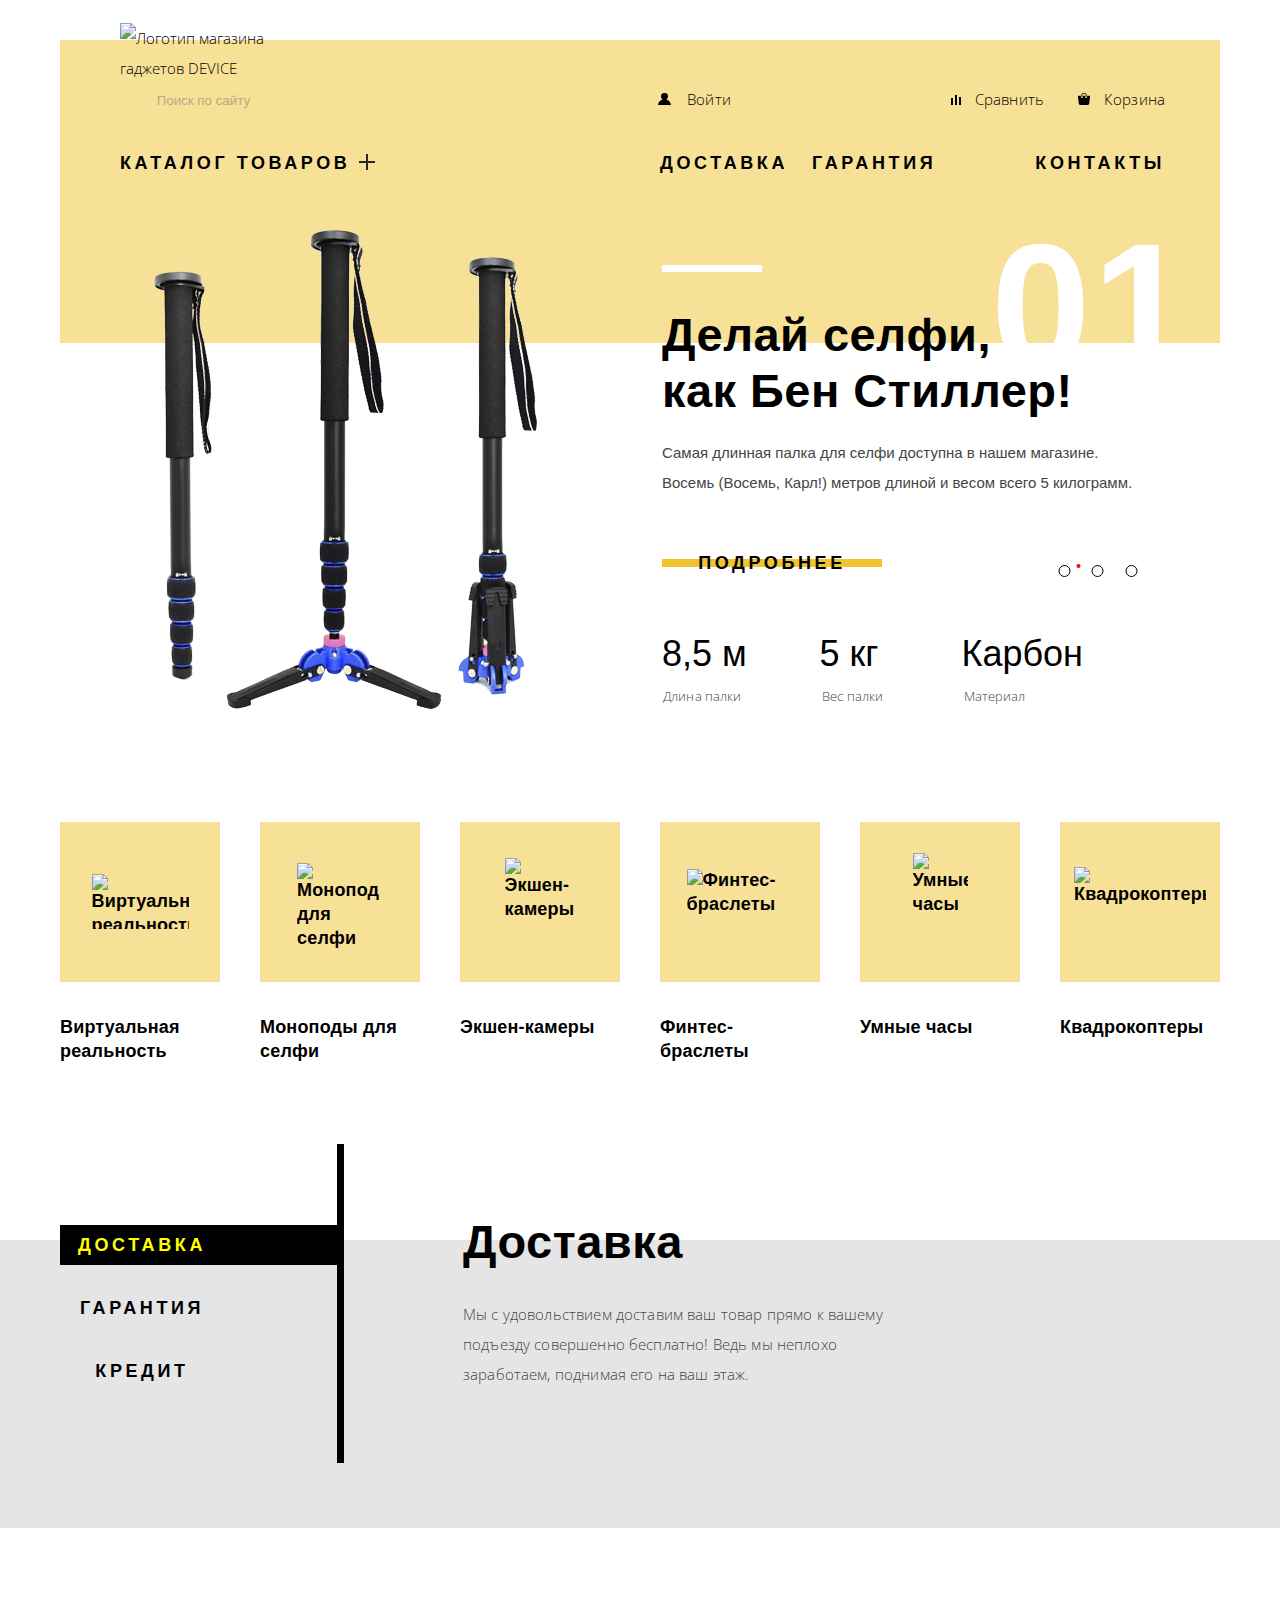
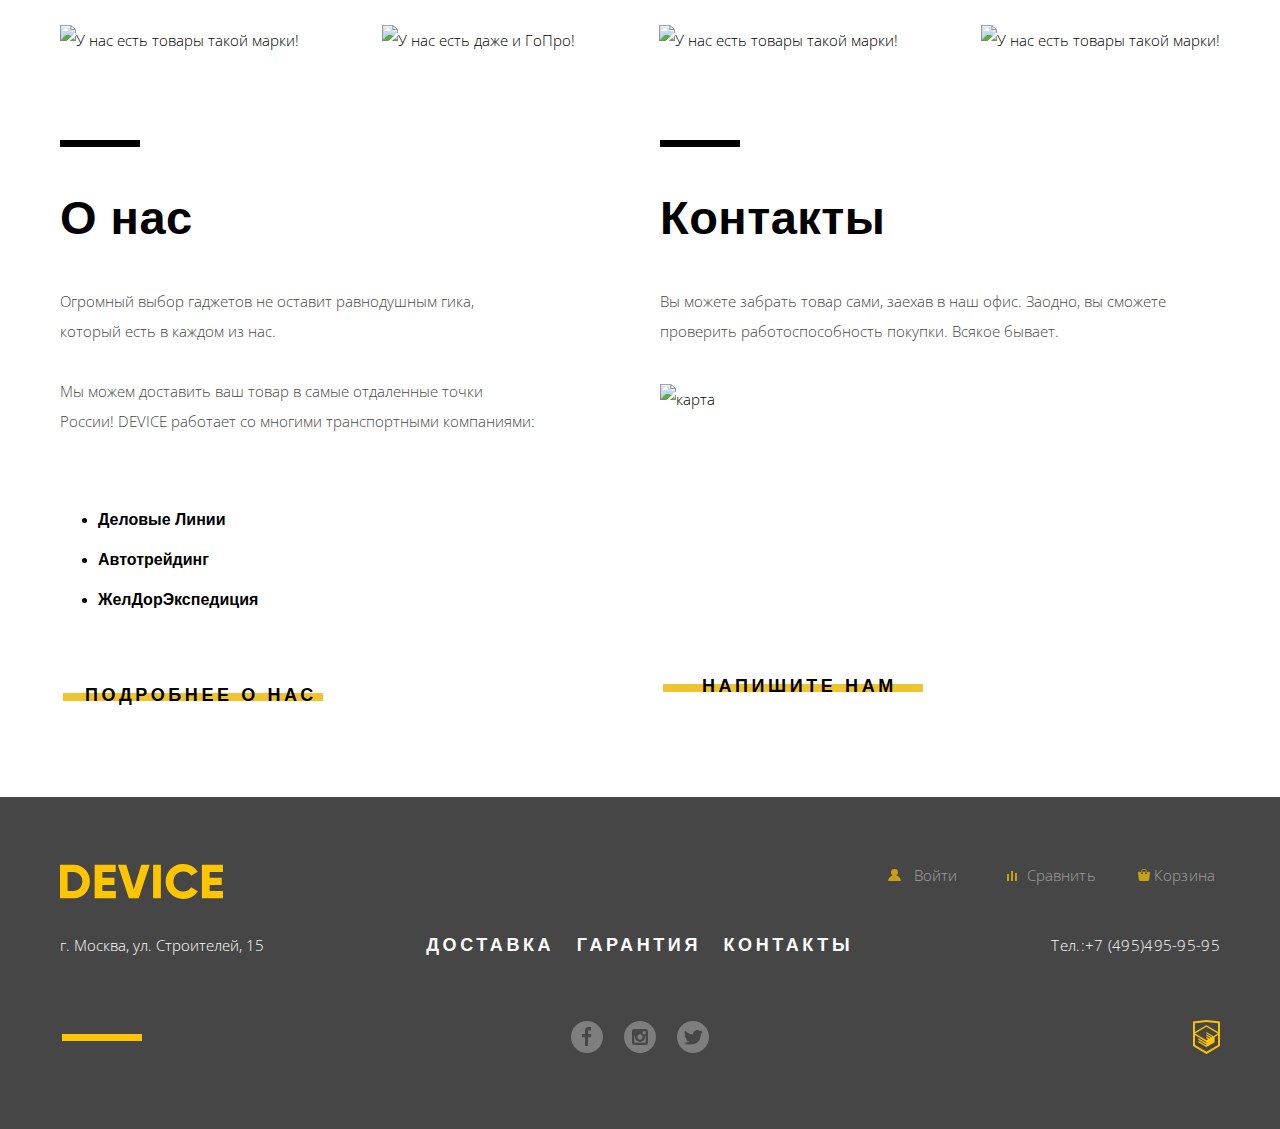
==== index.html @ 4cb3a592 "поправил закрывашку у карты" ====
<!DOCTYPE html>
<html lang="ru">

<head>
  <meta charset="utf-8">
  <title>HTML Academy: Девайс</title>
  <!--сделать нормалайз полностью-->
  <link href="https://fonts.googleapis.com/css?family=Open+Sans:300,400&display=swap&subset=cyrillic" rel="stylesheet">
  <link href="css/normalize.css" rel="stylesheet">
  <link rel="stylesheet" href="css/style.css">
</head>

<body>
  <header class="container">

    <a class="header-logo">
      <img class="header-device" src="img/device.png" alt="Логотип магазина гаджетов DEVICE" width="163" height="35">
    </a>

    <div class="header-top">

      <form class="header-search" action="https://echo.htmlacademy.ru" method="get">
        <input name="search" class="header-search-text" placeholder="Поиск по сайту" type="text">
        <button class="header-search-button" type="submit">Найти</button>
      </form>

      <ul class="header-navigation">
        <li class="header-login">
          <a href="#">
            <svg width="13" height="12" viewBox="0 0 13 12">
              <path
                d="M.032 12h12.937c-.163-2.643-2.074-4.837-4.671-5.543a3.47 3.47 0 0 0 1.687-2.972 3.485 3.485 0 0 0-6.97 0c0 1.264.68 2.361 1.688 2.972C2.106 7.163.194 9.357.032 12z" />
            </svg>

            <span class="login-name"></span>
          </a>
          <a href="#">
            <span class="login-name">Войти</span>
          </a>
        </li>
        <li class="header-contrast header-contrast-padding">
          <a href="#">
            <svg width="10" height="10" viewBox="0 0 10 10">
              <path d="M8 2h1.984v8H8zM0 3h1.984v7H0zM4 0h2v10H4z" /></svg>
            <span>Сравнить</span>
          </a>
        </li>

        <li class="header-basket">
          <a href="#">
            <svg width="12" height="12" viewBox="0 0 12 12">
              <path
                d="M11.864 3.017a.429.429 0 0 0-.327-.154H9.225V4.09c0 .563-.484 1.022-1.08 1.022-.594 0-1.078-.458-1.078-1.022V2.863H4.909V4.09c0 .563-.485 1.022-1.08 1.022-.595 0-1.078-.458-1.078-1.022V2.863H.438a.43.43 0 0 0-.327.154.472.472 0 0 0-.108.358l.776 7.134c.015.806.642 1.455 1.411 1.455h7.595c.77 0 1.396-.649 1.411-1.455l.776-7.134a.476.476 0 0 0-.108-.358z" />
              <path
                d="M3.829 4.499c.239 0 .433-.184.433-.409V1.84c0-.632.672-1.022 1.295-1.022h1.079c.655 0 1.078.401 1.078 1.022v2.25c0 .225.194.409.431.409.239 0 .433-.184.433-.409V1.84C8.577.773 7.761 0 6.636 0H5.557c-1.19 0-2.159.826-2.159 1.84v2.25c0 .225.194.409.431.409z" />
            </svg>
            <span>Корзина</span>
          </a>
        </li>
      </ul>

    </div>

    <div class="header-servis">
      <nav class="header-catalog">
        <ul class="header-catalog-list">
          <li class="header-item"> Каталог товаров
            <ul class="header-catalog-sub">
              <li><a href="#">Виртуальная реальность </a></li>
              <li><a href="catalog-monopod.html">Моноподы для селфи</a></li>
              <li><a href="#">Экшен-камеры</a></li>
              <li><a href="#"> Финтес-браслеты</a></li>
              <li><a href="#"> Умные часы </a></li>
              <li><a href="#"> Квадрокоптеры </a></li>
            </ul>
          </li>
        </ul>
      </nav>

      <ul class="header-servis-list">
        <li><a href="#">Доставка</a></li>
        <li class="header-delevery"><a href="#">Гарантия</a></li>
        <li><a href="#">Контакты</a></li>
      </ul>

    </div>

  </header>

  <main class="container">
    <h1 class="visually-hidden"> Магазин интернет-гаджетов DEVICE</h1>
    <section class="slider">
      <div class="slider-list">
        <h2 class="visually-hidden">Наши лучшие товары </h2>
        <input type="radio" id="control-first" name="slider-group" checked>
        <input type="radio" id="control-two" name="slider-group">
        <input type="radio" id="control-three" name="slider-group">

        <ul class="main-sliders-controls">
          <li class="slider-control-first slider-item">
            <label class="slider-1" for="control-first">1</label>
          </li>
          <li class="slider-control-two slider-item">
            <label class="slider-2" for="control-two">2</label>
          </li>
          <li class="slider-control-three slider-item">
            <label class="slider-3" for="control-three">3</label>
          </li>
        </ul>

        <ul class="main-sliders">
          <li class="slides-first slides">
            <h3 class="visually-hidden">Наш лучший монопод</h3>
            <p class="sliders-number">01</p>
            <div class="image-container">
              <img src="img/slider-1-png.png" class="slider-1png" alt="Монопод Бена Стиллера" width="384" height="486">
            </div>
            <div class="slides-text">
              <p class="slides-feature ">Делай селфи,<br>
                как Бен Стиллер!</p>
              <p class="feature-item feature-on"> Самая длинная палка для селфи доступна в нашем магазине.
                Восемь (Восемь, Карл!) метров длиной и весом всего 5 килограмм.
              </p>
              <a href="#" class="slides-detail">Подробнее</a>
              <table>
                <tr class="feature-tr">
                  <td>8,5 м</td>
                  <td>5 кг</td>
                  <td>Карбон</td>
                </tr>
                <tr class="feature-tr-bottom">
                  <td>Длина палки</td>
                  <td>Вес палки</td>
                  <td>Материал</td>
                </tr>
              </table>
            </div>
          </li>

          <li class="slides-two slides">
            <h3 class="visually-hidden">Наш лучший фитнес-браслет</h3>
            <p class="sliders-number">02</p>
            <div class="image-container">
              <img src="img/slider-2-png.png" class="slider-2png" width="345" height="485" alt="Супер фитнес браслет!!">
            </div>
            <div class="slides-text">
              <p class="slides-feature feature-tw">
                Худеем<br>
                правильно!</p>
              <p class="feature-item feature-tw">Мотивирующие фитнес-браслеты помогут найти в себе силы
                не пропускать занятия и соблюдать диету.</p>
              <a href="#" class="slides-detail">Подробнее</a>

              <table>
                <tr class="feature-tr">
                  <td>48 часов</td>
                </tr>
                <tr class="feature-tr-bottom">
                  <td>Без подзарядки</td>
                </tr>
              </table>
            </div>
          </li>

          <li class="slides-three slides">
            <h3 class="visually-hidden">Наш лучший квадрокоптер(он еще и стреляет!)</h3>
            <p class="sliders-number">03</p>
            <div class="image-container">
              <img src="img/slider-3-png.png  " class="slider-3" width="526" height="334"
                alt="Пуляющий квадрокоптер !!">
            </div>
            <div class="slides-text">
              <p class="slides-feature feature-thre">Порхает как бабочка, жалит как пчела</p>
              <p class="feature-item feature-thre">Этот обычный, на первый взгляд, квадрокоптер оснащен
                мощным лазером, замаскированным под стандартную камеру.
              </p>
              <a href="#" class="slides-detail">Подробнее</a>
              <table>
                <tr class="feature-tr">
                  <td>800 м</td>
                  <td>50 м</td>
                </tr>
                <tr class="feature-tr-bottom">
                  <td>Дальность полета</td>
                  <td>Радиус поражения</td>
                </tr>
              </table>
            </div>
          </li>
        </ul>
      </div>
    </section>

    <section class="popular-list">
      <div class="container">
        <h2 class="visually-hidden">Список товаров по категориям</h2>
        <ul class="popular-back">
          <li class="popular">
            <div class="popular-item">
              <a class="popular-icon" href="#">
                <img src="img/popular-1.svg" class="popular-img" alt="Виртуальная реальность" width="97" height="55">
              </a>
            </div>

            <a class="popular-a" href="#">Виртуальная реальность</a>

          </li>
          <li class="popular">
            <div class="popular-item">
              <a class="popular-icon icon-selfi" href="catalog-monopod.html">
                <img src="img/popular-2.svg" class="popular-img" alt="Монопод для селфи" width="86" height="117">
              </a>
            </div>

            <a class="popular-a" href="catalog-monopod.html"> Моноподы для селфи</a>

          </li>
          <li class="popular">
            <div class="popular-item">
              <a class="popular-icon" href="#">
                <img src="img/popular-3.svg" alt="Экшен-камеры" width="71" height="87">
              </a>
            </div>
            <a class="popular-a" href="#">Экшен-камеры</a>
          </li>
          <li class="popular">
            <div class="popular-item">
              <a href="#" class="popular-icon">
                <img src="img/popular-4.svg" alt="Финтес-браслеты" width="107" height="65"> </a>
            </div>
            <a class="popular-a" href="#">Финтес-браслеты</a>
          </li>

          <li class="popular">
            <div class="popular-item">
              <a class="popular-icon" href="#">
                <img src="img/popular-5.svg" alt="Умные часы" width="55" height="98">
              </a>
            </div>

            <a class="popular-a" href="#">Умные часы</a>

          </li>
          <li class="popular">
            <div class="popular-item">
              <a class="popular-icon" href="#">
                <img src="img/poppular-6.svg" alt="Квадрокоптеры" width="132" height="69">
              </a>
            </div>
            <a class="popular-a" href="#">Квадрокоптеры</a>
          </li>
        </ul>
      </div>
    </section>
  </main>

  <section class="service">
    <div class="container">
      <input type="radio" id="delivery" checked name="service-group">
      <input type="radio" id="garant" name="service-group">
      <input type="radio" id="contacts" name="service-group">
      <h2 class="visually-hidden">Услуги</h2>
      <div class="service-slider-controls">
        <ul class="controls-list">
          <li class="controls-item">
            <label class="delivery-label" for="delivery">Доставка</label>
          </li>
          <li class="controls-item">
            <label class="garant-label" for="garant">Гарантия</label>
          </li>
          <li class="controls-item">
            <label class="contacts-label" for="contacts">Кредит</label>
          </li>
        </ul>
      </div>

      <div class="service-slider-slides">
        <ul class="service-list">
          <li class="servise-item servise-delivery">
            <h2>Доставка</h2>
            <p class="delivery-text">Мы с удовольствием доставим ваш товар прямо к вашему
              подъезду совершенно бесплатно! Ведь мы неплохо
              заработаем, поднимая его на ваш этаж.
            </p>
          </li>
          <li class="servise-item servise-garant">
            <h2>Гарантия</h2>
            <p class="garant-text">Если из-за возгорания купленного у нас товара у вас сгорит
              дом — не переживайте, мы выдадим вам новый.<br>
              Товар, не дом, конечно же.</p>
          </li>
          <li class="servise-item servise-credit">
            <h2>Кредит</h2>
            <p class="credit-text">Залезть в долговую яму стало проще! Кредитные
              консультанты подберут для вас наиболее выгодные
              условия кредита. Выгодные для нашего банка, разумеется.
            </p>
          </li>
        </ul>
      </div>
    </div>
  </section>

  <section class="logotips">
    <h2 class="visually-hidden">Логотипы товаров</h2>
    <div class="container">

      <a class="logotip-1 logotip">
        <img src="img/logo-1.png" class="logo-bw" alt="У нас есть товары такой марки!" width="260" height="100">
        <img src="img/logo-1-jpg.png" class="logo-1jpg logo-color" alt="У нас есть товары такой марки!" width="260"
          height="100">
      </a>
      <a class="logotip-2 logotip">
        <img src="img/logo-2.png" alt="У нас есть даже и ГоПро!" width="260" height="100">
        <img src="img/logo-2-jpg.png" class="logo-2jpg logo-color" alt="У нас есть даже и ГоПро!" width="260"
          height="100">
      </a>
      <a class="logotip-3 logotip">
        <img src="img/logo-3.png" alt="У нас есть товары такой марки!" width="260" height="100">
        <img src="img/logo-3-jpg.png" class="logo-3jpg logo-color" alt="У нас есть товары такой марки!" width="260"
          height="100">

      </a>
      <a class="logotip-4 logotip">
        <img src="img/logo-4.png" class="logo-bw" width="260" height="100" alt="У нас есть товары такой марки!">
        <img src="img/logo-4-jpg.png" class="logo-4jpg logo-color" width="260" height="100"
          alt="У нас есть товары такой марки!">
      </a>
    </div>
  </section>

  <div class="container">
    <div class="index-columns">
      <section class="map">
        <div class="map-text">
          <h2>О нас</h2>

          <p class="map-row">Огромный выбор гаджетов не оставит
            равнодушным гика,
            который есть в каждом из нас.
          </p>
          <p class="delevery-text">
            Мы можем доставить ваш товар в самые отдаленные точки России! DEVICE работает со многими транспортными
            компаниями:
          </p>

          <ul class="map-delevery">
            <li>Деловые Линии</li>
            <li>Автотрейдинг</li>
            <li>ЖелДорЭкспедиция</li>
          </ul>
        </div>

        <a href="#" class="contacts-about contacts-about-us">
          Подробнее о нас
        </a>

      </section>
      <section class="about">
        <div class="about-text">
          <h2>Контакты</h2>
          <p class="text-column">
            Вы можете забрать товар сами, заехав в наш офис.
            Заодно, вы сможете проверить работоспособность покупки.
            Всякое бывает.
          </p>
          <div class="about-map">
            <a href="https://yandex.ru/maps/?um=constructor%3A66a842096b577af37d8c13de2e5053c4c467d14bfd5ffc179665cc005a4d2714&amp;source=constructorStatic"
              target="_blank">
              <img src="img/map-jpg.jpg" alt="карта" width="560" height="222">
            </a>
          </div>
        </div>

        <a href="#" class="contacts-about contacts-about-write">
          Напишите нам
        </a>

      </section>
    </div>
  </div>
  <footer class="main-footer">
    <div class="container">
      <div class="footer-top">
        <a class="footer-top-logo" href="#">
          <svg width="163" height="35" viewBox="0 0 163 35">
            <path
              d="M-.151.702v33.6h13.532a15.72 15.72 0 0 0 11.72-4.824 16.458 16.458 0 0 0 4.712-11.976 16.458 16.458 0 0 0-4.712-11.976A15.723 15.723 0 0 0 13.381.702H-.151zM7.582 26.91V8.091h5.8a8.646 8.646 0 0 1 6.5 2.568 9.407 9.407 0 0 1 2.489 6.84 9.406 9.406 0 0 1-2.489 6.84 8.642 8.642 0 0 1-6.5 2.568h-5.8zm34.8-5.952h12.082v-7.3H42.378V8.091h13.291V.702H34.645v33.6H55.91V26.91H42.378v-5.952zm36.343 13.344L89.744.702h-8.458l-7.491 24.72L66.304.702h-8.457l11.019 33.6h9.859zm14.4 0h7.733V.702h-7.733v33.6zm38.615-1.416a15.506 15.506 0 0 0 6.041-5.688l-6.67-3.84a7.482 7.482 0 0 1-3.165 3.024 9.87 9.87 0 0 1-4.664 1.1 9.595 9.595 0 0 1-7.177-2.736 9.909 9.909 0 0 1-2.682-7.248 9.909 9.909 0 0 1 2.682-7.248 9.595 9.595 0 0 1 7.177-2.736 9.897 9.897 0 0 1 4.639 1.08 7.592 7.592 0 0 1 3.19 3.048l6.67-3.84a15.873 15.873 0 0 0-6.09-5.688 17.42 17.42 0 0 0-8.409-2.088c-9.779-.272-17.797 7.691-17.591 17.472-.208 9.781 7.809 17.747 17.588 17.476a17.52 17.52 0 0 0 8.458-2.088zm17.881-11.928h12.082v-7.3h-12.085V8.091h13.29V.702h-21.023v33.6h21.265V26.91h-13.532v-5.952z" />
          </svg>
        </a>

        <ul class="footer-navi">
          <li class="footer-login">
            <a href="#">

              <svg width="13" height="12" viewBox="0 0 13 12">
                <path fill="#ffc600"
                  d="M.032 12h12.937c-.163-2.643-2.074-4.837-4.671-5.543a3.47 3.47 0 0 0 1.687-2.972 3.485 3.485 0 0 0-6.97 0c0 1.264.68 2.361 1.688 2.972C2.106 7.163.194 9.357.032 12z" />
              </svg>

              <span class="login-name">Войти</span>
            </a>
          </li>
          <li class="footer-contrast">
            <a href="#">
              <span>
                <svg width="10" height="10" viewBox="0 0 10 10">
                  <path fill="#ffc600" d="M8 2h1.984v8H8zM0 3h1.984v7H0zM4 0h2v10H4z" /></svg>
              </span>
              Сравнить
            </a>
          </li>
          <li class="footer-basket">
            <a href="#"><span>
                <svg width="12" height="12" viewBox="0 0 12 12">
                  <path
                    d="M11.864 3.017a.429.429 0 0 0-.327-.154H9.225V4.09c0 .563-.484 1.022-1.08 1.022-.594 0-1.078-.458-1.078-1.022V2.863H4.909V4.09c0 .563-.485 1.022-1.08 1.022-.595 0-1.078-.458-1.078-1.022V2.863H.438a.43.43 0 0 0-.327.154.472.472 0 0 0-.108.358l.776 7.134c.015.806.642 1.455 1.411 1.455h7.595c.77 0 1.396-.649 1.411-1.455l.776-7.134a.476.476 0 0 0-.108-.358z" />
                  <path
                    d="M3.829 4.499c.239 0 .433-.184.433-.409V1.84c0-.632.672-1.022 1.295-1.022h1.079c.655 0 1.078.401 1.078 1.022v2.25c0 .225.194.409.431.409.239 0 .433-.184.433-.409V1.84C8.577.773 7.761 0 6.636 0H5.557c-1.19 0-2.159.826-2.159 1.84v2.25c0 .225.194.409.431.409z" />
                </svg>
              </span>
              Корзина
            </a>
          </li>
        </ul>
      </div>
      <div class="footer-center">
        <address>г. Москва, ул. Строителей, 15</address>
        <ul class="footer-service">
          <li class="footer-delivery"><a href="#">Доставка</a></li>
          <li class="footer-garant"><a href="#">Гарантия</a> </li>
          <li class="footer-contact"><a href="#">Контакты</a></li>
        </ul>
        <p class="footer-telephone">
          <a href="tel:+74954959595">Тел.:+7 (495)495-95-95</a>
        </p>
      </div>
      <div class="footer-bottom">
        <!--тут должна быть Желтая линиия -->
        <ul class="footer-social">
          <li class="footer-social-fb">
            <a href="//facebook.com/" aria-label="Фейсбук">
              <svg width="32" height="32" viewBox="0 0 32 32">
                <path
                  d="M16 0C7.164 0 0 7.163 0 16s7.164 16 16 16c8.837 0 16-7.164 16-16S24.837 0 16 0zm4.062 9.455h-3.021v3.444h3.021v3.445h-3.021v8.61H14.02v-8.61H11v-3.445h3.021V9.455c0-1.902 1.353-3.445 3.021-3.445h3.021v3.445z" />
              </svg>
            </a>
          </li>
          <li><a href="#" class="footer-social-in" aria-label="Инстаграм">
              <svg width="32" height="32" viewBox="0 0 32 32">
                <g>
                  <path
                    d="M20.916 16a4.938 4.938 0 1 1-9.877 0c0-.394.051-.773.138-1.14h-.897v6.838h11.396V14.86h-.897c.086.367.137.746.137 1.14z" />
                  <path
                    d="M15.978 18.659c1.466 0 2.659-1.193 2.659-2.659s-1.193-2.659-2.659-2.659c-1.466 0-2.659 1.193-2.659 2.659s1.192 2.659 2.659 2.659zM18.637 10.302h3.039v3.039h-3.039z" />
                  <path
                    d="M16 0C7.164 0 0 7.164 0 16c0 8.837 7.164 16 16 16 8.837 0 16-7.163 16-16 0-8.836-7.163-16-16-16zm7.955 21.698a2.285 2.285 0 0 1-2.279 2.279H10.279A2.285 2.285 0 0 1 8 21.698V10.302a2.286 2.286 0 0 1 2.279-2.279h11.396a2.286 2.286 0 0 1 2.279 2.279v11.396z" />
                </g>
              </svg>
            </a>
          </li>
          <li><a href="#" class="footer-social-te" aria-label="Телеграм">
              <svg width="32" height="32" viewBox="0 0 32 32">
                <path
                  d="M16 0C7.164 0 0 7.164 0 16c0 8.837 7.164 16 16 16 8.837 0 16-7.163 16-16 0-8.836-7.163-16-16-16zm7.944 12.809c-.251 6.516-3.463 10.832-10.992 10.702h-.486c-.447 0-4.543-.443-5.344-1.823 2.479.19 4.247-.406 5.12-1.136-1.048-.289-2.923-.461-3.251-2.848.384.104.618.221 1.299.113-1.307-.824-2.758-1.519-2.679-3.643.311.317 1.164.518 1.46.457-.768-.233-2.149-3.244-.974-4.781 1.984 1.79 4.075 3.482 7.804 3.643.227-2.214 1.24-3.699 3.168-4.325 1.84-.479 3.255.26 3.901 1.138.737-.224 1.453-.466 2.193-.685-.004.833-.569 1.463-.935 1.709.747.165 1.423-.475 1.423-.475-.184.963-1.094 1.725-1.707 1.954z" />
              </svg>
            </a>
          </li>
        </ul>


        <a href="https://htmlacademy.ru/intensive/htmlcss" class="footer-htmlacademy" target="_blank">
          <svg width="26.943" height="34.09" viewBox="0 0 26.943 34.09">
            <path
              d="M13.62.017L13.472 0 0 1.412v24.661l13.473 8.017 13.43-7.99.042-.025V1.412L13.62.017zm11.399 12.11L13.495 5.334l-.001-.104-.087.05-.088-.056v.109L1.925 12.118V3.147l11.548-1.212L25.02 3.147v8.98zm-11.614-5.34L24.923 13.5l-4.479 2.64-7.093-4.221-.014 1.415 5.904 3.513-.86.507-5.03-2.992-.014 1.415 3.827 2.275-.782.523-3.031-1.787-.014 1.413 1.853 1.091-1.8 1.081-11.356-6.751 11.371-6.835zm-11.48 8.34l11.411 6.791.016 1.044-7.942-4.728-.015 1.416 7.979 4.795.018 1.076-7.973-4.74-.013 1.414 8.021 4.822.046.025 8.143-4.872-.011-5.177 3.415-2.036v10.021L13.472 31.85 1.925 24.979v-9.852z" />
          </svg>
        </a>

      </div>
    </div>
  </footer>
  <!-- секции для модальных окон 2штуки(popup)-->
  <section class="modal modal-write">
    <h2 class="visually-hidden">Напишите нам.</h2>

    <form class="feedback-form" action="https://echo.htmlacademy.ru" method="post">
      <div class="feedback-person">
        <p>
          <label class="fullname" for="person-name">Ваше имя:</label>
          <input type="text" name="fullname" id="person-name" placeholder="Имя Фамилия">
        </p>
        <p>
          <label class="email" for="person-mail">Ваш e-mail:</label>
          <input type="email" name="email" id="person-mail" placeholder="email@example.com">
        </p>
      </div>
      <div class="feedback-textarea">
        <label for="message">Текст письма:</label>
        <textarea name="message" id="message" placeholder="В свободной форме"></textarea>
      </div>
      <button type="submit" class="button modal-send">Отправить</button>
    </form>
    <button type="reset" name="button" class="modal-close">
      <span class="visually-hidden">Закрыть</span>
    </button>
  </section>

  <section class="modal modal-map">
    <h2 class="visually-hidden">Контакты полность</h2>
    <iframe
      src="https://yandex.ru/map-widget/v1/?um=constructor%3A66a842096b577af37d8c13de2e5053c4c467d14bfd5ffc179665cc005a4d2714&amp;source=constructor"
      width="960" height="559" frameborder="0">
    </iframe>
    <button type="reset" name="button" class="modal-close">
      <span class="visually-hidden">Закрыть</span>
    </button>
  </section>
  <script>
    var link = document.querySelector(".contacts-about-write");
    var popup = document.querySelector(".modal-write");
    var close = popup.querySelector(".modal-close");

    var linkMap = document.querySelector(".contacts-about-us");
    var mopup = document.querySelector(".modal-map");
    var mclose = mopup.querySelector(".modal-close");


    var form = popup.querySelector(".feedback-form");
    var login = popup.querySelector("[name=fullname]");
    var email = popup.querySelector("[name=email]");
    var message = popup.querySelector("[name=message]")

    var isStorageSupport = true;
    var storage = "";
    var mail = "";

    try {
      storage = localStorage.getItem("login");
      mail = localStorage.getItem("email");
    } catch (err) {
      isStorageSupport = false;
    }

    link.addEventListener("click", function (evt) {
      evt.preventDefault();
      popup.classList.add("modal-show");
      if (storage) {
        login.value = storage;
        message.focus();
      } else {
        login.focus(); //узнать что бы курсор тоже там был
      }
    });
    linkMap.addEventListener("click", function (evt) {
      evt.preventDefault();
      mopup.classList.add("modal-show");
    })

    close.addEventListener("click", function (evt) {
      evt.preventDefault();
      popup.classList.remove("modal-show");
      popup.classList.remove("modal-error");
    });

    mclose.addEventListener("click", function (evt) {
      evt.preventDefault();
      mopup.classList.remove("modal-show");
    })

    form.addEventListener("submit", function (evt) {
      if (!login.value || !email.value || !message.value) {
        evt.preventDefault();
        popup.classList.add("modal-error");
      } else {
        if (isStorageSupport) {
          localStorage.setItem("login", login.value, "email", email.value);
        }
      }
    });

    window.addEventListener("keydown", function (evt) {
      if (evt.keyCode === 27) {
        evt.preventDefault();
        if (popup.classList.contains("modal-show")) {
          popup.classList.remove("modal-show");
          popup.classList.remove("modal-error");
        }
      }
    });
    window.addEventListener("keydown",function(evt) {
      if(evt.keyCode===27){
        evt.preventDefault();
        if(mopup.classList.contains("modal-show")){
          mopup.classList.remove("modal-show");
        }
      }
    })

  </script>
</body>

</html>
---- css/style.css ----
@font-face {
  font-family: "Gilroy";
  src: url("../fonts/gilroyextrabold.woff2") format("woff2"),
    url("../fonts/gilroyextrabold.woff") format("woff");
  font-weight: 800;
  font-display: swap;
}

@font-face {
  font-family: "Gilroy";
  src: url("../fonts/gilroylight.woff2") format("woff2"),
    url("../fonts/gilroylight.woff") format("woff");
  font-weight: 300;
  font-display: swap;
}

*,
*::after,
*::before {
  -webkit-box-sizing: inherit;
          box-sizing: inherit;
}

html {
  -webkit-box-sizing: border-box;
          box-sizing: border-box;
}

body {
  margin: 0;
  padding: 0;
  font-family: 'Open Sans', "Arial", sans-serif;
  font-size: 15px;
  line-height: 30px;
  font-weight: 300;
  color: #000000;
  background-color: #ffffff;
}

a {
  text-decoration: none;
  /* всем сылкам черный цвет.
  так как белые только в подвале.
  там  и переопределим цвет*/
  color: #000000;
}

.button {
  border: none;
  position: relative;
  background-color: #ebebeb;
  text-transform: uppercase;
  font-family: "Gilroy", "Arial", sans-serif;
  font-size: 18px;
  font-weight: 800;
  line-height: 1.33;
  letter-spacing: 3.6px;
  text-align: center;
  color: #000000;
  /* немогу понять как сделать буквы */
  z-index: 2;
}

.button:hover {
  -webkit-transform: scale(1.5);
      -ms-transform: scale(1.5);
          transform: scale(1.5);
}

.button::before {
  content: "";
  position: absolute;
  width: 200px;
  height: 8px;
  bottom: 9px;
  right: -35px;
  background-color: rgb(240, 196, 46);
  z-index: -1;
}

header.container {
  width: 1160px;
  display: -webkit-box;
  display: -ms-flexbox;
  display: flex;
  -webkit-box-orient: vertical;
  -webkit-box-direction: normal;
      -ms-flex-direction: column;
          flex-direction: column;
  -webkit-box-align: start;
      -ms-flex-align: start;
          align-items: flex-start;
  margin-top: 40px;
  background-color: rgb(247, 225, 150);
  padding-left: 60px;
  padding-right: 55px;
  padding-bottom: 17px;
}

.header-logo {
  width: 163px;
  height: 35px;
  margin-top: -17px;
  margin-bottom: 25px;
}

.header-logo:hover .header-device {
  opacity: 0.7;
}

.header-logo:focus {
  opacity: 0.4;
}

.slider {

  background-image: -webkit-gradient(linear, left top, left bottom, color-stop(24%, rgb(247, 225, 150)), color-stop(0, white));

  background-image: -o-linear-gradient(rgb(247, 225, 150) 24%, white 0);

  background-image: linear-gradient(rgb(247, 225, 150) 24%, white 0);
}

.main-navigation {
  width: 1160px;

  display: -webkit-box;

  display: -ms-flexbox;

  display: flex;
  -webkit-box-orient: vertical;
  -webkit-box-direction: normal;
      -ms-flex-direction: column;
          flex-direction: column;
  -webkit-box-align: start;
      -ms-flex-align: start;
          align-items: flex-start;
  background-color: rgb(247, 225, 150);
  padding-left: 60px;
  padding-right: 55px;
  padding-bottom: 17px;
}

.visually-hidden {
  position: absolute;
  clip: rect(0 0 0 0);
  width: 1px;
  height: 1px;
  margin: -1px;
}

.header-search {}

.header-search-button {
  display: none;
}

.container {
  width: 1200px;
  margin: 0 auto;
  padding: 0 20px;
}



.header-navigation {
  display: -webkit-box;
  display: -ms-flexbox;
  display: flex;
  /* продумать с шириной. */
  width: 540px;
  margin-top: auto;
  padding-left: 33px;
  /*или 0 ?*/
  margin-left: auto;
  -webkit-box-pack: justify;
      -ms-flex-pack: justify;
          justify-content: space-between;
  /*почему не работает?7 */
}

.header-navigation svg {
  fill: black;
}

.header-login span {
  padding-right: 12px;
}

.header-basket {
  padding-right: 0;
}

.header-basket span {
  padding-right: 0;
}

.header-contrast svg,
.header-basket svg {
  margin-right: 10px;
}

.header-contrast span {
  padding-right: 0;
}

.login-clear {
  font-family: 'Open Sans', "Arial", sans-serif;
  font-size: 15px;
  font-weight: 300;
  font-style: normal;
  font-stretch: normal;
  line-height: 2;
  letter-spacing: 0.15px;
  text-align: left;
  color: rgba(0, 0, 0, 0.3);
}

header .login-clear {
  padding-right: 12px;
}

/* .header-login .login-name::before {
  content: "Валентин Петухов";
  width: 132px;
  color: black;
  margin-right: 0.8em;
} */

/* .header-login .login-clear::before {
  content: "";
  width: 132px;
  color: black;
  margin-right: 0.8em;
} */


.header-contrast-padding {
  padding-left: 174px;
}

.header-servis {
  display: -webkit-box;
  display: -ms-flexbox;
  display: flex;
  width: 100%;
  padding-top: 5px;
  padding-bottom: 15px;
  font-family: "Gilroy", "Arial", sans-serif;
  font-size: 18px;
  font-weight: 800;
  line-height: 1.33;
  letter-spacing: 3.6px;
  text-align: left;
  color: #000000;
}

.header-servis-list {
  display: -webkit-box;
  display: -ms-flexbox;
  display: flex;
  width: 545px;
  -webkit-box-pack: justify;
      -ms-flex-pack: justify;
          justify-content: space-between;
  text-transform: uppercase;
}

.header-delevery {
  padding-right: 75px;
}

.header-catalog {
  margin-right: auto;
}

.header-catalog-list {
  position: relative;
  padding-left: 0;
}

.header-item::after {
  content: "";
  width: 16px;
  height: 20px;
  display: inline-block;
  vertical-align: middle;
  margin-right: 0.1em;
  background-image: url("../img/plus.svg");
  background-repeat: no-repeat;
}

.header-item span {
  padding-left: 5px;
}

/* .header-catalog-list::after {
  content: "";
  position: absolute;
  width: 16px;
  height: 2px;
  top: 11px;
  right: -29px;
  transform: rotate(90deg);
  background-color: black;
}

.header-catalog-list::before {
  content: "";
  position: absolute;
  width: 16px;
  height: 2px;
  top: 12px;
  right: -28px;
  background-color: black;
} */

/* .header-catalog-list:hover .header-catalog-sub {
  display: flex;
} */

.header-catalog-sub {

  text-transform: none;
  font-family: "OpenSans", "Arial", sans-serif;
  font-size: 15px;
  font-weight: 300;

  line-height: 2.4;
  letter-spacing: 0.15px;
  text-align: left;
}

.header-catalog-sub li {}

.header-item {
  text-transform: uppercase;
}

.header-item:hover {
  color: rgb(99, 90, 60);
}

.header-search::before {
  content: "";
  width: 16px;
  height: 16px;
  display: inline-block;
  vertical-align: middle;
  margin-right: 0.1em;
  padding-top: 20px;
  background-image: url("../img/search.svg");
  background-repeat: no-repeat;

}

.header-search-text {
  padding-left: 11px;
  border: none;
  background-color: rgb(247, 225, 150);
  opacity: 0.5;
  color: rgba(0, 0, 0, 0.3);
}

.header-search input:hover {
  opacity: 0.6;
  color: rgba(0, 0, 0, 0.6);
}

.header-search input:focus {
  color: #000000;
  opacity: 1;
}

.header-top {
  display: -webkit-box;
  display: -ms-flexbox;
  display: flex;
  padding-left: 4px;
  -webkit-box-pack: justify;
      -ms-flex-pack: justify;
          justify-content: space-between;

  width: 100%;
  padding-top: 1px;
  font-family: 'Open Sans', "Arial", sans-serif;
  font-size: 15px;
  font-weight: 300;
  line-height: 2;
  letter-spacing: 0.15px;
  text-align: left;
  color: #000000;
}


.header-catalog-sub {
  display: none;
}

.header-navigation,
.header-catalog-list,
.header-catalog-sub,
.header-servis-list {
  list-style: none;
}

.header-navigation a:hover,
.header-catalog-list a:hover,
.header-catalog-sub a:hover,
.header-servis-list a:hover,
.footer-center-service a:hover {
  opacity: 0.6;
}

.header-navigation a:focus,
.header-catalog-list a:focus,
.header-catalog-sub a:focus,
.header-servis-list a:focus,
.footer-center-service a:focus {
  opacity: 0.3;
}

.image-container {
  width: 526px;
  height: 486px;
  display: -webkit-box;
  display: -ms-flexbox;
  display: flex;
  -webkit-box-pack: center;
      -ms-flex-pack: center;
          justify-content: center;
  -ms-flex-negative: 0;
      flex-shrink: 0;
}

.sliders-number {
  position: absolute;
  display: block;
  z-index: 1;
  right: 34px;
  bottom: 185px;
  width: 167px;
  height: 131px;

  font-family: "Gilroy", "Arial", sans-serif;
  font-size: 179px;
  font-weight: 800;
  line-height: 1;
  letter-spacing: 1.79px;
  text-align: right;
  color: white;
}

.slider-list {
  position: relative;
}

.main-sliders-controls {
  display: -webkit-box;
  display: -ms-flexbox;
  display: flex;

  list-style: none;
  -ms-flex-pack: distribute;
      justify-content: space-around;

  position: absolute;
  left: 88%;
  bottom: 135px;
  z-index: 100;

  width: 141px;
  height: 18px;

  /* text-align: center; */
  font-size: 0;
  -webkit-transform: translateX(-50%);
      -ms-transform: translateX(-50%);
          transform: translateX(-50%);
}

.slides {
  display: none;
}

.slides img {
  /* width: 40%; */
  margin-right: auto;
  margin-left: auto;
  margin-top: auto;
  margin-bottom: auto;

}

.slides .slider-3png {
  width: 526px;
  margin-right: 0;
}




.main-sliders-controls label {
  position: relative;

  display: inline-block;
  vertical-align: middle;
  width: 18px;
  height: 18px;
  padding: 8px;

  border-radius: 50%;
  cursor: pointer;
}

.main-sliders-controls label::after {
  content: "";
  position: absolute;
  top: 0;
  left: 0;
  width: 12px;
  height: 12px;
  border: 1px solid #000000;
  border-radius: 50%;

}

.slider input {
  display: none;
}

#control-first:checked~.main-sliders .slides-first {
  display: -webkit-box;
  display: -ms-flexbox;
  display: flex;
}

#control-two:checked~.main-sliders .slides-two {
  display: -webkit-box;
  display: -ms-flexbox;
  display: flex;
}

#control-three:checked~.main-sliders .slides-three {
  display: -webkit-box;
  display: -ms-flexbox;
  display: flex;
}

#control-first:checked~.main-sliders-controls .slider-control-first::before,
#control-two:checked~.main-sliders-controls .slider-control-two::before,
#control-three:checked~.main-sliders-controls .slider-control-three::before {
  content: "";
  position: absolute;
  left: 50%;
  top: 50%;
  z-index: 2;
  width: 4px;
  height: 4px;
  margin: -4px;
  background-color: inherit;
  border: 2px solid red;
  border-radius: 50%;
}


.main-sliders {
  display: -webkit-box;
  display: -ms-flexbox;
  display: flex;
  list-style: none;
  margin: 0;
  padding-left: 22px;
}

.main-sliders li {
  position: relative;
}

.controls-list input {
  -webkit-appearance: none;
     -moz-appearance: none;
          appearance: none;
  opacity: 0;
}

.slides-text {
  width: 100%;
  position: relative;
  padding-top: 34px;
  padding-left: 54px;
  margin: 0;
}

.slides-text ::before {
  content: "";
  position: absolute;
  width: 100px;
  height: 7px;
  top: 39px;
  left: 54px;
  background-color: white;
}

.slides-text table {
  display: -webkit-box;
  display: -ms-flexbox;
  display: flex;
  -webkit-box-pack: start;
      -ms-flex-pack: start;
          justify-content: flex-start;
  width: 530px;
  padding-top: 51px;
  margin: 0;
  padding-left: 0;
}

.slides-feature {
  width: 502px;
  margin-bottom: 19px;
  font-family: "Gilroy", "Arial", sans-serif;
  font-size: 47px;
  font-weight: 800;
  line-height: 1.19;
  letter-spacing: 0.47px;
  text-align: left;
  color: #000000;
}

.feature-item {
  width: 479px;
  padding-bottom: 35px;

  font-family: "Gilroy", "Arial", sans-serif;
  font-size: 15px;
  font-weight: 300;
  line-height: 2;
  text-align: left;
  color: #464646;
}

.feature-three {
  width: 520px;
  margin-bottom: 0;
  margin-top: 0;
  padding: 0;
  padding-bottom: 34px;
}

.feature-tr {
  display: -webkit-box;
  display: -ms-flexbox;
  display: flex;
  width: 437px;
}

.feature-tr td {
  display: -webkit-box;
  display: -ms-flexbox;
  display: flex;
  width: 100%;
  /* justify-content: space-between; */
  font-family: "Gilroy", "Arial", sans-serif;
  font-size: 36px;
  font-weight: 300;
  line-height: 1.33;
  /* letter-spacing: 0.36px; */
  text-align: left;
  color: #000000;
}

.feature-tr td:first-child {
  padding-right: 28px;
  padding-left: 0;
}

.feature-tr td:nth-child(2) {
  padding-right: 6px;
}

.feature-tr-bottom {
  display: -webkit-box;
  display: -ms-flexbox;
  display: flex;
  width: 442px;
}

.feature-tr-bottom td {
  display: -webkit-box;
  display: -ms-flexbox;
  display: flex;
  -webkit-box-pack: justify;
      -ms-flex-pack: justify;
          justify-content: space-between;
  width: 100%;
  padding-top: 7px;
  font-family: 'Open Sans', "Arial", sans-serif;
  font-size: 13px;
  font-weight: 300;
  line-height: 1.54;
  letter-spacing: 0.13px;
  text-align: left;
  color: #464646;
}

.feature-tr-bottom td:first-child {
  padding-right: 27px;
}

.slides-detail {
  position: relative;
  display: block;
  width: 220px;
  z-index: 1;
  font-family: "Gilroy", "Arial", sans-serif;
  font-size: 18px;
  font-weight: 800;
  /* line-height: 1.33; */
  letter-spacing: 3.6px;
  text-align: center;
  color: #000000;
  text-transform: uppercase;
}

.slides-detail::after {
  content: "";
  position: absolute;
  width: 220px;
  height: 8px;
  bottom: 11px;
  left: 0px;
  background-color: rgb(240, 196, 46);
  z-index: -1;
}

.popular-list {
  display: -webkit-box;
  display: -ms-flexbox;
  display: flex;
  margin-top: 95px;
}

.popular-list .container {
  padding: 0;
}

.popular-back {
  display: -webkit-box;
  display: -ms-flexbox;
  display: flex;
  -webkit-box-pack: justify;
      -ms-flex-pack: justify;
          justify-content: space-between;
  list-style: none;
  padding: 0;
  margin-bottom: 98px;
}


.popular .icon-selfi {
  -webkit-box-align: end;
      -ms-flex-align: end;
          align-items: end;
  padding-bottom: 2px;
}

.popular-item {
  width: 160px;
  min-height: 160px;
  display: -webkit-box;
  display: -ms-flexbox;
  display: flex;
  -webkit-box-pack: center;
      -ms-flex-pack: center;
          justify-content: center;
  background-color: rgb(247, 225, 150);
}

.popular:hover .popular-item {
  background-color: rgb(240, 196, 46);
}

.popular-icon:focus .popular-img,
.popular:focus .popular-item p {
  opacity: 0.5;
}

.popular {
  width: 160px;
}

.popular a {
  display: -webkit-box;
  display: -ms-flexbox;
  display: flex;
  -webkit-box-pack: center;
      -ms-flex-pack: center;
          justify-content: center;
  -webkit-box-align: center;
      -ms-flex-align: center;
          align-items: center;
  min-height: 160px;
  font-family: "Gilroy", "Arial", sans-serif;
  font-size: 18px;
  font-weight: 800;
  line-height: 1.33;
  letter-spacing: 0.18px;
  text-align: left;
  color: #000000;
}

.popular .popular-a {
  -webkit-box-align: baseline;
      -ms-flex-align: baseline;
          align-items: baseline;
  padding-top: 34px;
  -webkit-box-pack: start;
      -ms-flex-pack: start;
          justify-content: flex-start;
}

.popular-monopod {
  padding: 0;
  padding-top: 20%;
}

.service {
  display: -webkit-box;
  display: -ms-flexbox;
  display: flex;
  width: 100%;
  min-height: 320px;
  margin-bottom: 65px;
  background-image: -webkit-gradient(linear, left top, left bottom, color-stop(90%, #e5e5e5), color-stop(10%, white));
  background-image: -o-linear-gradient(#e5e5e5 90%, white 10%);
  background-image: linear-gradient(#e5e5e5 90%, white 10%);

}

.service .container {
  display: -webkit-box;
  display: -ms-flexbox;
  display: flex;
}

.service-slider-slides {
  width: 800px;
  padding-left: 86px;
}

.service-slider-controls {
  position: relative;
}

.service-slider-controls::after {
  content: "";
  position: absolute;
  top: 60px;
  left: 121px;
  width: 319px;
  height: 7px;
  -webkit-transform: rotate(90deg);
      -ms-transform: rotate(90deg);
          transform: rotate(90deg);
  background-color: black;
}

.controls-list {
  display: -webkit-box;
  display: -ms-flexbox;
  display: flex;
  -webkit-box-orient: vertical;
  -webkit-box-direction: normal;
      -ms-flex-direction: column;
          flex-direction: column;
  -webkit-box-pack: justify;
      -ms-flex-pack: justify;
          justify-content: space-between;
  width: 277px;
  margin-top: -15px;
  padding: 0;
  font-family: "Gilroy", "Arial", sans-serif;
  font-size: 18px;
  font-weight: 800;
  letter-spacing: 3.6px;
  text-align: center;
  color: #000000;
}

.service-list,
.controls-list {
  list-style: none;
}

.controls-item {
  position: relative;
  min-height: 40px;
  text-transform: uppercase;
  font-family: "Gilroy", "Arial", sans-serif;
  font-size: 18px;
  font-weight: 800;
  letter-spacing: 3.6px;
  text-align: center;
  color: black;
}

.controls-item:first-child,
.controls-item:nth-child(2) {
  margin-bottom: 23px;
}

.controls-item:before {
  content: "";
  position: absolute;
  width: 160px;
  height: 8px;
  top: 11px;
  right: 117px;
  z-index: -1;
  background-color: rgb(240, 196, 46);
}

.controls-item label {
  display: -webkit-box;
  display: -ms-flexbox;
  display: flex;
  width: 278px;
  -webkit-box-align: center;
      -ms-flex-align: center;
          align-items: center;
  -webkit-box-pack: center;
      -ms-flex-pack: center;
          justify-content: center;
  padding-right: 114px;
  min-height: 40px;
}

.service input {
  display: none;
}

.servise-item {
  display: none;
  width: 690px;
  min-height: 200px;
}

.servise-delivery {
  background-image: url("../img/delivery.svg");
  background-repeat: no-repeat;
  background-position-x: 100%;
  background-position-y: 13px;
}

.servise-garant {
  background-image: url("../img/warranty.svg");
  background-repeat: no-repeat;
  background-position-x: 100%;
  background-position-y: 13px;
}

.servise-credit {
  background-image: url("../img/credit.svg");
  background-repeat: no-repeat;
  background-position-x: 100%;
  background-position-y: 13px;
}

#delivery:checked~.service-slider-slides  .servise-delivery {
  display: block;
}

#garant:checked~.service-slider-slides .servise-garant {
  display: block;
}

#contacts:checked~.service-slider-slides .servise-credit {
  display: block;
}

#delivery:checked~.service-slider-controls .delivery-label {
  background-color: black;
  color: yellow;
  z-index: 1;
}

#garant:checked~.service-slider-controls .garant-label {
  background-color: black;
  color: yellow;
  z-index: -1;
}

#contacts:checked~.service-slider-controls .contacts-label {
  background-color: black;
  color: yellow;
  z-index: 2;
}



.servise-item h2 {
  margin-top: -43px;
  margin-bottom: 26px;
  font-family: "Gilroy", "Arial", sans-serif;
  font-size: 47px;
  font-weight: 800;
  line-height: 1.29;
  letter-spacing: 0.47px;
  text-align: left;
  color: #000000;
}

.servise-item p {
  font-family: 'Open Sans', "Arial", sans-serif;
  font-size: 15px;
  font-weight: 300;
  line-height: 2;
  letter-spacing: 0.15px;
  text-align: left;
  color: #464646;
}

.delivery-text {
  width: 426px;
  min-height: 75px;
}

.garant-text {
  width: 436px;
  min-height: 75px;
}

.credit-text {
  width: 425px;
  min-height: 75px;
}

.logotips {
  margin-bottom: 100px;
}

.logotips .container {
  display: -webkit-box;
  display: -ms-flexbox;
  display: flex;
  -webkit-box-pack: justify;
      -ms-flex-pack: justify;
          justify-content: space-between;
}

.logotip {
  position: relative;
}

.logo-bw {
  position: relative;
}

.logo-color {
  position: absolute;
  top: 45%;
  left: 50%;
  -webkit-transform: translate(-50%, -50%);
      -ms-transform: translate(-50%, -50%);
          transform: translate(-50%, -50%);
  -webkit-transition: opacity 0.5s;
  -o-transition: opacity 0.5s;
  transition: opacity 0.5s;
}

/* TODO:
перенсти фокус с ли на а - немогу это сделать
1. как делать каталог товаров ?
2. бутоны на карточках товара - как убрать задний фон ? и остальное
3.Третий слайд не могу сделать.
4. как сделать иконку для нового товара ?? текст не могу поставить по середине
5. не могу сделать фокус и ховер на кнопки
*/

.logo-color {
  opacity: 0;
}

.logo-bw {
  opacity: 1;
}

.logotip:hover .logo-color {
  opacity: 1;
}

.logotip:hover .logo-bw {
  opacity: 0;
}

.index-columns {
  display: -webkit-box;
  display: -ms-flexbox;
  display: flex;
  -webkit-box-pack: justify;
      -ms-flex-pack: justify;
          justify-content: space-between;
  margin-bottom: 87px;
}

.map {
  position: relative;
  width: 462px;
  /* margin-right: 139px; */
}

.map::before,
.about::before {
  content: "";
  position: absolute;
  top: -15px;
  width: 80px;
  height: 7px;
  background-color: black;
}

.map-text {
  width: 475px;
}

.map-row {
  padding-bottom: 15px;
}

.text-column {
  padding-bottom: 23px;
}

.map-delevery {
  padding-top: 28px;
  padding-left: 38px;
  font-family: "Gilroy", "Arial", sans-serif;
  font-size: 16px;
  font-weight: 800;
  line-height: 2.5;
  /* letter-spacing: 0.5px; */
  text-align: left;
  color: #000000;
}

.about {
  position: relative;
  width: 560px;
  min-height: 46px;

}

.about-text {
  width: 560px;
  padding-bottom: 5px;
}

.about-map,
.map-text {
  margin-bottom: 60px;
}

.about-map {
  width: 560px;
  min-height: 222px;
}

.map h2,
.about h2 {
  padding-bottom: 5px;
  font-family: "Gilroy", "Arial", sans-serif;
  font-size: 47px;
  font-weight: 800;
  line-height: 1.02;
  letter-spacing: 0.47px;
  text-align: left;
  color: #000000;
}

.delevery-text {
  padding-bottom: 20px;
}

.map p,
.about p {
  font-family: 'Open Sans', "Arial", sans-serif;
  font-size: 15px;
  font-weight: 300;
  line-height: 2;
  text-align: left;
  color: #464646;
}

section .contacts-about {
  position: relative;
  width: 260px;
  margin-left: 25px;
  font-family: "Gilroy", "Arial", sans-serif;
  font-size: 18px;
  font-weight: 800;
  line-height: 1.33;
  letter-spacing: 3.6px;
  text-align: center;
  color: #000000;
  text-transform: uppercase;
  z-index: 1;
  /* как сделать текст чтобы проступал ,,?? */
}

.contacts-about::after {
  content: "";
  position: absolute;
  top: 8px;
  left: -22px;
  width: 260px;
  height: 8px;
  background-color: rgb(240, 196, 46);
  z-index: -1;
}

.contacts-about-write {
  padding-left: 17px;
}

.main-footer {
  width: 100%;
  margin-left: auto;
  margin-right: auto;
  padding-top: 45px;
  padding-bottom: 66px;
  background-color: #464646;
}

.main-footer .container {
  display: -webkit-box;
  display: -ms-flexbox;
  display: flex;
  -webkit-box-orient: vertical;
  -webkit-box-direction: normal;
      -ms-flex-direction: column;
          flex-direction: column;
  -webkit-box-pack: center;
      -ms-flex-pack: center;
          justify-content: center;
}

.footer-navi {
  display: -webkit-box;
  display: -ms-flexbox;
  display: flex;
  margin-left: auto;
  width: 100%;
  -webkit-box-pack: justify;
      -ms-flex-pack: justify;
          justify-content: space-between;
}

.name {
  font-family: 'OpenSans', "Arial", sans-serif;
  font-size: 15px;
  font-weight: 300;
  font-style: normal;
  font-stretch: normal;
  line-height: 2;
  letter-spacing: 0.15px;
  text-align: left;
  color: rgba(255, 255, 255, 0.3);
}

.footer-top-logo {
  fill: rgb(255, 197, 0);
  margin-right: auto;
  margin-top: auto;
}

.footer-top-logo:hover {
  fill: rgb(181, 146, 28);
}

.footer-top-logo:focus {
  fill: rgb(125, 108, 48);
}

.footer-service {
  display: -webkit-box;
  display: -ms-flexbox;
  display: flex;
  width: 463px;
  -webkit-box-pack: justify;
      -ms-flex-pack: justify;
          justify-content: space-between;
  margin: auto;
  padding: 0;
  padding-right: 36px;
}

.footer-social {
  display: -webkit-box;
  display: -ms-flexbox;
  display: flex;
  width: 165px;
  -webkit-box-pack: justify;
      -ms-flex-pack: justify;
          justify-content: space-between;
  margin: auto;
  padding: 0;
  opacity: 0.3;
  padding-left: 27px;
}

.footer-social a {
  fill: #fff;
}

.footer-social a:hover {
  fill: rgb(181, 181, 181);
}

.footer-social a:focus {
  fill: rgb(88, 88, 88);
}

.footer-telephone {
  letter-spacing: 0.3px;
}

.footer-top {
  display: -webkit-box;
  display: -ms-flexbox;
  display: flex;
  width: 100%;
  margin: 0;
  padding-bottom: 7px;
}

.footer-center {
  display: -webkit-box;
  display: -ms-flexbox;
  display: flex;
  margin-bottom: 45px;
  -webkit-box-align: center;
      -ms-flex-align: center;
          align-items: center;
}

.footer-bottom {
  display: -webkit-box;
  display: -ms-flexbox;
  display: flex;
  position: relative;
  -webkit-box-align: center;
      -ms-flex-align: center;
          align-items: center;
  width: auto;
}

.footer-bottom::before {
  content: "";
  position: absolute;
  width: 80px;
  height: 7px;
  top: 14px;
  left: 2px;
  background-color: rgb(255, 197, 0);

}

.footer-htmlacademy {
  fill: rgb(255, 197, 0);
}

.footer-htmlacademy:hover {
  fill: rgb(181, 146, 28);
}

.footer-htmlacademy:focus {
  fill: rgb(125, 108, 48);
}

.footer-navi span {
  fill: #ffc600;
}

.footer-navi a {
  opacity: 0.7;
  font-family: 'Open Sans', "Arial", sans-serif;
  font-size: 15px;
  font-weight: 300;
  font-style: normal;
  font-stretch: normal;
  line-height: 2.4;
  letter-spacing: 0.15px;
  text-align: left;
  color: rgba(255, 255, 255, 0.7);
}

.footer-navi a:hover {
  color: #ffffff;
}

.footer-navi a:focus {
  color: rgb(91, 91, 91);
}

.footer-login {
  margin-left: auto;
  padding-right: 42px;
}

.footer-login .login-clear {
  color: rgba(255, 255, 255, 0.3);
}

.footer-login .login-clear:hover {
  color: white;
}

.footer-login svg {
  margin-right: 9px;
}

.footer-login span {
  padding-right: 8px;

}

.footer-contrast {
  padding-right: 42px;
}

.footer-contrast svg {
  margin-right: 5px;
}

.footer-basket {
  margin-right: 5px;
}

.footer-center address,
.footer-telephone a {
  font-style: normal;
  font-family: 'Open Sans', "Arial", sans-serif;
  font-size: 15px;
  font-weight: 300;
  line-height: 2;
  text-align: left;
  color: white;
}

.footer-service,
.footer-social,
.footer-navi {
  list-style: none;
}

.footer-service a:hover {
  color: rgb(166, 166, 166)
}

.footer-service a:focus {
  color: rgb(125, 125, 125)
}

.footer-service a {
  text-transform: uppercase;
  font-family: "Gilroy", "Arial", sans-serif;
  font-size: 18px;
  font-weight: 800;
  line-height: 1.33;
  letter-spacing: 3.6px;
  text-align: left;
  color: white;
}


.modal-map {
  display: none;
  top: 5%;
  left: 50%;
  margin-left: -480px;
  width: 960px;
  -webkit-box-shadow: 0px 10px 20px 0 rgba(4, 6, 6, 0.2);
          box-shadow: 0px 10px 20px 0 rgba(4, 6, 6, 0.2);
  z-index: 1;
}

.modal-write {
  display: none;
  width: 960px;
  top: 10%;
  left: 50%;
  margin-left: -480px;
  padding: 75px 98px 100px 92px;
  -webkit-box-shadow: 0px 10px 20px 0 rgba(4, 6, 6, 0.2);
          box-shadow: 0px 10px 20px 0 rgba(4, 6, 6, 0.2);
}

.modal-show {
  display: block;
  -webkit-animation: bounce 0.6s;
          animation: bounce 0.6s;
}
.modal-error{
  -webkit-animation: shake 0.6s;
          animation: shake 0.6s;
}

.modal-send {
  margin-top: 55px;
  background-color: white;
}

.modal-close {
  position: absolute;
  top: 22px;
  right: 22px;
  width: 55px;
  height: 55px;
  background-image: url("../img/modal-close.svg");
  background-color: white;
  border: none;
  cursor: pointer;
}

/* .modal-close::before,
.modal-close::after {
  content: "";
  position: absolute;
  top: 6px;
  right: -18px;
  width: 52px;
  height: 3px;
  background-color: white;
}

.modal-close::before {
  transform: rotate(45deg);
}

.modal-close::after {
  transform: rotate(-45deg);
} */

.modal {
  position: fixed;
  color: black;
  background-color: white;
  z-index: 1;
}

.feedback-form label {
  font-family: "Gilroy", "Arial", sans-serif;
  font-size: 18px;
  font-weight: 800;

  line-height: 1.33;
  text-align: left;
  color: #000000;
}

.feedback-form input {
  width: 360px;
  min-height: 50px;
  display: -webkit-box;
  display: -ms-flexbox;
  display: flex;
  padding-left: 20px;
  font-family: "OpenSans", "Arial", sans-serif;
  font-size: 14px;

  line-height: 1.29;
  text-align: left;
  color: rgba(70, 70, 70, 0.4);
  background-color: rgba(70, 70, 70, 0.2);
}

.feedback-form input:focus {
  background-color: #ffffff;
  color: #464646;
}

.feedback-textarea input:invalid {
  background-color: rgb(245, 217, 217);
  /* почему не закрашиват ?? */
}

.feedback-person {
  display: -webkit-box;
  display: -ms-flexbox;
  display: flex;
  -webkit-box-pack: justify;
      -ms-flex-pack: justify;
          justify-content: space-between;
}

.feedback-textarea {
  margin-top: 20px;

}

.feedback-textarea textarea {
  width: 100%;
  min-height: 156px;
  padding: 20px;

  font-family: "OpenSans", "Arial", sans-serif;
  font-size: 14px;
  line-height: 1.29;
  text-align: left;
  color: rgba(70, 70, 70, 0.4);
  background-color: rgba(70, 70, 70, 0.2);
}

.feedback-textarea textarea:focus {
  background-color: #ffffff;
  color: #464646;
}

main h1 {
  padding-left: 201px;
  font-family: "Gilroy", "Arial", sans-serif;
  font-size: 47px;
  font-weight: 800;
  line-height: 1.02;
  letter-spacing: 0.47px;
  text-align: left;
  color: #000000;
}

.container .monopod-title {
  padding-left: 62px;
  padding-top: 5px;
  margin-bottom: 20px;
}

.breadcrumbs {
  display: -webkit-box;
  display: -ms-flexbox;
  display: flex;
  list-style: none;
  margin-bottom: 45px;
  margin-left: 5px;
}

.breadcrumbs li:nth-child(1)::after,
.breadcrumbs li:nth-child(2)::after {
  content: " ";
  width: 4px;
  min-height: 10px;
  margin-left: 16px;
  display: inline-block;
  vertical-align: middle;
  background-repeat: no-repeat;
  background-image: url("../img/nav-arrow.svg");
}

.breadcrumbs a {
  padding-left: 16px;
  /*стрелочки нарисовать*/
  font-family: 'Open Sans', "Arial", sans-serif;
  font-size: 14px;
  font-weight: 300;
  line-height: 1.71;
  letter-spacing: 0.14px;
  text-align: left;
  color: rgba(0, 0, 0, 0.3);
}

.breadcrumbs a:hover {
  color: rgb(132, 132, 132);
}

.breadcrumbs a:focus {
  color: rgb(239, 239, 239);
}

.filters {
  width: 100%;
  display: -webkit-box;
  display: -ms-flexbox;
  display: flex;
  margin-left: auto;
  margin-right: auto;
  min-height: 71px;
  -webkit-box-align: center;
      -ms-flex-align: center;
          align-items: center;
  background-color: #ebebeb;
  background-image: -webkit-gradient(linear, left top, right top, color-stop(28%, #d9d9d9), color-stop(25%, transparent));
  background-image: -o-linear-gradient(left, #d9d9d9 28%, transparent 25%);
  background-image: linear-gradient(90deg, #d9d9d9 28%, transparent 25%);
  /*,linear-gradient(-90deg, white 1%, transparent 0%); */
}

.filters .container {
  display: -webkit-box;
  display: -ms-flexbox;
  display: flex;
}

.filters h2 {
  display: -webkit-box;
  display: -ms-flexbox;
  display: flex;
  -webkit-box-align: center;
      -ms-flex-align: center;
          align-items: center;
  text-transform: uppercase;
  font-family: "Gilroy", "Arial", sans-serif;
  font-size: 16px;
  font-weight: 800;
  line-height: 1.5;
  letter-spacing: 3.5px;
  text-align: left;
  color: black;
}

.sorting {
  width: 325px;
  margin-left: 11px;
  display: -webkit-box;
  display: -ms-flexbox;
  display: flex;
  -webkit-box-align: center;
      -ms-flex-align: center;
          align-items: center;
  -webkit-box-pack: justify;
      -ms-flex-pack: justify;
          justify-content: space-between;
  list-style: none;
  font-family: 'Open Sans', "Arial", sans-serif;
  font-size: 14px;
  font-weight: normal;
  font-style: normal;
  font-stretch: normal;
  line-height: 1.29;
  letter-spacing: normal;
  text-align: left;
  color: rgba(164, 164, 164, 0.6);
}

.sorting li {
  display: -webkit-box;
  display: -ms-flexbox;
  display: flex;
  -webkit-box-pack: justify;
      -ms-flex-pack: justify;
          justify-content: space-between;
}

.sorting a {
  color: rgba(164, 164, 164, 0.6);
}

.sorting-current a {
  color: black;
  opacity: 1;
}

.sorting a:hover {
  color: rgb(102, 102, 102);
}

.sorting a:focus {
  color: rgb(34, 34, 34);
}

.wrapper {
  display: -webkit-box;
  display: -ms-flexbox;
  display: flex;
  width: 327px;
  min-height: 71px;
  -webkit-box-align: center;
      -ms-flex-align: center;
          align-items: center;

  background-color: #d9d9d9;
  padding-left: 62px;

  /* flex-shrink: 0; */
  /* margin-left: -140px; */
}

.wrapper-left {
  width: 833px;
  display: -webkit-box;
  display: -ms-flexbox;
  display: flex;
  -ms-flex-negative: 0;
      flex-shrink: 0;
  padding-left: 78px;
  margin-left: auto;
}

.arrow-list {
  display: -webkit-box;
  display: -ms-flexbox;
  display: flex;
  -webkit-box-align: center;
      -ms-flex-align: center;
          align-items: center;
  width: 60px;
  -webkit-box-pack: center;
      -ms-flex-pack: center;
          justify-content: center;
  margin-right: auto;
  margin-left: 139px;
}

.sorting-arrow {
  display: -webkit-box;
  display: -ms-flexbox;
  display: flex;
  width: 78px;
  -webkit-box-align: center;
      -ms-flex-align: center;
          align-items: center;
  -webkit-box-pack: justify;
      -ms-flex-pack: justify;
          justify-content: space-between;
  list-style: none;
  margin-left: auto;
}

.sorting-arrow li {
  display: -webkit-box;
  display: -ms-flexbox;
  display: flex;
  -webkit-box-pack: justify;
      -ms-flex-pack: justify;
          justify-content: space-between;
  font-family: 'Open Sans', "Arial", sans-serif;
  font-size: 0px;
  line-height: 1.29;
  text-align: left;
  fill: rgb(211, 210, 210);
}

.sorting-arrow .arrow-top {
  width: 11px;
  min-height: 10px;
}

.sorting-arrow .arrow-down {
  width: 11px;
  min-height: 10px;

}

.sorting-arrow a {
  width: 11px;
  min-height: 10px;
}

.sorting-arrow li:hover {
  fill: rgb(167, 165, 166);
}

.sorting-arrow li:focus {
  /* fill:rgb(35, 31, 32); почему не работает ?*/
  fill: red;
  color: red;
  opacity: 1;
}

.filters h2 {
  text-transform: uppercase;
  font-family: "Gilroy", "Arial", sans-serif;
  font-size: 16px;
  font-weight: 800;
  line-height: 2.5;
  letter-spacing: 3.5px;
  text-align: left;
  color: #000000;
}

.filter-container-left {
  width: 327px;
  /* margin-left: -140px; */
  background-color: #ebebeb;
  -ms-flex-negative: 0;
      flex-shrink: 0;
  padding-left: 47px;
}

.market {
  display: -webkit-box;
  display: -ms-flexbox;
  display: flex;
  width: 100%;
  background-color: #ebebeb;
  background-image:
    /* linear-gradient(90deg, white 30%, transparent 25%),*/
    -webkit-gradient(linear, right top, left top, color-stop(80%, white), color-stop(25%, transparent));
  background-image:
    /* linear-gradient(90deg, white 30%, transparent 25%),*/
    -o-linear-gradient(right, white 80%, transparent 25%);
  background-image:
    /* linear-gradient(90deg, white 30%, transparent 25%),*/
    linear-gradient(-90deg, white 80%, transparent 25%);
}

.market .container {
  display: -webkit-box;
  display: -ms-flexbox;
  display: flex;
  /* background-color: white; */
}

.catalog-monopod {
  display: -webkit-box;
  display: -ms-flexbox;
  display: flex;
  width: 833px;
  -ms-flex-negative: 0;
      flex-shrink: 0;
  -webkit-box-pack: center;
      -ms-flex-pack: center;
          justify-content: center;
  -ms-flex-wrap: wrap;
      flex-wrap: wrap;
  background-color: white;
  padding-top: 40px;
  padding-left: 35px;
  /* margin-right: auto; */
  margin-left: auto;
}

.monopod-list {
  display: -webkit-box;
  display: -ms-flexbox;
  display: flex;
  -ms-flex-wrap: wrap;
      flex-wrap: wrap;
  -webkit-box-pack: justify;
      -ms-flex-pack: justify;
          justify-content: space-between;
  padding-bottom: 0;
  margin-bottom: 10px;
}

.monopod-list li {
  position: relative;
  width: 360px;
}

.monopod {
  margin-bottom: 13px;
}

.monopod-image {
  margin-bottom: 22px;

}

.show {
  display: none;
  position: relative;
  padding: 0;
  font-family: "Gilroy", "Arial", sans-serif;
  text-transform: uppercase;
  text-align: center;
  vertical-align: center;
  font-size: 18px;
  font-weight: 800;
  letter-spacing: 3.6px;
  text-align: center;
  color: #000000;
  z-index: 1;
}

.show::before {
  content: "";
  position: absolute;
  width: 200px;
  height: 8px;
  bottom: 8px;
  right: -15px;
  background-color: rgb(240, 196, 46);
  z-index: -1;
}

.point {
  display: none;
  padding: 0;
  font-family: 'Open Sans', "Arial", sans-serif;
  font-size: 13px;
  font-weight: 300;
  letter-spacing: 0.13px;
  text-align: center;
  color: black;
  opacity: 0.4;
}


.monopod .point,
.monopod .show {
  width: 160px;
  margin-bottom: 33px;
  border: none;
}


.monopod .actions {
  position: absolute;
  top: 30%;
  left: 50%;
  margin-left: -120px;
  width: 200px;
  min-height: 58px;
  padding: 40px;

  z-index: 10;
}

.monopod-new {
  position: relative;
}

.monopod-new::before {
  content: "NEW";
  position: absolute;
  width: 60px;
  height: 60px;
  top: 28px;
  right: 27px;
  border: 2px solid rgba(0, 0, 0, 0.2);
  border-radius: 50%;

}


.filter fieldset {
  position: relative;
  border: none;
}

.price-sort {
  margin-bottom: 31px;

}

.price-sort::before {
  content: "";
  position: absolute;
  bottom: 124px;
  width: 201px;
  height: 2px;

  background-color: black;
}

.price-sort legend {
  padding-top: 87px;
  margin-bottom: 38px;
}

.price-range {
  width: 201px;
  font-family: "Gilroy", "Arial", sans-serif;
  font-size: 14px;
  font-weight: 300;
  line-height: 1.71;
  text-align: center;
  color: rgba(0, 0, 0, 0.2);
}

.price-controls {
  position: relative;
  min-height: 32px;
  font-size: 0;
}



.range-controls {
  position: relative;
  margin-bottom: 10px;
}

.range-controls .bar {
  width: 55%;
  height: 2px;
  background-color: #91c92f;
}

.range-controls .scale {
  min-height: 2px;
  background-color: #dbdbdb;
}

.range-toogle {
  position: absolute;
  top: -10px;
  width: 4px;
  height: 4px;
  border-radius: 50%;
  -webkit-box-shadow: 0 2px 1px 0 rgba(0, 1, 1, 0.2);
          box-shadow: 0 2px 1px 0 rgba(0, 1, 1, 0.2);
  background: red;
  /* почеу не видно центр ?  */
  border: 10px solid #ffffff;
}

.range-toogle-min {
  left: 0;
}

.range-toogle-max {
  left: 55%;
}

.price-controls label {
  display: inline-block;
  vertical-align: top;
  cursor: pointer;
  font-family: "Gilroy", "Arial", sans-serif;
  font-size: 14px;
  font-weight: 300;
  line-height: 1.71;
}

.price-controls input {
  width: 40px;
  color: inherit;
  font: inherit;
  border: none;
  background: inherit;
  text-align: left;
  vertical-align: center;
  background-color: #ebebeb;
}

.price-controls .max-price,
.price-controls .min-price {
  width: 100px;
  text-align: left;
  vertical-align: center;
}

.filter legend {
  font-family: "Gilroy", "Arial", sans-serif;
  font-size: 18px;
  font-weight: 800;
  line-height: 12px;
  letter-spacing: 0.18px;
  text-align: left;
  color: #000000;
}

.color-sort {
  position: relative;
  margin-bottom: 18px;
}

.color-sort::before {
  content: "";
  position: absolute;
  top: -42px;
  width: 201px;
  height: 2px;
  background-color: black;
}

.color-sort legend {
  margin-bottom: 13px;
}

.bluetooth-sort {
  margin-bottom: 10px;
}

.bluetooth {
  margin-bottom: 8px;
}

.bluetooth-sort::before {
  content: "";
  position: absolute;
  top: -40px;
  width: 201px;
  height: 2px;
  background-color: black;
}

.bluetooth-list {
  font-family: 'Open Sans', "Arial", sans-serif;
  font-size: 14px;
  font-weight: 300;
  line-height: 2.86;
  letter-spacing: 0.14px;
  text-align: left;
}

.demonstrate {
  margin-left: 45px;
}

.filter ul {
  list-style: none;
  line-height: 14px;
  padding-left: 0;
}

.color-list li {
  padding-bottom: 17px;
}

/* Костомные чекбоксы */

.check-input {
  position: absolute;
  -webkit-appearance: none;
  -moz-appearance: none;
  appearance: none;
}

.check::before {
  content: "";
  background-image: url("../img/checkbox-off.svg");
  background-repeat: no-repeat;
  display: inline-block;
  width: 23px;
  height: 23px;
  margin-right: 1.2em;
  vertical-align: middle;
}

.check-input:disabled+.check {
  opacity: 0.3;
}

/* когда чекет */
.check-input:checked+.check::before {
  background-image: url("../img/checkbox-on.svg");
}

/* фокус и актив */
.check-input:focus+.check,
.check-input:active+.check,
.check-input:checked+.check {
  font-weight: 600;
  opacity: 1;
}

.check-input:checked+.check:hover {
  opacity: 0.6;
}

/* радио кнопки */
.radio::before {
  content: "";
  background-image: url("../img/radio-off.svg");
  background-repeat: no-repeat;
  display: inline-block;
  width: 26px;
  height: 26px;
  margin-right: 1.2em;
  vertical-align: middle;
}

.check-input:checked+.radio::before {
  background-image: url("../img/radio-on.svg");
}

.check-input:checked+.radio:hover {
  opacity: 0.6;
}

.check-input:checked+.radio:focus {
  opacity: 1;
  /* да как так то  */
}

.radio {
  display: block;
  padding-bottom: 14px;
}

.check-input:focus+.radio,
.check-input:active+.radio,
.check-input:checked+.radio {
  font-weight: 600;
}

.monopod-list {
  list-style: none;
}

.monopod:hover {
  opacity: 0.7;
}

.monopod:hover .show,
.monopod:hover .point {
  display: block;
}

.monopod-type {
  display: -webkit-box;
  display: -ms-flexbox;
  display: flex;
  -webkit-box-pack: justify;
      -ms-flex-pack: justify;
          justify-content: space-between;
  font-family: "Gilroy", "Arial", sans-serif;
  font-size: 18px;
  font-weight: 800;
  line-height: 1.33;
  letter-spacing: 0.18px;
  text-align: left;
  color: #000000;
}

.monopod-type a {
  display: block;
  width: 300px;
  padding-right: 46px;
}

.monopod-type .monopod-odd {
  padding-right: 0;
}

.monopod-price {
  width: 84px;
  /* margin-left: 57px; */
  font-family: "Gilroy", "Arial", sans-serif;
  font-size: 16px;
  font-weight: 300;
  line-height: 1.5;
  letter-spacing: 0.16px;
  text-align: center;
  color: #464646;
}


.pagination-list {
  width: 759px;
  min-height: 70px;
  list-style: none;
  display: -webkit-box;
  display: -ms-flexbox;
  display: flex;
  -webkit-box-pack: justify;
      -ms-flex-pack: justify;
          justify-content: space-between;
  -webkit-box-align: center;
      -ms-flex-align: center;
          align-items: center;
  padding-left: 0;
  padding-right: 0;
  margin-left: auto;
  margin-bottom: 77px;
  margin-top: 0;
  background-color: #ebebeb;
}

.pagination-items {
  width: 80px;
  display: -webkit-box;
  display: -ms-flexbox;
  display: flex;
  list-style: none;
  -webkit-box-pack: justify;
      -ms-flex-pack: justify;
          justify-content: space-between;
  -webkit-box-align: center;
      -ms-flex-align: center;
          align-items: center;
  padding: 0;
}

.pagination-list a {
  font-family: "Gilroy", "Arial", sans-serif;
  font-size: 16px;
  font-weight: 800;
  line-height: 1.5;
  letter-spacing: 3.2px;
  text-align: left;
  color: #000000;
}

.pagination-list>li:first-child:hover,
.pagination-list>li:last-child:hover {
  background-color: rgb(217, 217, 217);

}

.pagination-list li:first-child a:focus,
.pagination-list li:last-child a:focus {
  color: rgb(151, 151, 151);
}

.pagination-list li:first-child,
.pagination-list li:last-child {
  width: 130px;
  display: -webkit-box;
  display: -ms-flexbox;
  display: flex;
  height: 100%;
  -webkit-box-align: center;
      -ms-flex-align: center;
          align-items: center;
  -webkit-box-pack: center;
      -ms-flex-pack: center;
          justify-content: center;
}

.pagination-list li:first-child a,
.pagination-list li:last-child a {
  width: 100%;
  text-align: center;
}

.pagination-item a {
  font-family: "Gilroy", "Arial", sans-serif;
  font-size: 16px;
  font-weight: 800;
  line-height: 1.5;
  letter-spacing: 3.2px;
  text-align: left;
  color: rgb(178, 178, 178);
  cursor: pointer;
}

.pagination-current a {
  font-family: "Gilroy", "Arial", sans-serif;
  font-size: 16px;
  font-weight: 800;
  line-height: 1.5;
  letter-spacing: 3.2px;
  text-align: left;
  color: black;
}

.pagination-items a:hover {
  color: rgb(102, 102, 102);
}

.pagination-items a:focus {
  color: black;
}

/* анимация модального окна */
@-webkit-keyframes bounce {
  0% {
    -webkit-transform: translateY(-2000px);
            transform: translateY(-2000px);
  }

  70% {
    -webkit-transform: translateY(30px);
            transform: translateY(30px);
  }

  90% {
    -webkit-transform: translateY(-10px);
            transform: translateY(-10px);
  }

  100% {
    -webkit-transform: translateY(0);
            transform: translateY(0);
  }
}
@keyframes bounce {
  0% {
    -webkit-transform: translateY(-2000px);
            transform: translateY(-2000px);
  }

  70% {
    -webkit-transform: translateY(30px);
            transform: translateY(30px);
  }

  90% {
    -webkit-transform: translateY(-10px);
            transform: translateY(-10px);
  }

  100% {
    -webkit-transform: translateY(0);
            transform: translateY(0);
  }
}
@-webkit-keyframes shake {
  0%,
  100% {
    -webkit-transform: translateX(0);
            transform: translateX(0);
  }
  10%,
  30%,
  50%,
  70%,
  90% {
    -webkit-transform: translateX(-10px);
            transform: translateX(-10px);
  }
  20%,
  40%,
  60%,80% {
    -webkit-transform: translateX(10px);
            transform: translateX(10px);
  }
}
@keyframes shake {
  0%,
  100% {
    -webkit-transform: translateX(0);
            transform: translateX(0);
  }
  10%,
  30%,
  50%,
  70%,
  90% {
    -webkit-transform: translateX(-10px);
            transform: translateX(-10px);
  }
  20%,
  40%,
  60%,80% {
    -webkit-transform: translateX(10px);
            transform: translateX(10px);
  }
}
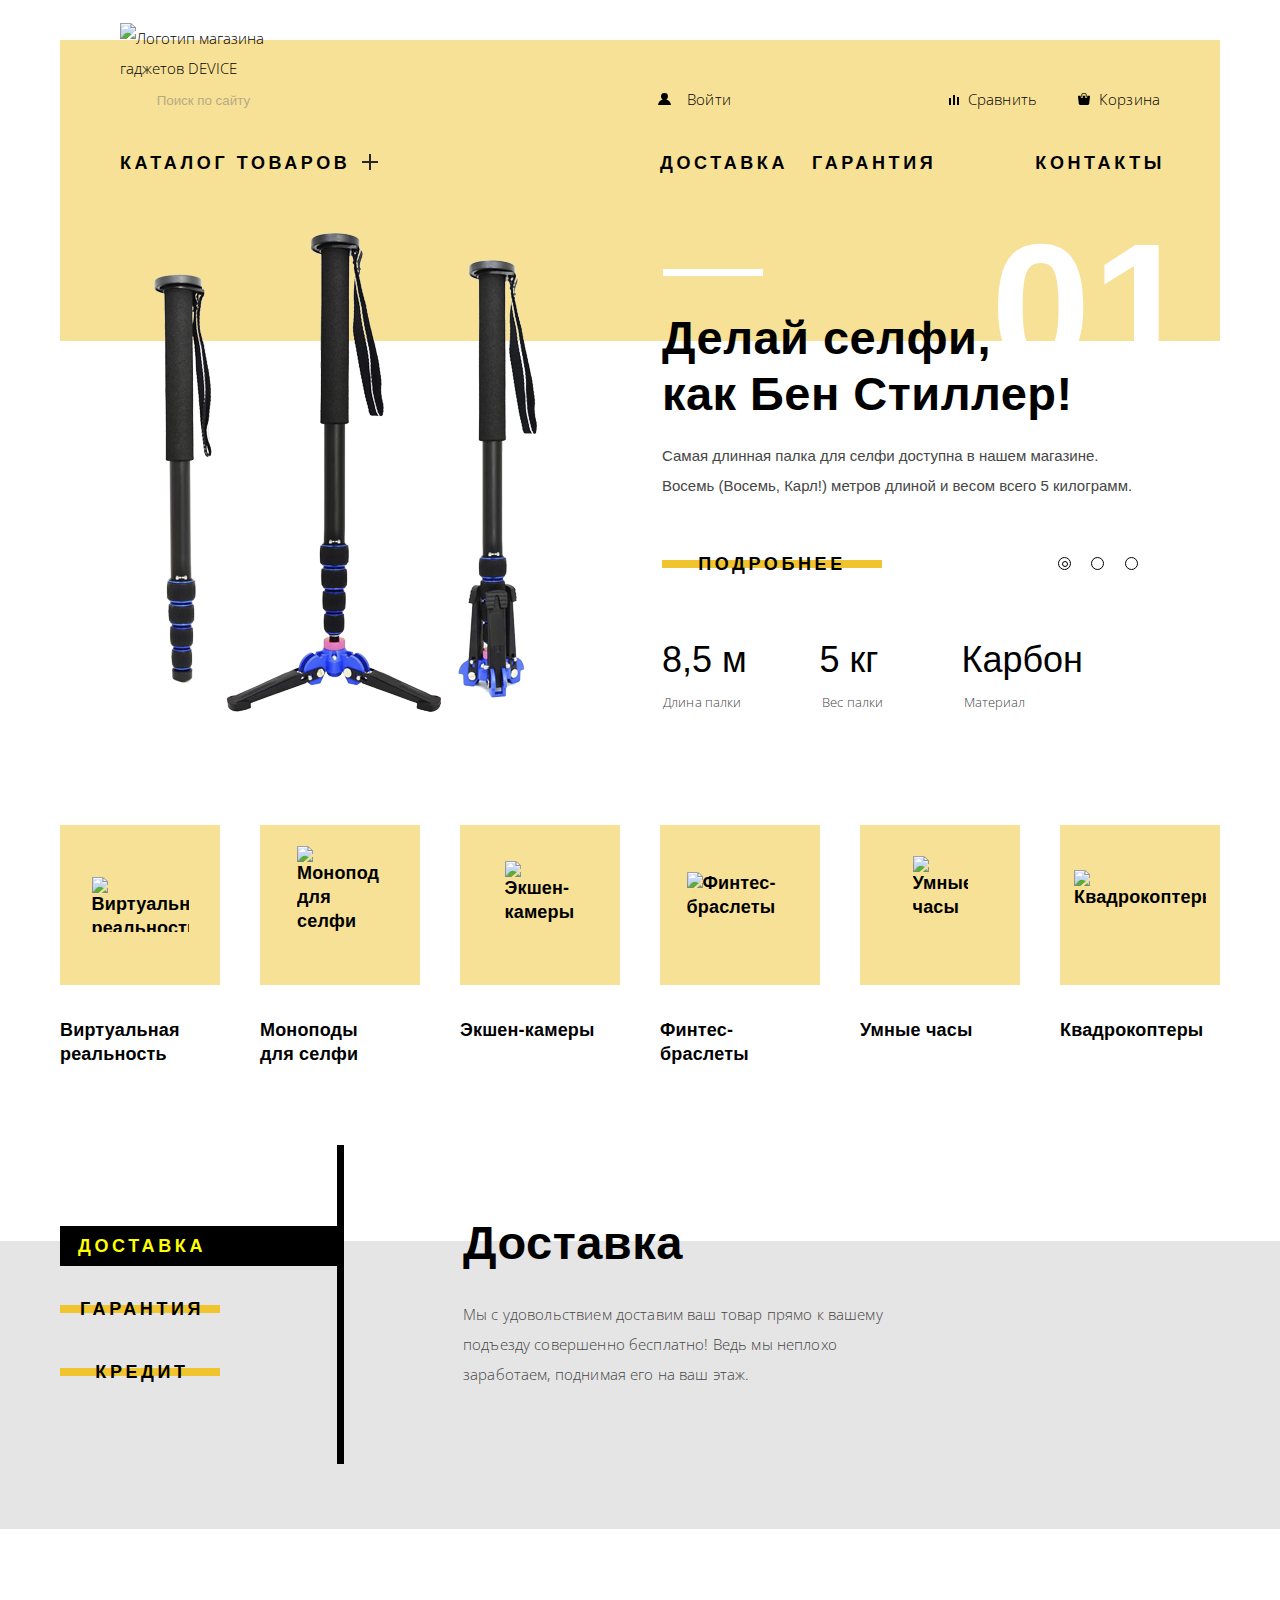
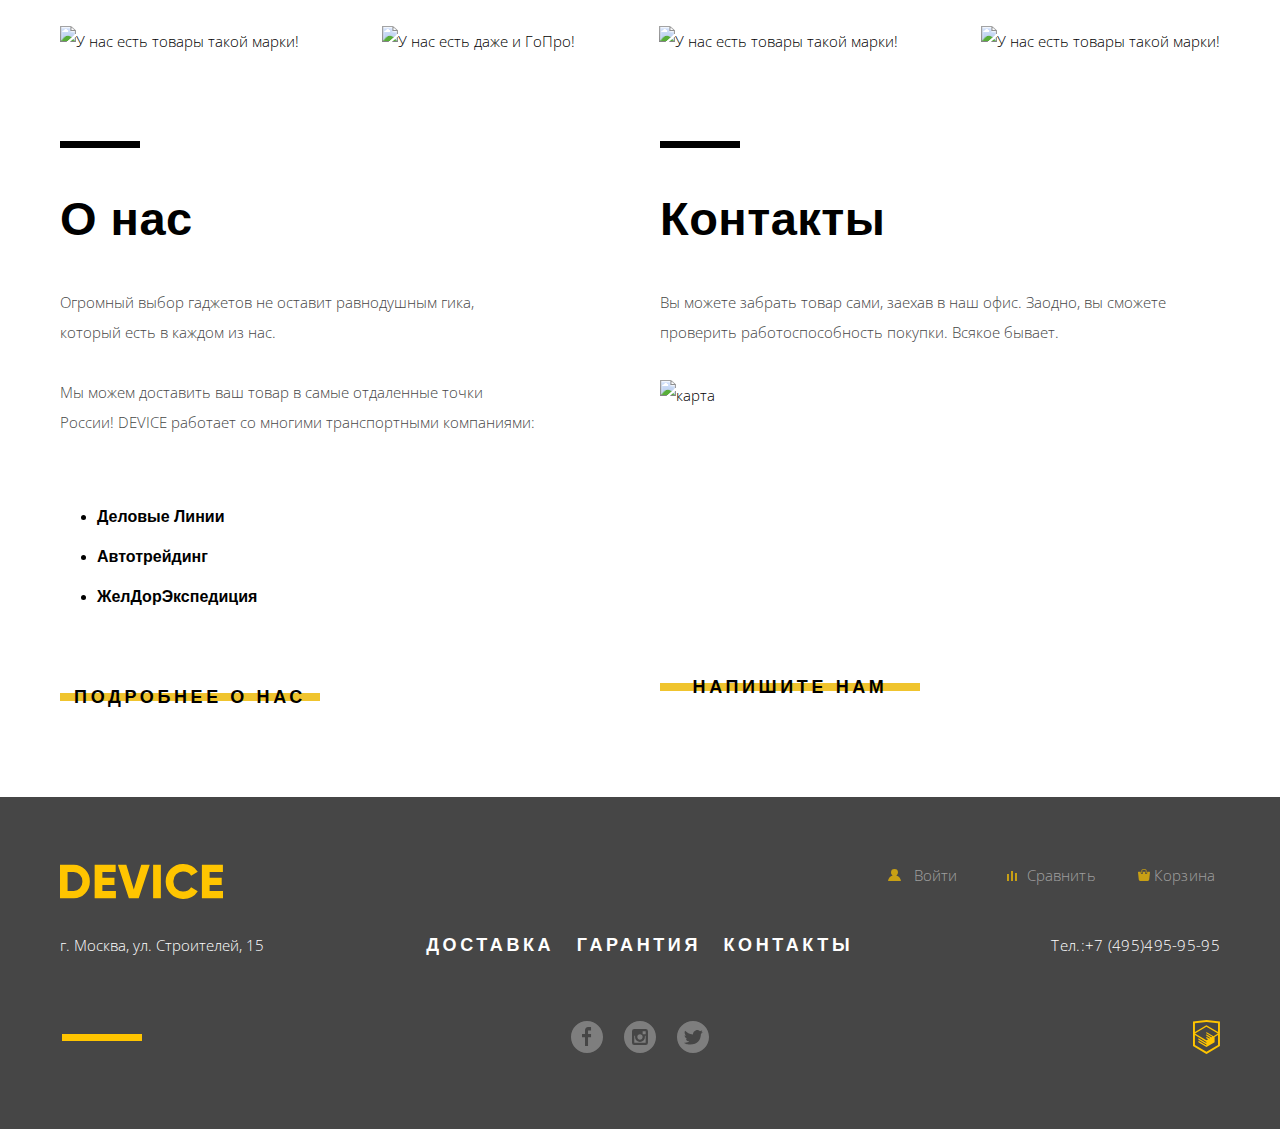
==== commit c2861e9a: "поправки..не могу сделать в ие popular" ====
--- a/index.html
+++ b/index.html
@@ -64,7 +64,8 @@
     <div class="header-servis">
       <nav class="header-catalog">
         <ul class="header-catalog-list">
-          <li class="header-item"> Каталог товаров
+          <li class="header-item">
+            <a href="#" class="catalog-main">Каталог товаров</a>
             <ul class="header-catalog-sub">
               <li><a href="#">Виртуальная реальность </a></li>
               <li><a href="catalog-monopod.html">Моноподы для селфи</a></li>
@@ -196,58 +197,55 @@
         <h2 class="visually-hidden">Список товаров по категориям</h2>
         <ul class="popular-back">
           <li class="popular">
-            <div class="popular-item">
-              <a class="popular-icon" href="#">
+            <a class="popular-icon" href="#">
+              <span class="popular-item">
                 <img src="img/popular-1.svg" class="popular-img" alt="Виртуальная реальность" width="97" height="55">
-              </a>
-            </div>
-
-            <a class="popular-a" href="#">Виртуальная реальность</a>
-
+              </span>
+              <span>Виртуальная реальность</span>
+            </a>
           </li>
           <li class="popular">
-            <div class="popular-item">
-              <a class="popular-icon icon-selfi" href="catalog-monopod.html">
-                <img src="img/popular-2.svg" class="popular-img" alt="Монопод для селфи" width="86" height="117">
-              </a>
-            </div>
-
-            <a class="popular-a" href="catalog-monopod.html"> Моноподы для селфи</a>
-
+            <a class="popular-icon" href="catalog-monopod.html">
+              <span class="popular-item">
+                <img src="img/popular-2.svg" class="popular-img popular-selfi" alt="Монопод для селфи" width="86" height="117">
+              </span>
+              <span class="popular-selfi">
+                Моноподы для селфи
+              </span>
+            </a>
           </li>
           <li class="popular">
-            <div class="popular-item">
-              <a class="popular-icon" href="#">
-                <img src="img/popular-3.svg" alt="Экшен-камеры" width="71" height="87">
-              </a>
-            </div>
-            <a class="popular-a" href="#">Экшен-камеры</a>
+            <a class="popular-icon" href="#">
+              <span class="popular-item">
+                <img src="img/popular-3.svg" class="popular-img"  alt="Экшен-камеры" width="71" height="87">
+              </span>
+              <span> Экшен-камеры</span>
+            </a>
           </li>
           <li class="popular">
-            <div class="popular-item">
-              <a href="#" class="popular-icon">
-                <img src="img/popular-4.svg" alt="Финтес-браслеты" width="107" height="65"> </a>
-            </div>
-            <a class="popular-a" href="#">Финтес-браслеты</a>
-          </li>
-
+            <a href="#" class="popular-icon">
+              <span class="popular-item">
+                <img src="img/popular-4.svg" class="popular-img" alt="Финтес-браслеты" width="107" height="65">
+              </span>
+              <span> Финтес-браслеты</span>
+            </a>
+          </li>
           <li class="popular">
-            <div class="popular-item">
-              <a class="popular-icon" href="#">
-                <img src="img/popular-5.svg" alt="Умные часы" width="55" height="98">
-              </a>
-            </div>
-
-            <a class="popular-a" href="#">Умные часы</a>
+            <a class="popular-icon" href="#">
+              <span class="popular-item">
+                <img src="img/popular-5.svg" class="popular-img"  alt="Умные часы" width="55" height="98">
+              </span>
+              <span> Умные часы</span>
+            </a>
 
           </li>
           <li class="popular">
-            <div class="popular-item">
-              <a class="popular-icon" href="#">
-                <img src="img/poppular-6.svg" alt="Квадрокоптеры" width="132" height="69">
-              </a>
-            </div>
-            <a class="popular-a" href="#">Квадрокоптеры</a>
+            <a class="popular-icon" href="#">
+              <span class="popular-item">
+                <img src="img/poppular-6.svg" class="popular-img"  alt="Квадрокоптеры" width="132" height="69">
+              </span>
+              <span>Квадрокоптеры</span>
+            </a>
           </li>
         </ul>
       </div>
@@ -263,13 +261,13 @@
       <div class="service-slider-controls">
         <ul class="controls-list">
           <li class="controls-item">
-            <label class="delivery-label" for="delivery">Доставка</label>
+            <label class="delivery-label" for="delivery"><span>Доставка</span></label>
           </li>
           <li class="controls-item">
-            <label class="garant-label" for="garant">Гарантия</label>
+            <label class="garant-label" for="garant"><span>Гарантия</span></label>
           </li>
           <li class="controls-item">
-            <label class="contacts-label" for="contacts">Кредит</label>
+            <label class="contacts-label" for="contacts"><span>Кредит</span></label>
           </li>
         </ul>
       </div>
@@ -487,7 +485,7 @@
       <div class="feedback-person">
         <p>
           <label class="fullname" for="person-name">Ваше имя:</label>
-          <input type="text" name="fullname" id="person-name" placeholder="Имя Фамилия">
+          <input type="text" name="fullname" id="person-name" placeholder="Имя Фамилия" required>
         </p>
         <p>
           <label class="email" for="person-mail">Ваш e-mail:</label>
@@ -506,16 +504,23 @@
   </section>
 
   <section class="modal modal-map">
-    <h2 class="visually-hidden">Контакты полность</h2>
-    <iframe
-      src="https://yandex.ru/map-widget/v1/?um=constructor%3A66a842096b577af37d8c13de2e5053c4c467d14bfd5ffc179665cc005a4d2714&amp;source=constructor"
-      width="960" height="559" frameborder="0">
-    </iframe>
+    <h2 class="visually-hidden">Как до нас добраться</h2>
+
+    <!-- <iframe src="https://yandex.ru/map-widget/v1/?um=constructor%3A66a842096b577af37d8c13de2e5053c4c467d14bfd5ffc179665cc005a4d2714&amp;source=constructor"
+      width="960" height="559" frameborder="0" allowfullscreen>
+    </iframe> -->
+
+    <p>
+      <img src="img/map-big-jpg.jpg" alt="Офис компании по адресу ул.Строителей 15" width="960" height="559">
+    </p>
     <button type="reset" name="button" class="modal-close">
       <span class="visually-hidden">Закрыть</span>
     </button>
   </section>
-  <script>
+  <script src="js/firstjs.js"></script>
+  <script src="js/mapjs.js"></script>
+
+  <!-- <script>
     var link = document.querySelector(".contacts-about-write");
     var popup = document.querySelector(".modal-write");
     var close = popup.querySelector(".modal-close");
@@ -573,7 +578,8 @@
         popup.classList.add("modal-error");
       } else {
         if (isStorageSupport) {
-          localStorage.setItem("login", login.value, "email", email.value);
+          localStorage.setItem("login", login.value);
+          localStorage.setItem("email", email.value);
         }
       }
     });
@@ -596,7 +602,7 @@
       }
     })
 
-  </script>
+  </script> -->
 </body>
 
 </html>
--- a/css/style.css
+++ b/css/style.css
@@ -18,12 +18,12 @@
 *::after,
 *::before {
   -webkit-box-sizing: inherit;
-          box-sizing: inherit;
+  box-sizing: inherit;
 }
 
 html {
   -webkit-box-sizing: border-box;
-          box-sizing: border-box;
+  box-sizing: border-box;
 }
 
 body {
@@ -39,41 +39,46 @@
 
 a {
   text-decoration: none;
-  /* всем сылкам черный цвет.
-  так как белые только в подвале.
-  там  и переопределим цвет*/
   color: #000000;
 }
 
 .button {
+  display: block;
+  position: relative;
+  width: 200px;
+  height: 40px;
+  background-color: #ebebeb;
   border: none;
-  position: relative;
-  background-color: #ebebeb;
   text-transform: uppercase;
   font-family: "Gilroy", "Arial", sans-serif;
   font-size: 18px;
   font-weight: 800;
-  line-height: 1.33;
+  line-height: 40px;
   letter-spacing: 3.6px;
   text-align: center;
   color: #000000;
-  /* немогу понять как сделать буквы */
   z-index: 2;
 }
 
-.button:hover {
-  -webkit-transform: scale(1.5);
-      -ms-transform: scale(1.5);
-          transform: scale(1.5);
+.button:hover::before {
+  height: 100%;
+}
+
+.button:focus {
+  color: rgb(0, 0, 0, 0.3);
 }
 
 .button::before {
   content: "";
+  display: block;
   position: absolute;
-  width: 200px;
+  width: 100%;
   height: 8px;
-  bottom: 9px;
-  right: -35px;
+  -webkit-transform: translateY(50%);
+  -ms-transform: translateY(50%);
+  transform: translateY(50%);
+  bottom: 50%;
+  left: 0;
   background-color: rgb(240, 196, 46);
   z-index: -1;
 }
@@ -85,16 +90,16 @@
   display: flex;
   -webkit-box-orient: vertical;
   -webkit-box-direction: normal;
-      -ms-flex-direction: column;
-          flex-direction: column;
+  -ms-flex-direction: column;
+  flex-direction: column;
   -webkit-box-align: start;
-      -ms-flex-align: start;
-          align-items: flex-start;
+  -ms-flex-align: start;
+  align-items: flex-start;
   margin-top: 40px;
   background-color: rgb(247, 225, 150);
   padding-left: 60px;
   padding-right: 55px;
-  padding-bottom: 17px;
+  padding-bottom: 8px;
 }
 
 .header-logo {
@@ -114,11 +119,11 @@
 
 .slider {
 
-  background-image: -webkit-gradient(linear, left top, left bottom, color-stop(24%, rgb(247, 225, 150)), color-stop(0, white));
-
-  background-image: -o-linear-gradient(rgb(247, 225, 150) 24%, white 0);
-
-  background-image: linear-gradient(rgb(247, 225, 150) 24%, white 0);
+  background-image: -o-linear-gradient(rgb(247, 225, 150) 27%, white 0);
+
+  background-image: -webkit-gradient(linear, left top, left bottom, color-stop(27%, rgb(247, 225, 150)), color-stop(0, white));
+
+  background-image: linear-gradient(rgb(247, 225, 150) 27%, white 0);
 }
 
 .main-navigation {
@@ -131,11 +136,11 @@
   display: flex;
   -webkit-box-orient: vertical;
   -webkit-box-direction: normal;
-      -ms-flex-direction: column;
-          flex-direction: column;
+  -ms-flex-direction: column;
+  flex-direction: column;
   -webkit-box-align: start;
-      -ms-flex-align: start;
-          align-items: flex-start;
+  -ms-flex-align: start;
+  align-items: flex-start;
   background-color: rgb(247, 225, 150);
   padding-left: 60px;
   padding-right: 55px;
@@ -168,16 +173,13 @@
   display: -webkit-box;
   display: -ms-flexbox;
   display: flex;
-  /* продумать с шириной. */
   width: 540px;
   margin-top: auto;
   padding-left: 33px;
-  /*или 0 ?*/
   margin-left: auto;
   -webkit-box-pack: justify;
-      -ms-flex-pack: justify;
-          justify-content: space-between;
-  /*почему не работает?7 */
+  -ms-flex-pack: justify;
+  justify-content: space-between;
 }
 
 .header-navigation svg {
@@ -193,16 +195,16 @@
 }
 
 .header-basket span {
-  padding-right: 0;
+  padding-right: 5px;
 }
 
 .header-contrast svg,
 .header-basket svg {
-  margin-right: 10px;
+  margin-right: 5px;
 }
 
 .header-contrast span {
-  padding-right: 0;
+  padding-right: 9px;
 }
 
 .login-clear {
@@ -221,21 +223,6 @@
   padding-right: 12px;
 }
 
-/* .header-login .login-name::before {
-  content: "Валентин Петухов";
-  width: 132px;
-  color: black;
-  margin-right: 0.8em;
-} */
-
-/* .header-login .login-clear::before {
-  content: "";
-  width: 132px;
-  color: black;
-  margin-right: 0.8em;
-} */
-
-
 .header-contrast-padding {
   padding-left: 174px;
 }
@@ -246,7 +233,7 @@
   display: flex;
   width: 100%;
   padding-top: 5px;
-  padding-bottom: 15px;
+  /* padding-bottom: 15px; */
   font-family: "Gilroy", "Arial", sans-serif;
   font-size: 18px;
   font-weight: 800;
@@ -262,8 +249,8 @@
   display: flex;
   width: 545px;
   -webkit-box-pack: justify;
-      -ms-flex-pack: justify;
-          justify-content: space-between;
+  -ms-flex-pack: justify;
+  justify-content: space-between;
   text-transform: uppercase;
 }
 
@@ -280,13 +267,13 @@
   padding-left: 0;
 }
 
-.header-item::after {
+.catalog-main::after {
   content: "";
   width: 16px;
   height: 20px;
   display: inline-block;
   vertical-align: middle;
-  margin-right: 0.1em;
+  margin-left: 12px;
   background-image: url("../img/plus.svg");
   background-repeat: no-repeat;
 }
@@ -295,44 +282,44 @@
   padding-left: 5px;
 }
 
-/* .header-catalog-list::after {
-  content: "";
+
+.header-catalog-list:hover .header-catalog-sub {
+  display: -webkit-box;
+  display: -ms-flexbox;
+  display: flex;
+}
+
+.header-catalog-sub {
   position: absolute;
-  width: 16px;
-  height: 2px;
-  top: 11px;
-  right: -29px;
-  transform: rotate(90deg);
-  background-color: black;
-}
-
-.header-catalog-list::before {
-  content: "";
-  position: absolute;
-  width: 16px;
-  height: 2px;
-  top: 12px;
-  right: -28px;
-  background-color: black;
-} */
-
-/* .header-catalog-list:hover .header-catalog-sub {
-  display: flex;
-} */
-
-.header-catalog-sub {
-
+  width: 1160px;
+  height: 166px;
+  left: -60px;
+  -ms-flex-wrap: wrap;
+  flex-wrap: wrap;
+  -webkit-box-orient: vertical;
+  -webkit-box-direction: normal;
+  -ms-flex-direction: column;
+  flex-direction: column;
+  padding-left: 59px;
+  padding-right: 483px;
+  padding-bottom: 40px;
+  background-color: rgb(247, 225, 150);
+  z-index: 2;
   text-transform: none;
-  font-family: "OpenSans", "Arial", sans-serif;
+  font-family: 'Open Sans', "Arial", sans-serif;
   font-size: 15px;
   font-weight: 300;
-
   line-height: 2.4;
   letter-spacing: 0.15px;
   text-align: left;
 }
 
 .header-catalog-sub li {}
+
+.header-catalog-sub li:nth-child(5) {
+  margin-bottom: 22px;
+}
+
 
 .header-item {
   text-transform: uppercase;
@@ -379,8 +366,8 @@
   display: flex;
   padding-left: 4px;
   -webkit-box-pack: justify;
-      -ms-flex-pack: justify;
-          justify-content: space-between;
+  -ms-flex-pack: justify;
+  justify-content: space-between;
 
   width: 100%;
   padding-top: 1px;
@@ -428,21 +415,22 @@
   display: -ms-flexbox;
   display: flex;
   -webkit-box-pack: center;
-      -ms-flex-pack: center;
-          justify-content: center;
+  -ms-flex-pack: center;
+  justify-content: center;
   -ms-flex-negative: 0;
-      flex-shrink: 0;
+  flex-shrink: 0;
 }
 
 .sliders-number {
   position: absolute;
   display: block;
-  z-index: 1;
   right: 34px;
-  bottom: 185px;
+  top: -12px;
+
   width: 167px;
   height: 131px;
-
+  margin: 0;
+  /* z-index: 1; */
   font-family: "Gilroy", "Arial", sans-serif;
   font-size: 179px;
   font-weight: 800;
@@ -450,6 +438,7 @@
   letter-spacing: 1.79px;
   text-align: right;
   color: white;
+  vertical-align: middle;
 }
 
 .slider-list {
@@ -463,21 +452,22 @@
 
   list-style: none;
   -ms-flex-pack: distribute;
-      justify-content: space-around;
+  justify-content: space-around;
 
   position: absolute;
-  left: 88%;
-  bottom: 135px;
-  z-index: 100;
-
-  width: 141px;
+  right: 22px;
+  bottom: 148px;
+  z-index: 3;
+
+  width: 100px;
   height: 18px;
-
+  padding: 0%;
+  margin: 0;
   /* text-align: center; */
   font-size: 0;
   -webkit-transform: translateX(-50%);
-      -ms-transform: translateX(-50%);
-          transform: translateX(-50%);
+  -ms-transform: translateX(-50%);
+  transform: translateX(-50%);
 }
 
 .slides {
@@ -485,7 +475,6 @@
 }
 
 .slides img {
-  /* width: 40%; */
   margin-right: auto;
   margin-left: auto;
   margin-top: auto;
@@ -498,23 +487,21 @@
   margin-right: 0;
 }
 
-
-
-
 .main-sliders-controls label {
   position: relative;
 
   display: inline-block;
   vertical-align: middle;
-  width: 18px;
-  height: 18px;
-  padding: 8px;
+  width: 13px;
+  height: 13px;
+  /* padding: 8px; */
+  border: 1px solid #000000;
 
   border-radius: 50%;
   cursor: pointer;
 }
 
-.main-sliders-controls label::after {
+/* .main-sliders-controls label::after {
   content: "";
   position: absolute;
   top: 0;
@@ -524,7 +511,7 @@
   border: 1px solid #000000;
   border-radius: 50%;
 
-}
+} */
 
 .slider input {
   display: none;
@@ -548,21 +535,42 @@
   display: flex;
 }
 
-#control-first:checked~.main-sliders-controls .slider-control-first::before,
-#control-two:checked~.main-sliders-controls .slider-control-two::before,
-#control-three:checked~.main-sliders-controls .slider-control-three::before {
+#control-first:checked~.main-sliders-controls .slider-1::before,
+#control-two:checked~.main-sliders-controls .slider-2::before,
+#control-three:checked~.main-sliders-controls .slider-3::before {
+  content: "";
+  position: absolute;
+  left: 3px;
+  top: 2.5px;
+  z-index: 2;
+  width: 6px;
+  height: 6px;
+  /* margin: -5px; */
+  background-color: inherit;
+  border: 1.5px solid black;
+  border-radius: 50%;
+}
+
+/* #control-first:checked~.main-sliders-controls .slider-1::after,
+#control-two:checked~.main-sliders-controls .slider-2::after,
+#control-three:checked~.main-sliders-controls .slider-3::after {
   content: "";
   position: absolute;
   left: 50%;
   top: 50%;
-  z-index: 2;
-  width: 4px;
-  height: 4px;
-  margin: -4px;
+  z-index: 3;
+  width: 1px;
+  height: 1px;
+  margin: -5px;
   background-color: inherit;
-  border: 2px solid red;
+  border: 1px solid red;
   border-radius: 50%;
-}
+} */
+
+
+
+
+
 
 
 .main-sliders {
@@ -572,6 +580,7 @@
   list-style: none;
   margin: 0;
   padding-left: 22px;
+  padding-top: 27px;
 }
 
 .main-sliders li {
@@ -580,8 +589,8 @@
 
 .controls-list input {
   -webkit-appearance: none;
-     -moz-appearance: none;
-          appearance: none;
+  -moz-appearance: none;
+  appearance: none;
   opacity: 0;
 }
 
@@ -600,6 +609,7 @@
   height: 7px;
   top: 39px;
   left: 54px;
+  margin: 1px;
   background-color: white;
 }
 
@@ -608,8 +618,8 @@
   display: -ms-flexbox;
   display: flex;
   -webkit-box-pack: start;
-      -ms-flex-pack: start;
-          justify-content: flex-start;
+  -ms-flex-pack: start;
+  justify-content: flex-start;
   width: 530px;
   padding-top: 51px;
   margin: 0;
@@ -617,7 +627,7 @@
 }
 
 .slides-feature {
-  width: 502px;
+  width: 508px;
   margin-bottom: 19px;
   font-family: "Gilroy", "Arial", sans-serif;
   font-size: 47px;
@@ -630,7 +640,7 @@
 
 .feature-item {
   width: 479px;
-  padding-bottom: 35px;
+  padding-bottom: 28px;
 
   font-family: "Gilroy", "Arial", sans-serif;
   font-size: 15px;
@@ -660,12 +670,10 @@
   display: -ms-flexbox;
   display: flex;
   width: 100%;
-  /* justify-content: space-between; */
   font-family: "Gilroy", "Arial", sans-serif;
   font-size: 36px;
   font-weight: 300;
   line-height: 1.33;
-  /* letter-spacing: 0.36px; */
   text-align: left;
   color: #000000;
 }
@@ -691,8 +699,8 @@
   display: -ms-flexbox;
   display: flex;
   -webkit-box-pack: justify;
-      -ms-flex-pack: justify;
-          justify-content: space-between;
+  -ms-flex-pack: justify;
+  justify-content: space-between;
   width: 100%;
   padding-top: 7px;
   font-family: 'Open Sans', "Arial", sans-serif;
@@ -712,11 +720,12 @@
   position: relative;
   display: block;
   width: 220px;
+  height: 40px;
   z-index: 1;
   font-family: "Gilroy", "Arial", sans-serif;
   font-size: 18px;
   font-weight: 800;
-  /* line-height: 1.33; */
+  line-height: 40px;
   letter-spacing: 3.6px;
   text-align: center;
   color: #000000;
@@ -724,16 +733,28 @@
 }
 
 .slides-detail::after {
+  display: block;
+  -webkit-transform: translateY(50%);
+  -ms-transform: translateY(50%);
+  transform: translateY(50%);
   content: "";
   position: absolute;
-  width: 220px;
+  width: 100%;
   height: 8px;
-  bottom: 11px;
+  bottom: 50%;
   left: 0px;
   background-color: rgb(240, 196, 46);
   z-index: -1;
 }
 
+.slides-detail:hover::after {
+  height: 100%;
+}
+
+.slides-detail:focus {
+  color: rgb(0, 0, 0, 0.3);
+}
+
 .popular-list {
   display: -webkit-box;
   display: -ms-flexbox;
@@ -750,20 +771,18 @@
   display: -ms-flexbox;
   display: flex;
   -webkit-box-pack: justify;
-      -ms-flex-pack: justify;
-          justify-content: space-between;
+  -ms-flex-pack: justify;
+  justify-content: space-between;
   list-style: none;
   padding: 0;
-  margin-bottom: 98px;
-}
-
-
-.popular .icon-selfi {
-  -webkit-box-align: end;
-      -ms-flex-align: end;
-          align-items: end;
-  padding-bottom: 2px;
-}
+  margin-bottom: 174px;
+}
+
+span.popular-selfi {
+  padding-right: 32px;
+}
+
+.popular .popular-selfi {}
 
 .popular-item {
   width: 160px;
@@ -771,10 +790,31 @@
   display: -webkit-box;
   display: -ms-flexbox;
   display: flex;
+  margin-bottom: 34px;
   -webkit-box-pack: center;
-      -ms-flex-pack: center;
-          justify-content: center;
+  -ms-flex-pack: center;
+  justify-content: center;
+  -webkit-box-align: center;
+  -ms-flex-align: center;
+  align-items: center;
   background-color: rgb(247, 225, 150);
+}
+
+.popular-img {
+  margin-left: auto;
+  margin-right: auto;
+  margin-top: auto;
+  margin-bottom: auto;
+  display: -webkit-box;
+  display: -ms-flexbox;
+  display: flex;
+  -webkit-box-align: center;
+  -ms-flex-align: center;
+  align-items: center;
+  -webkit-box-pack: center;
+  -ms-flex-pack: center;
+  justify-content: center;
+
 }
 
 .popular:hover .popular-item {
@@ -795,12 +835,16 @@
   display: -ms-flexbox;
   display: flex;
   -webkit-box-pack: center;
-      -ms-flex-pack: center;
-          justify-content: center;
+  -ms-flex-pack: center;
   -webkit-box-align: center;
-      -ms-flex-align: center;
-          align-items: center;
-  min-height: 160px;
+  -ms-flex-align: center;
+  align-items: center;
+  -webkit-box-orient: vertical;
+  -webkit-box-direction: normal;
+  -ms-flex-direction: column;
+  flex-direction: column;
+  width: 160px;
+  min-height: 240px;
   font-family: "Gilroy", "Arial", sans-serif;
   font-size: 18px;
   font-weight: 800;
@@ -810,15 +854,10 @@
   color: #000000;
 }
 
-.popular .popular-a {
-  -webkit-box-align: baseline;
-      -ms-flex-align: baseline;
-          align-items: baseline;
-  padding-top: 34px;
-  -webkit-box-pack: start;
-      -ms-flex-pack: start;
-          justify-content: flex-start;
-}
+.popular span {
+  width: 100%;
+}
+
 
 .popular-monopod {
   padding: 0;
@@ -832,8 +871,8 @@
   width: 100%;
   min-height: 320px;
   margin-bottom: 65px;
+  background-image: -o-linear-gradient(#e5e5e5 90%, white 10%);
   background-image: -webkit-gradient(linear, left top, left bottom, color-stop(90%, #e5e5e5), color-stop(10%, white));
-  background-image: -o-linear-gradient(#e5e5e5 90%, white 10%);
   background-image: linear-gradient(#e5e5e5 90%, white 10%);
 
 }
@@ -861,8 +900,8 @@
   width: 319px;
   height: 7px;
   -webkit-transform: rotate(90deg);
-      -ms-transform: rotate(90deg);
-          transform: rotate(90deg);
+  -ms-transform: rotate(90deg);
+  transform: rotate(90deg);
   background-color: black;
 }
 
@@ -872,11 +911,11 @@
   display: flex;
   -webkit-box-orient: vertical;
   -webkit-box-direction: normal;
-      -ms-flex-direction: column;
-          flex-direction: column;
+  -ms-flex-direction: column;
+  flex-direction: column;
   -webkit-box-pack: justify;
-      -ms-flex-pack: justify;
-          justify-content: space-between;
+  -ms-flex-pack: justify;
+  justify-content: space-between;
   width: 277px;
   margin-top: -15px;
   padding: 0;
@@ -915,9 +954,12 @@
   position: absolute;
   width: 160px;
   height: 8px;
-  top: 11px;
+  top: 50%;
+  -webkit-transform: translateY(-50%);
+  -ms-transform: translateY(-50%);
+  transform: translateY(-50%);
   right: 117px;
-  z-index: -1;
+  z-index: 1;
   background-color: rgb(240, 196, 46);
 }
 
@@ -927,13 +969,17 @@
   display: flex;
   width: 278px;
   -webkit-box-align: center;
-      -ms-flex-align: center;
-          align-items: center;
+  -ms-flex-align: center;
+  align-items: center;
   -webkit-box-pack: center;
-      -ms-flex-pack: center;
-          justify-content: center;
+  -ms-flex-pack: center;
+  justify-content: center;
   padding-right: 114px;
   min-height: 40px;
+}
+
+.controls-item label span {
+  z-index: 3;
 }
 
 .service input {
@@ -967,7 +1013,7 @@
   background-position-y: 13px;
 }
 
-#delivery:checked~.service-slider-slides  .servise-delivery {
+#delivery:checked~.service-slider-slides .servise-delivery {
   display: block;
 }
 
@@ -982,7 +1028,11 @@
 #delivery:checked~.service-slider-controls .delivery-label {
   background-color: black;
   color: yellow;
-  z-index: 1;
+  z-index: 99;
+}
+
+#delivery:checked~.service-slider-controls .controls-item:nth-child(1):before {
+  opacity: 0;
 }
 
 #garant:checked~.service-slider-controls .garant-label {
@@ -991,12 +1041,19 @@
   z-index: -1;
 }
 
+#garant:checked~.service-slider-controls .controls-item:nth-child(2):before {
+  opacity: 0;
+}
+
 #contacts:checked~.service-slider-controls .contacts-label {
   background-color: black;
   color: yellow;
   z-index: 2;
 }
 
+#contacts:checked~.service-slider-controls .controls-item:nth-child(3):before {
+  opacity: 0;
+}
 
 
 .servise-item h2 {
@@ -1045,8 +1102,8 @@
   display: -ms-flexbox;
   display: flex;
   -webkit-box-pack: justify;
-      -ms-flex-pack: justify;
-          justify-content: space-between;
+  -ms-flex-pack: justify;
+  justify-content: space-between;
 }
 
 .logotip {
@@ -1062,20 +1119,15 @@
   top: 45%;
   left: 50%;
   -webkit-transform: translate(-50%, -50%);
-      -ms-transform: translate(-50%, -50%);
-          transform: translate(-50%, -50%);
+  -ms-transform: translate(-50%, -50%);
+  transform: translate(-50%, -50%);
   -webkit-transition: opacity 0.5s;
   -o-transition: opacity 0.5s;
   transition: opacity 0.5s;
 }
 
 /* TODO:
-перенсти фокус с ли на а - немогу это сделать
-1. как делать каталог товаров ?
-2. бутоны на карточках товара - как убрать задний фон ? и остальное
-3.Третий слайд не могу сделать.
-4. как сделать иконку для нового товара ?? текст не могу поставить по середине
-5. не могу сделать фокус и ховер на кнопки
+разное в ие и в других
 */
 
 .logo-color {
@@ -1099,9 +1151,9 @@
   display: -ms-flexbox;
   display: flex;
   -webkit-box-pack: justify;
-      -ms-flex-pack: justify;
-          justify-content: space-between;
-  margin-bottom: 87px;
+  -ms-flex-pack: justify;
+  justify-content: space-between;
+  margin-bottom: 80px;
 }
 
 .map {
@@ -1129,12 +1181,12 @@
 }
 
 .text-column {
-  padding-bottom: 23px;
+  padding-bottom: 18px;
 }
 
 .map-delevery {
-  padding-top: 28px;
-  padding-left: 38px;
+  padding-top: 24px;
+  padding-left: 37px;
   font-family: "Gilroy", "Arial", sans-serif;
   font-size: 16px;
   font-weight: 800;
@@ -1194,29 +1246,37 @@
 
 section .contacts-about {
   position: relative;
+  display: block;
   width: 260px;
-  margin-left: 25px;
+  padding: 0;
   font-family: "Gilroy", "Arial", sans-serif;
   font-size: 18px;
   font-weight: 800;
-  line-height: 1.33;
+  line-height: 40px;
   letter-spacing: 3.6px;
   text-align: center;
   color: #000000;
   text-transform: uppercase;
   z-index: 1;
-  /* как сделать текст чтобы проступал ,,?? */
 }
 
 .contacts-about::after {
   content: "";
+  display: block;
   position: absolute;
-  top: 8px;
-  left: -22px;
-  width: 260px;
+  top: 50%;
+  left: 0;
+  -webkit-transform: translateY(-50%);
+  -ms-transform: translateY(-50%);
+  transform: translateY(-50%);
+  width: 100%;
   height: 8px;
   background-color: rgb(240, 196, 46);
   z-index: -1;
+}
+
+.contacts-about:hover::after {
+  height: 100%;
 }
 
 .contacts-about-write {
@@ -1238,11 +1298,11 @@
   display: flex;
   -webkit-box-orient: vertical;
   -webkit-box-direction: normal;
-      -ms-flex-direction: column;
-          flex-direction: column;
+  -ms-flex-direction: column;
+  flex-direction: column;
   -webkit-box-pack: center;
-      -ms-flex-pack: center;
-          justify-content: center;
+  -ms-flex-pack: center;
+  justify-content: center;
 }
 
 .footer-navi {
@@ -1252,12 +1312,12 @@
   margin-left: auto;
   width: 100%;
   -webkit-box-pack: justify;
-      -ms-flex-pack: justify;
-          justify-content: space-between;
+  -ms-flex-pack: justify;
+  justify-content: space-between;
 }
 
 .name {
-  font-family: 'OpenSans', "Arial", sans-serif;
+  font-family: 'Open Sans', "Arial", sans-serif;
   font-size: 15px;
   font-weight: 300;
   font-style: normal;
@@ -1288,8 +1348,8 @@
   display: flex;
   width: 463px;
   -webkit-box-pack: justify;
-      -ms-flex-pack: justify;
-          justify-content: space-between;
+  -ms-flex-pack: justify;
+  justify-content: space-between;
   margin: auto;
   padding: 0;
   padding-right: 36px;
@@ -1301,8 +1361,8 @@
   display: flex;
   width: 165px;
   -webkit-box-pack: justify;
-      -ms-flex-pack: justify;
-          justify-content: space-between;
+  -ms-flex-pack: justify;
+  justify-content: space-between;
   margin: auto;
   padding: 0;
   opacity: 0.3;
@@ -1340,8 +1400,8 @@
   display: flex;
   margin-bottom: 45px;
   -webkit-box-align: center;
-      -ms-flex-align: center;
-          align-items: center;
+  -ms-flex-align: center;
+  align-items: center;
 }
 
 .footer-bottom {
@@ -1350,8 +1410,8 @@
   display: flex;
   position: relative;
   -webkit-box-align: center;
-      -ms-flex-align: center;
-          align-items: center;
+  -ms-flex-align: center;
+  align-items: center;
   width: auto;
 }
 
@@ -1473,37 +1533,43 @@
   color: white;
 }
 
-
 .modal-map {
   display: none;
-  top: 5%;
+  top: 50%;
   left: 50%;
+  /* transform: translate(-50%, -50%); */
+  margin-top: -280px;
   margin-left: -480px;
   width: 960px;
+  height: 559px;
   -webkit-box-shadow: 0px 10px 20px 0 rgba(4, 6, 6, 0.2);
-          box-shadow: 0px 10px 20px 0 rgba(4, 6, 6, 0.2);
+  box-shadow: 0px 10px 20px 0 rgba(4, 6, 6, 0.2);
   z-index: 1;
 }
 
 .modal-write {
   display: none;
   width: 960px;
-  top: 10%;
+  height: 553px;
+  top: 50%;
   left: 50%;
+  /* transform: translate(-50%,-50%); */
   margin-left: -480px;
+  margin-top: -276px;
   padding: 75px 98px 100px 92px;
   -webkit-box-shadow: 0px 10px 20px 0 rgba(4, 6, 6, 0.2);
-          box-shadow: 0px 10px 20px 0 rgba(4, 6, 6, 0.2);
+  box-shadow: 0px 10px 20px 0 rgba(4, 6, 6, 0.2);
 }
 
 .modal-show {
   display: block;
   -webkit-animation: bounce 0.6s;
-          animation: bounce 0.6s;
-}
-.modal-error{
+  animation: bounce 0.6s;
+}
+
+.modal-error {
   -webkit-animation: shake 0.6s;
-          animation: shake 0.6s;
+  animation: shake 0.6s;
 }
 
 .modal-send {
@@ -1521,32 +1587,20 @@
   background-color: white;
   border: none;
   cursor: pointer;
-}
-
-/* .modal-close::before,
-.modal-close::after {
-  content: "";
-  position: absolute;
-  top: 6px;
-  right: -18px;
-  width: 52px;
-  height: 3px;
-  background-color: white;
-}
-
-.modal-close::before {
-  transform: rotate(45deg);
-}
-
-.modal-close::after {
-  transform: rotate(-45deg);
-} */
+  border-radius: 50%;
+}
 
 .modal {
   position: fixed;
   color: black;
   background-color: white;
   z-index: 1;
+
+}
+
+.feedback-form input,
+.feedback-form textarea {
+  border: none;
 }
 
 .feedback-form label {
@@ -1566,13 +1620,13 @@
   display: -ms-flexbox;
   display: flex;
   padding-left: 20px;
-  font-family: "OpenSans", "Arial", sans-serif;
+  font-family: 'Open Sans', "Arial", sans-serif;
   font-size: 14px;
 
   line-height: 1.29;
   text-align: left;
   color: rgba(70, 70, 70, 0.4);
-  background-color: rgba(70, 70, 70, 0.2);
+  background-color: rgba(70, 70, 70, 0.1);
 }
 
 .feedback-form input:focus {
@@ -1590,8 +1644,8 @@
   display: -ms-flexbox;
   display: flex;
   -webkit-box-pack: justify;
-      -ms-flex-pack: justify;
-          justify-content: space-between;
+  -ms-flex-pack: justify;
+  justify-content: space-between;
 }
 
 .feedback-textarea {
@@ -1604,12 +1658,12 @@
   min-height: 156px;
   padding: 20px;
 
-  font-family: "OpenSans", "Arial", sans-serif;
+  font-family: 'Open Sans', "Arial", sans-serif;
   font-size: 14px;
   line-height: 1.29;
   text-align: left;
   color: rgba(70, 70, 70, 0.4);
-  background-color: rgba(70, 70, 70, 0.2);
+  background-color: rgba(70, 70, 70, 0.1);
 }
 
 .feedback-textarea textarea:focus {
@@ -1639,7 +1693,7 @@
   display: -ms-flexbox;
   display: flex;
   list-style: none;
-  margin-bottom: 45px;
+  margin-bottom: 42px;
   margin-left: 5px;
 }
 
@@ -1657,7 +1711,6 @@
 
 .breadcrumbs a {
   padding-left: 16px;
-  /*стрелочки нарисовать*/
   font-family: 'Open Sans', "Arial", sans-serif;
   font-size: 14px;
   font-weight: 300;
@@ -1684,11 +1737,11 @@
   margin-right: auto;
   min-height: 71px;
   -webkit-box-align: center;
-      -ms-flex-align: center;
-          align-items: center;
+  -ms-flex-align: center;
+  align-items: center;
   background-color: #ebebeb;
+  background-image: -o-linear-gradient(left, #d9d9d9 28%, transparent 25%);
   background-image: -webkit-gradient(linear, left top, right top, color-stop(28%, #d9d9d9), color-stop(25%, transparent));
-  background-image: -o-linear-gradient(left, #d9d9d9 28%, transparent 25%);
   background-image: linear-gradient(90deg, #d9d9d9 28%, transparent 25%);
   /*,linear-gradient(-90deg, white 1%, transparent 0%); */
 }
@@ -1697,6 +1750,7 @@
   display: -webkit-box;
   display: -ms-flexbox;
   display: flex;
+  min-height: 72px;
 }
 
 .filters h2 {
@@ -1704,8 +1758,8 @@
   display: -ms-flexbox;
   display: flex;
   -webkit-box-align: center;
-      -ms-flex-align: center;
-          align-items: center;
+  -ms-flex-align: center;
+  align-items: center;
   text-transform: uppercase;
   font-family: "Gilroy", "Arial", sans-serif;
   font-size: 16px;
@@ -1723,11 +1777,11 @@
   display: -ms-flexbox;
   display: flex;
   -webkit-box-align: center;
-      -ms-flex-align: center;
-          align-items: center;
+  -ms-flex-align: center;
+  align-items: center;
   -webkit-box-pack: justify;
-      -ms-flex-pack: justify;
-          justify-content: space-between;
+  -ms-flex-pack: justify;
+  justify-content: space-between;
   list-style: none;
   font-family: 'Open Sans', "Arial", sans-serif;
   font-size: 14px;
@@ -1745,8 +1799,8 @@
   display: -ms-flexbox;
   display: flex;
   -webkit-box-pack: justify;
-      -ms-flex-pack: justify;
-          justify-content: space-between;
+  -ms-flex-pack: justify;
+  justify-content: space-between;
 }
 
 .sorting a {
@@ -1771,17 +1825,14 @@
   display: -ms-flexbox;
   display: flex;
   width: 327px;
-  min-height: 71px;
+  min-height: 72px;
   -webkit-box-align: center;
-      -ms-flex-align: center;
-          align-items: center;
+  -ms-flex-align: center;
+  align-items: center;
 
   background-color: #d9d9d9;
   padding-left: 62px;
-
-  /* flex-shrink: 0; */
-  /* margin-left: -140px; */
-}
+ }
 
 .wrapper-left {
   width: 833px;
@@ -1789,7 +1840,7 @@
   display: -ms-flexbox;
   display: flex;
   -ms-flex-negative: 0;
-      flex-shrink: 0;
+  flex-shrink: 0;
   padding-left: 78px;
   margin-left: auto;
 }
@@ -1799,12 +1850,12 @@
   display: -ms-flexbox;
   display: flex;
   -webkit-box-align: center;
-      -ms-flex-align: center;
-          align-items: center;
+  -ms-flex-align: center;
+  align-items: center;
   width: 60px;
   -webkit-box-pack: center;
-      -ms-flex-pack: center;
-          justify-content: center;
+  -ms-flex-pack: center;
+  justify-content: center;
   margin-right: auto;
   margin-left: 139px;
 }
@@ -1815,11 +1866,11 @@
   display: flex;
   width: 78px;
   -webkit-box-align: center;
-      -ms-flex-align: center;
-          align-items: center;
+  -ms-flex-align: center;
+  align-items: center;
   -webkit-box-pack: justify;
-      -ms-flex-pack: justify;
-          justify-content: space-between;
+  -ms-flex-pack: justify;
+  justify-content: space-between;
   list-style: none;
   margin-left: auto;
 }
@@ -1829,8 +1880,8 @@
   display: -ms-flexbox;
   display: flex;
   -webkit-box-pack: justify;
-      -ms-flex-pack: justify;
-          justify-content: space-between;
+  -ms-flex-pack: justify;
+  justify-content: space-between;
   font-family: 'Open Sans', "Arial", sans-serif;
   font-size: 0px;
   line-height: 1.29;
@@ -1858,10 +1909,8 @@
   fill: rgb(167, 165, 166);
 }
 
-.sorting-arrow li:focus {
-  /* fill:rgb(35, 31, 32); почему не работает ?*/
-  fill: red;
-  color: red;
+.arrow:focus {
+  fill:black;
   opacity: 1;
 }
 
@@ -1878,10 +1927,9 @@
 
 .filter-container-left {
   width: 327px;
-  /* margin-left: -140px; */
   background-color: #ebebeb;
   -ms-flex-negative: 0;
-      flex-shrink: 0;
+  flex-shrink: 0;
   padding-left: 47px;
 }
 
@@ -1891,14 +1939,14 @@
   display: flex;
   width: 100%;
   background-color: #ebebeb;
+  background-image:
+    /* linear-gradient(90deg, white 30%, transparent 25%),*/
+    -o-linear-gradient(right, white 80%, transparent 25%);
   background-image:
     /* linear-gradient(90deg, white 30%, transparent 25%),*/
     -webkit-gradient(linear, right top, left top, color-stop(80%, white), color-stop(25%, transparent));
   background-image:
     /* linear-gradient(90deg, white 30%, transparent 25%),*/
-    -o-linear-gradient(right, white 80%, transparent 25%);
-  background-image:
-    /* linear-gradient(90deg, white 30%, transparent 25%),*/
     linear-gradient(-90deg, white 80%, transparent 25%);
 }
 
@@ -1906,7 +1954,6 @@
   display: -webkit-box;
   display: -ms-flexbox;
   display: flex;
-  /* background-color: white; */
 }
 
 .catalog-monopod {
@@ -1915,12 +1962,12 @@
   display: flex;
   width: 833px;
   -ms-flex-negative: 0;
-      flex-shrink: 0;
+  flex-shrink: 0;
   -webkit-box-pack: center;
-      -ms-flex-pack: center;
-          justify-content: center;
+  -ms-flex-pack: center;
+  justify-content: center;
   -ms-flex-wrap: wrap;
-      flex-wrap: wrap;
+  flex-wrap: wrap;
   background-color: white;
   padding-top: 40px;
   padding-left: 35px;
@@ -1933,12 +1980,12 @@
   display: -ms-flexbox;
   display: flex;
   -ms-flex-wrap: wrap;
-      flex-wrap: wrap;
+  flex-wrap: wrap;
   -webkit-box-pack: justify;
-      -ms-flex-pack: justify;
-          justify-content: space-between;
+  -ms-flex-pack: justify;
+  justify-content: space-between;
   padding-bottom: 0;
-  margin-bottom: 10px;
+  margin-bottom: 5px;
 }
 
 .monopod-list li {
@@ -1958,6 +2005,7 @@
 .show {
   display: none;
   position: relative;
+  height: 12px;
   padding: 0;
   font-family: "Gilroy", "Arial", sans-serif;
   text-transform: uppercase;
@@ -1973,11 +2021,12 @@
 
 .show::before {
   content: "";
+  display: block;
   position: absolute;
-  width: 200px;
+  width: 100%;
   height: 8px;
-  bottom: 8px;
-  right: -15px;
+  top: 50%;
+  right: 0;
   background-color: rgb(240, 196, 46);
   z-index: -1;
 }
@@ -1997,21 +2046,33 @@
 
 .monopod .point,
 .monopod .show {
-  width: 160px;
+  width: 200px;
   margin-bottom: 33px;
   border: none;
+  background: none;
 }
 
 
 .monopod .actions {
   position: absolute;
-  top: 30%;
-  left: 50%;
-  margin-left: -120px;
-  width: 200px;
-  min-height: 58px;
-  padding: 40px;
-
+  top: 13px;
+  left: 0;
+  width: 100%;
+  min-height: 360px;
+  display: -webkit-box;
+  display: -ms-flexbox;
+  display: flex;
+  -webkit-box-orient: vertical;
+  -webkit-box-direction: normal;
+  -ms-flex-direction: column;
+  flex-direction: column;
+  -webkit-box-pack: center;
+  -ms-flex-pack: center;
+  justify-content: center;
+  -webkit-box-align: center;
+  -ms-flex-align: center;
+  align-items: center;
+  padding-top: 100px;
   z-index: 10;
 }
 
@@ -2025,10 +2086,18 @@
   width: 60px;
   height: 60px;
   top: 28px;
-  right: 27px;
+  right: 24px;
   border: 2px solid rgba(0, 0, 0, 0.2);
   border-radius: 50%;
-
+  display: -webkit-box;
+  display: -ms-flexbox;
+  display: flex;
+  -webkit-box-pack: center;
+  -ms-flex-pack: center;
+  justify-content: center;
+  -webkit-box-align: center;
+  -ms-flex-align: center;
+  align-items: center;
 }
 
 
@@ -2054,7 +2123,7 @@
 
 .price-sort legend {
   padding-top: 87px;
-  margin-bottom: 38px;
+  margin-bottom: 37px;
 }
 
 .price-range {
@@ -2063,7 +2132,7 @@
   font-size: 14px;
   font-weight: 300;
   line-height: 1.71;
-  text-align: center;
+  text-align: left;
   color: rgba(0, 0, 0, 0.2);
 }
 
@@ -2081,7 +2150,7 @@
 }
 
 .range-controls .bar {
-  width: 55%;
+  width: 56%;
   height: 2px;
   background-color: #91c92f;
 }
@@ -2094,22 +2163,22 @@
 .range-toogle {
   position: absolute;
   top: -10px;
-  width: 4px;
-  height: 4px;
+  width: 22px;
+  height: 21px;
+  z-index: 1;
   border-radius: 50%;
   -webkit-box-shadow: 0 2px 1px 0 rgba(0, 1, 1, 0.2);
-          box-shadow: 0 2px 1px 0 rgba(0, 1, 1, 0.2);
-  background: red;
-  /* почеу не видно центр ?  */
-  border: 10px solid #ffffff;
+  box-shadow: 0 2px 1px 0 rgba(0, 1, 1, 0.2);
+  background: grey;
+  border: 9px solid #ffffff;
 }
 
 .range-toogle-min {
-  left: 0;
+  left: -7px;
 }
 
 .range-toogle-max {
-  left: 55%;
+  left: 53%;
 }
 
 .price-controls label {
@@ -2119,7 +2188,7 @@
   font-family: "Gilroy", "Arial", sans-serif;
   font-size: 14px;
   font-weight: 300;
-  line-height: 1.71;
+  line-height: 1.1;
 }
 
 .price-controls input {
@@ -2135,7 +2204,7 @@
 
 .price-controls .max-price,
 .price-controls .min-price {
-  width: 100px;
+  width: 88px;
   text-align: left;
   vertical-align: center;
 }
@@ -2169,11 +2238,11 @@
 }
 
 .bluetooth-sort {
+  margin-bottom: 1px;
+}
+
+.bluetooth {
   margin-bottom: 10px;
-}
-
-.bluetooth {
-  margin-bottom: 8px;
 }
 
 .bluetooth-sort::before {
@@ -2195,7 +2264,7 @@
 }
 
 .demonstrate {
-  margin-left: 45px;
+  margin-left: 13px;
 }
 
 .filter ul {
@@ -2257,7 +2326,7 @@
   display: inline-block;
   width: 26px;
   height: 26px;
-  margin-right: 1.2em;
+  margin-right: 11px;
   vertical-align: middle;
 }
 
@@ -2271,7 +2340,6 @@
 
 .check-input:checked+.radio:focus {
   opacity: 1;
-  /* да как так то  */
 }
 
 .radio {
@@ -2289,8 +2357,8 @@
   list-style: none;
 }
 
-.monopod:hover {
-  opacity: 0.7;
+.monopod:hover .actions {
+  background: rgb(238, 238, 238, 0.8);
 }
 
 .monopod:hover .show,
@@ -2303,8 +2371,8 @@
   display: -ms-flexbox;
   display: flex;
   -webkit-box-pack: justify;
-      -ms-flex-pack: justify;
-          justify-content: space-between;
+  -ms-flex-pack: justify;
+  justify-content: space-between;
   font-family: "Gilroy", "Arial", sans-serif;
   font-size: 18px;
   font-weight: 800;
@@ -2345,11 +2413,11 @@
   display: -ms-flexbox;
   display: flex;
   -webkit-box-pack: justify;
-      -ms-flex-pack: justify;
-          justify-content: space-between;
+  -ms-flex-pack: justify;
+  justify-content: space-between;
   -webkit-box-align: center;
-      -ms-flex-align: center;
-          align-items: center;
+  -ms-flex-align: center;
+  align-items: center;
   padding-left: 0;
   padding-right: 0;
   margin-left: auto;
@@ -2359,17 +2427,17 @@
 }
 
 .pagination-items {
-  width: 80px;
+  width: 139px;
   display: -webkit-box;
   display: -ms-flexbox;
   display: flex;
   list-style: none;
   -webkit-box-pack: justify;
-      -ms-flex-pack: justify;
-          justify-content: space-between;
+  -ms-flex-pack: justify;
+  justify-content: space-between;
   -webkit-box-align: center;
-      -ms-flex-align: center;
-          align-items: center;
+  -ms-flex-align: center;
+  align-items: center;
   padding: 0;
 }
 
@@ -2402,11 +2470,11 @@
   display: flex;
   height: 100%;
   -webkit-box-align: center;
-      -ms-flex-align: center;
-          align-items: center;
+  -ms-flex-align: center;
+  align-items: center;
   -webkit-box-pack: center;
-      -ms-flex-pack: center;
-          justify-content: center;
+  -ms-flex-pack: center;
+  justify-content: center;
 }
 
 .pagination-list li:first-child a,
@@ -2448,84 +2516,95 @@
 @-webkit-keyframes bounce {
   0% {
     -webkit-transform: translateY(-2000px);
-            transform: translateY(-2000px);
+    transform: translateY(-2000px);
   }
 
   70% {
     -webkit-transform: translateY(30px);
-            transform: translateY(30px);
+    transform: translateY(30px);
   }
 
   90% {
     -webkit-transform: translateY(-10px);
-            transform: translateY(-10px);
+    transform: translateY(-10px);
   }
 
   100% {
     -webkit-transform: translateY(0);
-            transform: translateY(0);
+    transform: translateY(0);
   }
 }
+
 @keyframes bounce {
   0% {
     -webkit-transform: translateY(-2000px);
-            transform: translateY(-2000px);
+    transform: translateY(-2000px);
   }
 
   70% {
     -webkit-transform: translateY(30px);
-            transform: translateY(30px);
+    transform: translateY(30px);
   }
 
   90% {
     -webkit-transform: translateY(-10px);
-            transform: translateY(-10px);
+    transform: translateY(-10px);
   }
 
   100% {
     -webkit-transform: translateY(0);
-            transform: translateY(0);
+    transform: translateY(0);
   }
 }
+
 @-webkit-keyframes shake {
+
   0%,
   100% {
     -webkit-transform: translateX(0);
-            transform: translateX(0);
+    transform: translateX(0);
   }
+
   10%,
   30%,
   50%,
   70%,
   90% {
     -webkit-transform: translateX(-10px);
-            transform: translateX(-10px);
+    transform: translateX(-10px);
   }
+
   20%,
   40%,
-  60%,80% {
+  60%,
+  80% {
     -webkit-transform: translateX(10px);
-            transform: translateX(10px);
+    transform: translateX(10px);
   }
 }
+
 @keyframes shake {
+
   0%,
   100% {
     -webkit-transform: translateX(0);
-            transform: translateX(0);
+    transform: translateX(0);
   }
+
   10%,
   30%,
   50%,
   70%,
   90% {
     -webkit-transform: translateX(-10px);
-            transform: translateX(-10px);
+    transform: translateX(-10px);
   }
+
   20%,
   40%,
-  60%,80% {
+  60%,
+  80% {
     -webkit-transform: translateX(10px);
-            transform: translateX(10px);
+    transform: translateX(10px);
   }
 }
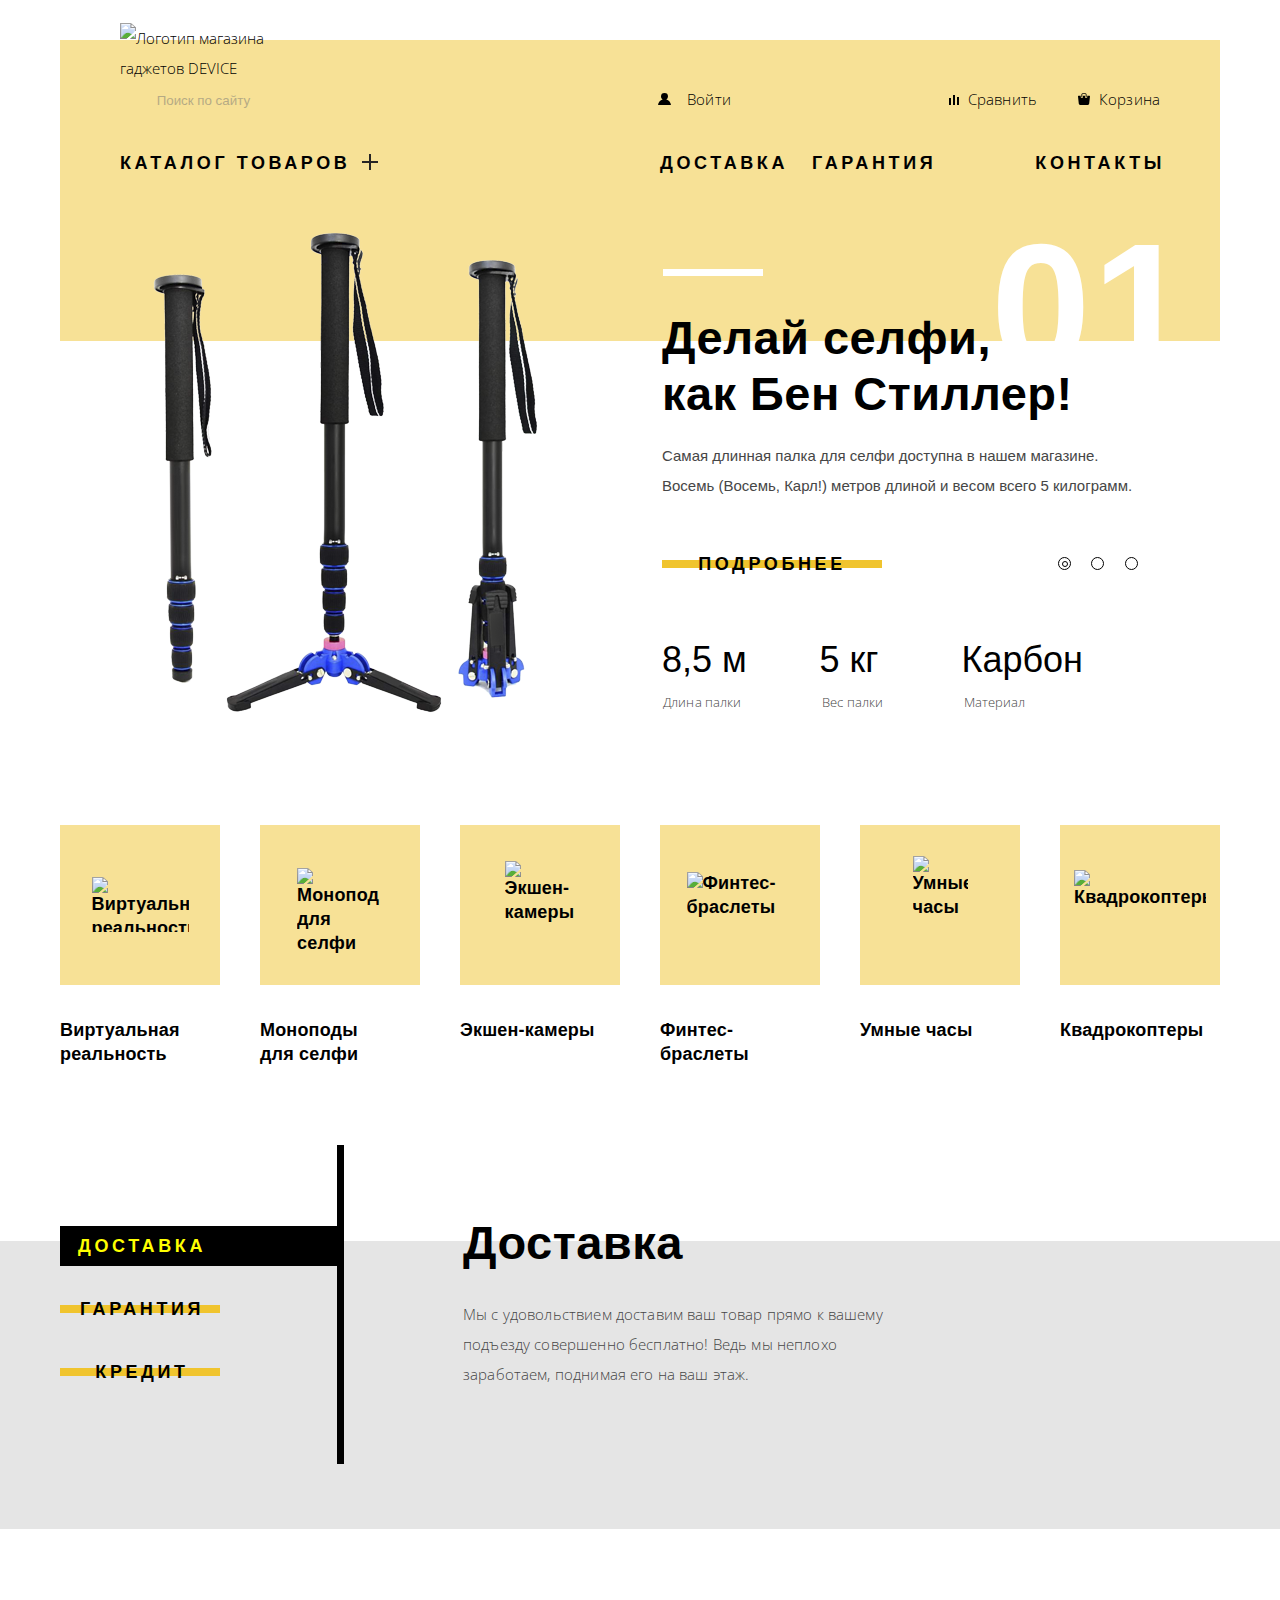
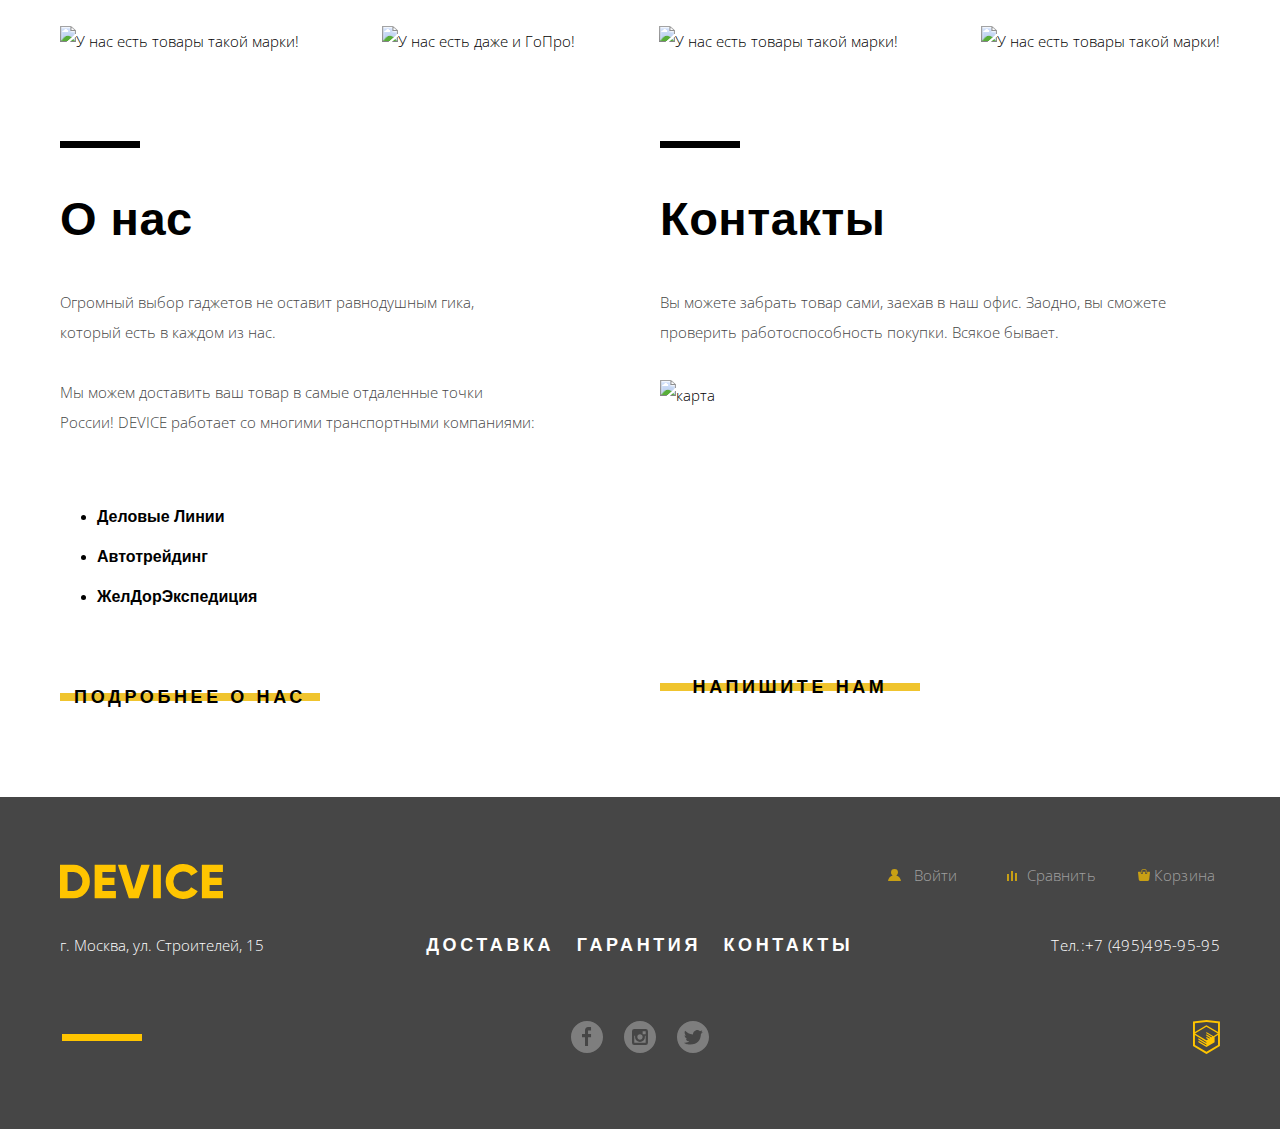
==== commit 18c2cb31: "g" ====
--- a/index.html
+++ b/index.html
@@ -4,10 +4,11 @@
 <head>
   <meta charset="utf-8">
   <title>HTML Academy: Девайс</title>
-  <!--сделать нормалайз полностью-->
   <link href="https://fonts.googleapis.com/css?family=Open+Sans:300,400&display=swap&subset=cyrillic" rel="stylesheet">
   <link href="css/normalize.css" rel="stylesheet">
-  <link rel="stylesheet" href="css/style.css">
+  <link rel="stylesheet" href="css/styleMin.css">
+  <!-- <link rel="stylesheet" href="css/style.css"> -->
+
 </head>
 
 <body>
@@ -207,7 +208,8 @@
           <li class="popular">
             <a class="popular-icon" href="catalog-monopod.html">
               <span class="popular-item">
-                <img src="img/popular-2.svg" class="popular-img popular-selfi" alt="Монопод для селфи" width="86" height="117">
+                <img src="img/popular-2.svg" class="popular-img popular-selfi" alt="Монопод для селфи" width="86"
+                  height="117">
               </span>
               <span class="popular-selfi">
                 Моноподы для селфи
@@ -217,7 +219,7 @@
           <li class="popular">
             <a class="popular-icon" href="#">
               <span class="popular-item">
-                <img src="img/popular-3.svg" class="popular-img"  alt="Экшен-камеры" width="71" height="87">
+                <img src="img/popular-3.svg" class="popular-img" alt="Экшен-камеры" width="71" height="87">
               </span>
               <span> Экшен-камеры</span>
             </a>
@@ -233,7 +235,7 @@
           <li class="popular">
             <a class="popular-icon" href="#">
               <span class="popular-item">
-                <img src="img/popular-5.svg" class="popular-img"  alt="Умные часы" width="55" height="98">
+                <img src="img/popular-5.svg" class="popular-img" alt="Умные часы" width="55" height="98">
               </span>
               <span> Умные часы</span>
             </a>
@@ -242,7 +244,7 @@
           <li class="popular">
             <a class="popular-icon" href="#">
               <span class="popular-item">
-                <img src="img/poppular-6.svg" class="popular-img"  alt="Квадрокоптеры" width="132" height="69">
+                <img src="img/poppular-6.svg" class="popular-img" alt="Квадрокоптеры" width="132" height="69">
               </span>
               <span>Квадрокоптеры</span>
             </a>
@@ -480,7 +482,6 @@
   <!-- секции для модальных окон 2штуки(popup)-->
   <section class="modal modal-write">
     <h2 class="visually-hidden">Напишите нам.</h2>
-
     <form class="feedback-form" action="https://echo.htmlacademy.ru" method="post">
       <div class="feedback-person">
         <p>
@@ -505,11 +506,12 @@
 
   <section class="modal modal-map">
     <h2 class="visually-hidden">Как до нас добраться</h2>
-
-    <!-- <iframe src="https://yandex.ru/map-widget/v1/?um=constructor%3A66a842096b577af37d8c13de2e5053c4c467d14bfd5ffc179665cc005a4d2714&amp;source=constructor"
-      width="960" height="559" frameborder="0" allowfullscreen>
-    </iframe> -->
-
+    <p>
+      <iframe
+        src="https://yandex.ru/map-widget/v1/?um=constructor%3A66a842096b577af37d8c13de2e5053c4c467d14bfd5ffc179665cc005a4d2714&amp;source=constructor"
+        width="960" height="559" frameborder="0" allowfullscreen>
+      </iframe>
+    </p>
     <p>
       <img src="img/map-big-jpg.jpg" alt="Офис компании по адресу ул.Строителей 15" width="960" height="559">
     </p>
@@ -517,92 +519,9 @@
       <span class="visually-hidden">Закрыть</span>
     </button>
   </section>
-  <script src="js/firstjs.js"></script>
-  <script src="js/mapjs.js"></script>
-
-  <!-- <script>
-    var link = document.querySelector(".contacts-about-write");
-    var popup = document.querySelector(".modal-write");
-    var close = popup.querySelector(".modal-close");
-
-    var linkMap = document.querySelector(".contacts-about-us");
-    var mopup = document.querySelector(".modal-map");
-    var mclose = mopup.querySelector(".modal-close");
-
-
-    var form = popup.querySelector(".feedback-form");
-    var login = popup.querySelector("[name=fullname]");
-    var email = popup.querySelector("[name=email]");
-    var message = popup.querySelector("[name=message]")
-
-    var isStorageSupport = true;
-    var storage = "";
-    var mail = "";
-
-    try {
-      storage = localStorage.getItem("login");
-      mail = localStorage.getItem("email");
-    } catch (err) {
-      isStorageSupport = false;
-    }
-
-    link.addEventListener("click", function (evt) {
-      evt.preventDefault();
-      popup.classList.add("modal-show");
-      if (storage) {
-        login.value = storage;
-        message.focus();
-      } else {
-        login.focus(); //узнать что бы курсор тоже там был
-      }
-    });
-    linkMap.addEventListener("click", function (evt) {
-      evt.preventDefault();
-      mopup.classList.add("modal-show");
-    })
-
-    close.addEventListener("click", function (evt) {
-      evt.preventDefault();
-      popup.classList.remove("modal-show");
-      popup.classList.remove("modal-error");
-    });
-
-    mclose.addEventListener("click", function (evt) {
-      evt.preventDefault();
-      mopup.classList.remove("modal-show");
-    })
-
-    form.addEventListener("submit", function (evt) {
-      if (!login.value || !email.value || !message.value) {
-        evt.preventDefault();
-        popup.classList.add("modal-error");
-      } else {
-        if (isStorageSupport) {
-          localStorage.setItem("login", login.value);
-          localStorage.setItem("email", email.value);
-        }
-      }
-    });
-
-    window.addEventListener("keydown", function (evt) {
-      if (evt.keyCode === 27) {
-        evt.preventDefault();
-        if (popup.classList.contains("modal-show")) {
-          popup.classList.remove("modal-show");
-          popup.classList.remove("modal-error");
-        }
-      }
-    });
-    window.addEventListener("keydown",function(evt) {
-      if(evt.keyCode===27){
-        evt.preventDefault();
-        if(mopup.classList.contains("modal-show")){
-          mopup.classList.remove("modal-show");
-        }
-      }
-    })
-
-  </script> -->
+  <script src="js/jsMin.js"></script>
+
+
 </body>
 
 </html>
--- a/css/styleMin.css
+++ b/css/styleMin.css
@@ -0,0 +1 @@
+@-webkit-keyframes bounce{0%{-webkit-transform:translateY(-2000px);transform:translateY(-2000px)}70%{-webkit-transform:translateY(30px);transform:translateY(30px)}90%{-webkit-transform:translateY(-10px);transform:translateY(-10px)}to{-webkit-transform:translateY(0);transform:translateY(0)}}@keyframes bounce{0%{-webkit-transform:translateY(-2000px);transform:translateY(-2000px)}70%{-webkit-transform:translateY(30px);transform:translateY(30px)}90%{-webkit-transform:translateY(-10px);transform:translateY(-10px)}to{-webkit-transform:translateY(0);transform:translateY(0)}}@-webkit-keyframes shake{0%,to{-webkit-transform:translateX(0);transform:translateX(0)}10%,30%,50%,70%,90%{-webkit-transform:translateX(-10px);transform:translateX(-10px)}20%,40%,60%,80%{-webkit-transform:translateX(10px);transform:translateX(10px)}}@keyframes shake{0%,to{-webkit-transform:translateX(0);transform:translateX(0)}10%,30%,50%,70%,90%{-webkit-transform:translateX(-10px);transform:translateX(-10px)}20%,40%,60%,80%{-webkit-transform:translateX(10px);transform:translateX(10px)}}@font-face{font-family:"Gilroy";src:url(../fonts/gilroyextrabold.woff2) format("woff2"),url(../fonts/gilroyextrabold.woff) format("woff");font-weight:800;font-display:swap}@font-face{font-family:"Gilroy";src:url(../fonts/gilroylight.woff2) format("woff2"),url(../fonts/gilroylight.woff) format("woff");font-weight:300;font-display:swap}*,::after,::before{-webkit-box-sizing:inherit;box-sizing:inherit}html{-webkit-box-sizing:border-box;box-sizing:border-box}a,body{color:#000}body{margin:0;padding:0;font-family:'Open Sans',"Arial",sans-serif;font-size:15px;line-height:30px;font-weight:300;background-color:#fff}a{text-decoration:none}.button{display:block;position:relative;width:200px;height:40px;background-color:#ebebeb;border:0;text-transform:uppercase;font-family:"Gilroy","Arial",sans-serif;font-size:18px;font-weight:800;line-height:40px;letter-spacing:3.6px;text-align:center;color:#000;z-index:2}.button:hover::before,.contacts-about:hover::after,.slides-detail:hover::after{height:100%}.button:focus{color:rgb(0,0,0,.3)}.button::before{content:"";display:block;position:absolute;width:100%;height:8px;-webkit-transform:translateY(50%);-ms-transform:translateY(50%);transform:translateY(50%);bottom:50%;left:0;background-color:#f0c42e;z-index:-1}header.container{width:1160px;display:-webkit-box;display:-ms-flexbox;display:flex;-webkit-box-orient:vertical;-webkit-box-direction:normal;-ms-flex-direction:column;flex-direction:column;-webkit-box-align:start;-ms-flex-align:start;align-items:flex-start;margin-top:40px;background-color:#f7e196;padding-left:60px;padding-right:55px;padding-bottom:8px}.header-logo{width:163px;height:35px;margin-top:-17px;margin-bottom:25px}.header-logo:hover .header-device{opacity:.7}.header-logo:focus{opacity:.4}.slider{background-image:-o-linear-gradient(#f7e196 27%,#fff 0);background-image:-webkit-gradient(linear,left top,left bottom,color-stop(27%,#f7e196),color-stop(0,#fff));background-image:linear-gradient(#f7e196 27%,#fff 0)}.main-navigation{width:1160px;display:-webkit-box;display:-ms-flexbox;display:flex;-webkit-box-orient:vertical;-webkit-box-direction:normal;-ms-flex-direction:column;flex-direction:column;-webkit-box-align:start;-ms-flex-align:start;align-items:flex-start;background-color:#f7e196;padding-left:60px;padding-right:55px;padding-bottom:17px}.visually-hidden{position:absolute;clip:rect(0 0 0 0);width:1px;height:1px;margin:-1px}.header-search-button{display:none}.container{width:1200px;margin:0 auto;padding:0 20px}.header-navigation{display:-webkit-box;display:-ms-flexbox;display:flex;width:540px;margin-top:auto;padding-left:33px;margin-left:auto;-webkit-box-pack:justify;-ms-flex-pack:justify;justify-content:space-between}.header-navigation svg{fill:#000}.header-login span,header .login-clear{padding-right:12px}.header-basket{padding-right:0}.header-basket span{padding-right:5px}.header-basket svg,.header-contrast svg{margin-right:5px}.header-contrast span{padding-right:9px}.login-clear{font-family:'Open Sans',"Arial",sans-serif;font-size:15px;font-weight:300;font-style:normal;font-stretch:normal;line-height:2;letter-spacing:.15px;text-align:left;color:rgba(0,0,0,.3)}.header-contrast-padding{padding-left:174px}.header-servis,.header-servis-list{display:-webkit-box;display:-ms-flexbox;display:flex}.header-servis{padding-top:5px;font-family:"Gilroy","Arial",sans-serif;font-size:18px;font-weight:800;line-height:1.33;letter-spacing:3.6px;text-align:left;color:#000;width:100%}.header-servis-list{width:545px;-webkit-box-pack:justify;-ms-flex-pack:justify;justify-content:space-between;text-transform:uppercase}.header-delevery{padding-right:75px}.header-catalog{margin-right:auto}.header-catalog-list{position:relative;padding-left:0}.catalog-main::after{content:"";width:16px;height:20px;display:inline-block;vertical-align:middle;margin-left:12px;background-image:url(../img/plus.svg);background-repeat:no-repeat}.header-item span{padding-left:5px}.header-catalog-list:hover .header-catalog-sub{display:-webkit-box;display:-ms-flexbox;display:flex}.header-catalog-sub{position:absolute;width:1160px;height:166px;left:-60px;-ms-flex-wrap:wrap;flex-wrap:wrap;-webkit-box-orient:vertical;-webkit-box-direction:normal;-ms-flex-direction:column;flex-direction:column;padding-left:59px;padding-right:483px;padding-bottom:40px;background-color:#f7e196;z-index:2;text-transform:none;font-family:'Open Sans',"Arial",sans-serif;font-size:15px;font-weight:300;line-height:2.4;letter-spacing:.15px;text-align:left}.header-catalog-sub li:nth-child(5){margin-bottom:22px}.header-item{text-transform:uppercase}.header-item:hover{color:#635a3c}.header-search::before{content:"";width:16px;height:16px;display:inline-block;vertical-align:middle;margin-right:.1em;padding-top:20px;background-image:url(../img/search.svg);background-repeat:no-repeat}.header-search-text{padding-left:11px;border:0;background-color:#f7e196;opacity:.5;color:rgba(0,0,0,.3)}.header-search input:hover{opacity:.6;color:rgba(0,0,0,.6)}.header-search input:focus{color:#000;opacity:1}.header-top{display:-webkit-box;display:-ms-flexbox;display:flex;padding-left:4px;-webkit-box-pack:justify;-ms-flex-pack:justify;justify-content:space-between;width:100%;padding-top:1px;font-family:'Open Sans',"Arial",sans-serif;font-size:15px;font-weight:300;line-height:2;letter-spacing:.15px;text-align:left;color:#000}.header-catalog-sub{display:none}.header-catalog-list,.header-catalog-sub,.header-navigation,.header-servis-list{list-style:none}.footer-center-service a:hover,.header-catalog-list a:hover,.header-catalog-sub a:hover,.header-navigation a:hover,.header-servis-list a:hover{opacity:.6}.footer-center-service a:focus,.header-catalog-list a:focus,.header-catalog-sub a:focus,.header-navigation a:focus,.header-servis-list a:focus{opacity:.3}.image-container{width:526px;height:486px;display:-webkit-box;display:-ms-flexbox;display:flex;-webkit-box-pack:center;-ms-flex-pack:center;justify-content:center;-ms-flex-negative:0;flex-shrink:0}.sliders-number{position:absolute;display:block;right:34px;top:-12px;width:167px;height:131px;margin:0;font-family:"Gilroy","Arial",sans-serif;font-size:179px;font-weight:800;line-height:1;letter-spacing:1.79px;text-align:right;color:#fff;vertical-align:middle}.main-sliders li,.slider-list{position:relative}.main-sliders-controls{display:-webkit-box;display:-ms-flexbox;display:flex;list-style:none;-ms-flex-pack:distribute;justify-content:space-around;position:absolute;right:22px;bottom:148px;z-index:3;width:100px;height:18px;padding:0;margin:0;font-size:0;-webkit-transform:translateX(-50%);-ms-transform:translateX(-50%);transform:translateX(-50%)}.slider input,.slides{display:none}.slides img{margin:auto}.slides .slider-3png{width:526px;margin-right:0}.main-sliders-controls label{position:relative;display:inline-block;vertical-align:middle;width:13px;height:13px;border:1px solid #000;border-radius:50%;cursor:pointer}#control-first:checked~.main-sliders .slides-first,#control-three:checked~.main-sliders .slides-three,#control-two:checked~.main-sliders .slides-two{display:-webkit-box;display:-ms-flexbox;display:flex}#control-first:checked~.main-sliders-controls .slider-1::before,#control-three:checked~.main-sliders-controls .slider-3::before,#control-two:checked~.main-sliders-controls .slider-2::before{content:"";position:absolute;left:3px;top:2.5px;z-index:2;width:6px;height:6px;background-color:inherit;border:1.5px solid #000;border-radius:50%}.main-sliders{display:-webkit-box;display:-ms-flexbox;display:flex;list-style:none;margin:0;padding-left:22px;padding-top:27px}.controls-list input{-webkit-appearance:none;-moz-appearance:none;appearance:none;opacity:0}.slides-text{width:100%;position:relative;padding-top:34px;padding-left:54px;margin:0}.slides-text ::before{content:"";position:absolute;width:100px;height:7px;top:39px;left:54px;margin:1px;background-color:#fff}.slides-text table{display:-webkit-box;display:-ms-flexbox;display:flex;-webkit-box-pack:start;-ms-flex-pack:start;justify-content:flex-start;width:530px;padding-top:51px;margin:0;padding-left:0}.feature-item,.slides-feature{font-family:"Gilroy","Arial",sans-serif;text-align:left}.slides-feature{margin-bottom:19px;letter-spacing:.47px;width:508px;font-size:47px;font-weight:800;line-height:1.19;color:#000}.feature-item{width:479px;padding-bottom:28px;font-size:15px;font-weight:300;line-height:2;color:#464646}.feature-three{width:520px;margin-bottom:0;margin-top:0;padding:0 0 34px}.feature-tr,.feature-tr td{display:-webkit-box;display:-ms-flexbox;display:flex;width:437px}.feature-tr td{width:100%;font-family:"Gilroy","Arial",sans-serif;font-size:36px;font-weight:300;line-height:1.33;text-align:left;color:#000}.feature-tr td:first-child{padding-right:28px;padding-left:0}.feature-tr td:nth-child(2){padding-right:6px}.feature-tr-bottom,.feature-tr-bottom td{display:-webkit-box;display:-ms-flexbox;display:flex;width:442px}.feature-tr-bottom td{-webkit-box-pack:justify;-ms-flex-pack:justify;justify-content:space-between;width:100%;padding-top:7px;font-family:'Open Sans',"Arial",sans-serif;font-size:13px;font-weight:300;line-height:1.54;letter-spacing:.13px;text-align:left;color:#464646}.feature-tr-bottom td:first-child{padding-right:27px}.slides-detail{position:relative;display:block;width:220px;height:40px;z-index:1;font-family:"Gilroy","Arial",sans-serif;font-size:18px;font-weight:800;line-height:40px;letter-spacing:3.6px;text-align:center;color:#000;text-transform:uppercase}.slides-detail::after{display:block;-webkit-transform:translateY(50%);-ms-transform:translateY(50%);transform:translateY(50%);content:"";position:absolute;width:100%;height:8px;bottom:50%;left:0;background-color:#f0c42e;z-index:-1}.slides-detail:focus{color:rgb(0,0,0,.3)}.popular-list{margin-top:95px}.popular-list .container{padding:0}.popular-back,.popular-item,.popular-list{display:-webkit-box;display:-ms-flexbox;display:flex}.popular-back{list-style:none;padding:0;-webkit-box-pack:justify;-ms-flex-pack:justify;justify-content:space-between;margin-bottom:174px}span.popular-selfi{padding-right:32px}img.popular-selfi{-ms-flex-item-align:end;align-self:flex-end}.popular-item{width:160px;height:160px;margin-bottom:34px;-webkit-box-pack:center;-ms-flex-pack:center;justify-content:center;-webkit-box-align:center;-ms-flex-align:center;align-items:center;background-color:#f7e196}.popular:hover .popular-item{background-color:#f0c42e}.popular-icon:focus .popular-img,.popular:focus .popular-item p{opacity:.5}.popular,.popular a{width:160px}.popular a{display:-webkit-box;display:-ms-flexbox;display:flex;-webkit-box-pack:center;-ms-flex-pack:center;-webkit-box-align:center;-ms-flex-align:center;align-items:center;-webkit-box-orient:vertical;-webkit-box-direction:normal;-ms-flex-direction:column;flex-direction:column;min-height:240px;font-family:"Gilroy","Arial",sans-serif;font-size:18px;font-weight:800;line-height:1.33;letter-spacing:.18px;text-align:left;color:#000}.popular span{width:100%}.popular-monopod{padding:20% 0 0}.service{width:100%;min-height:320px;margin-bottom:65px;background-image:-o-linear-gradient(#e5e5e5 90%,#fff 10%);background-image:-webkit-gradient(linear,left top,left bottom,color-stop(90%,#e5e5e5),color-stop(10%,#fff));background-image:linear-gradient(#e5e5e5 90%,#fff 10%)}.service,.service .container{display:-webkit-box;display:-ms-flexbox;display:flex}.service-slider-slides{width:800px;padding-left:86px}.service-slider-controls{position:relative}.service-slider-controls::after{content:"";position:absolute;top:60px;left:121px;width:319px;height:7px;-webkit-transform:rotate(90deg);-ms-transform:rotate(90deg);transform:rotate(90deg);background-color:#000}.controls-list{display:-webkit-box;display:-ms-flexbox;display:flex;-webkit-box-orient:vertical;-webkit-box-direction:normal;-ms-flex-direction:column;flex-direction:column;-webkit-box-pack:justify;-ms-flex-pack:justify;justify-content:space-between;width:277px;margin-top:-15px;padding:0;font-family:"Gilroy","Arial",sans-serif;font-size:18px;font-weight:800;letter-spacing:3.6px;text-align:center;color:#000}.controls-list,.service-list{list-style:none}.controls-item{position:relative;min-height:40px;text-transform:uppercase;font-family:"Gilroy","Arial",sans-serif;font-size:18px;font-weight:800;letter-spacing:3.6px;text-align:center;color:#000}.controls-item:first-child,.controls-item:nth-child(2){margin-bottom:23px}.controls-item:before{content:"";position:absolute;width:160px;height:8px;top:50%;-webkit-transform:translateY(-50%);-ms-transform:translateY(-50%);transform:translateY(-50%);right:117px;z-index:1;background-color:#f0c42e}.controls-item label{display:-webkit-box;display:-ms-flexbox;display:flex;width:278px;-webkit-box-align:center;-ms-flex-align:center;align-items:center;-webkit-box-pack:center;-ms-flex-pack:center;justify-content:center;padding-right:114px;height:40px}.controls-item label span{z-index:3}.service input{display:none}.servise-item{display:none;width:690px;min-height:200px}.servise-credit,.servise-delivery,.servise-garant{background-image:url(../img/delivery.svg);background-repeat:no-repeat;background-position-x:100%;background-position-y:13px}.servise-credit,.servise-garant{background-image:url(../img/warranty.svg)}.servise-credit{background-image:url(../img/credit.svg)}#contacts:checked~.service-slider-slides .servise-credit,#delivery:checked~.service-slider-slides .servise-delivery,#garant:checked~.service-slider-slides .servise-garant{display:block}#delivery:checked~.service-slider-controls .delivery-label{background-color:#000;color:#ff0;z-index:99}#contacts:checked~.service-slider-controls .controls-item:nth-child(3):before,#delivery:checked~.service-slider-controls .controls-item:nth-child(1):before,#garant:checked~.service-slider-controls .controls-item:nth-child(2):before{opacity:0}#garant:checked~.service-slider-controls .garant-label{background-color:#000;color:#ff0;z-index:-1}#contacts:checked~.service-slider-controls .contacts-label{background-color:#000;color:#ff0;z-index:2}.servise-item h2{margin-top:-43px;margin-bottom:26px;font-family:"Gilroy","Arial",sans-serif;font-size:47px;font-weight:800;line-height:1.29;letter-spacing:.47px;text-align:left;color:#000}.servise-item p{letter-spacing:.15px}.delivery-text{width:426px;min-height:75px}.credit-text,.garant-text{width:436px;min-height:75px}.credit-text{width:425px}.logotips{margin-bottom:100px}.logotips .container{display:-webkit-box;display:-ms-flexbox;display:flex;-webkit-box-pack:justify;-ms-flex-pack:justify;justify-content:space-between}.logo-bw,.logotip{position:relative}.logo-color{position:absolute;top:45%;left:-50%;-webkit-transform:translate(50%,-50%);-ms-transform:translate(50%,-50%);transform:translate(50%,-50%);-webkit-transition:opacity .5s;-o-transition:opacity .5s;transition:opacity .5s;opacity:0}.logo-bw,.logotip:hover .logo-color{opacity:1}.logotip:hover .logo-bw{opacity:0}.index-columns{display:-webkit-box;display:-ms-flexbox;display:flex;-webkit-box-pack:justify;-ms-flex-pack:justify;justify-content:space-between;margin-bottom:80px}.map{position:relative;width:462px}.about::before,.map::before{content:"";position:absolute;top:-15px;width:80px;height:7px;background-color:#000}.map-text{width:475px}.map-row{padding-bottom:15px}.text-column{padding-bottom:18px}.map-delevery{padding-top:24px;padding-left:37px;font-family:"Gilroy","Arial",sans-serif;font-size:16px;font-weight:800;line-height:2.5;text-align:left;color:#000}.about{position:relative;width:560px;min-height:46px}.about-text{width:560px;padding-bottom:5px}.about-map,.map-text{margin-bottom:60px}.about-map{width:560px;min-height:222px}.about h2,.map h2,section .contacts-about{font-family:"Gilroy","Arial",sans-serif;font-weight:800;color:#000}.about h2,.map h2{padding-bottom:5px;font-size:47px;line-height:1.02;letter-spacing:.47px;text-align:left}.delevery-text{padding-bottom:20px}.about p,.map p,.servise-item p{font-family:'Open Sans',"Arial",sans-serif;font-size:15px;font-weight:300;line-height:2;text-align:left;color:#464646}section .contacts-about{position:relative;display:block;width:260px;padding:0;font-size:18px;line-height:40px;letter-spacing:3.6px;text-align:center;text-transform:uppercase;z-index:1}.contacts-about::after{content:"";display:block;position:absolute;top:50%;left:0;-webkit-transform:translateY(-50%);-ms-transform:translateY(-50%);transform:translateY(-50%);width:100%;height:8px;background-color:#f0c42e;z-index:-1}.contacts-about-write{padding-left:17px}.main-footer{width:100%;margin-left:auto;margin-right:auto;padding-top:45px;padding-bottom:66px;background-color:#464646}.footer-navi,.main-footer .container{display:-webkit-box;display:-ms-flexbox;display:flex}.main-footer .container{-webkit-box-orient:vertical;-webkit-box-direction:normal;-ms-flex-direction:column;flex-direction:column;-webkit-box-pack:center;-ms-flex-pack:center;justify-content:center}.footer-navi{margin-left:auto;width:100%;-webkit-box-pack:justify;-ms-flex-pack:justify;justify-content:space-between}.name{font-family:'Open Sans',"Arial",sans-serif;font-size:15px;font-weight:300;font-style:normal;font-stretch:normal;line-height:2;letter-spacing:.15px;text-align:left;color:rgba(255,255,255,.3)}.footer-top-logo{fill:#ffc500;margin-right:auto;margin-top:auto}.footer-top-logo:hover{fill:#b5921c}.footer-top-logo:focus{fill:#7d6c30}.footer-service,.footer-social{display:-webkit-box;display:-ms-flexbox;display:flex;width:463px;-webkit-box-pack:justify;-ms-flex-pack:justify;justify-content:space-between;margin:auto;padding:0 36px 0 0}.footer-social{width:165px;opacity:.3;padding:0 0 0 27px}.footer-social a{fill:#fff}.footer-social a:hover{fill:#b5b5b5}.footer-social a:focus{fill:#585858}.footer-telephone{letter-spacing:.3px}.footer-bottom,.footer-center,.footer-top{display:-webkit-box;display:-ms-flexbox;display:flex}.footer-top{width:100%;margin:0;padding-bottom:7px}.footer-bottom,.footer-center{-webkit-box-align:center;-ms-flex-align:center;align-items:center}.footer-center{margin-bottom:45px}.footer-bottom{position:relative;width:auto}.footer-bottom::before{content:"";position:absolute;width:80px;height:7px;top:14px;left:2px;background-color:#ffc500}.footer-htmlacademy{fill:#ffc500}.footer-htmlacademy:hover{fill:#b5921c}.footer-htmlacademy:focus{fill:#7d6c30}.footer-navi span{fill:#ffc600}.footer-navi a{opacity:.7;font-family:'Open Sans',"Arial",sans-serif;font-size:15px;font-weight:300;font-style:normal;font-stretch:normal;line-height:2.4;letter-spacing:.15px;text-align:left;color:rgba(255,255,255,.7)}.footer-login .login-clear:hover,.footer-navi a:hover{color:#fff}.footer-navi a:focus{color:#5b5b5b}.footer-login{margin-left:auto}.footer-login .login-clear{color:rgba(255,255,255,.3)}.footer-login svg{margin-right:9px}.footer-login span{padding-right:8px}.footer-contrast,.footer-login{padding-right:42px}.footer-basket,.footer-contrast svg{margin-right:5px}.footer-center address,.footer-telephone a{font-style:normal;font-family:'Open Sans',"Arial",sans-serif;font-size:15px;font-weight:300;line-height:2;text-align:left;color:#fff}.footer-navi,.footer-service,.footer-social{list-style:none}.footer-service a:hover{color:#a6a6a6}.footer-service a:focus{color:#7d7d7d}.feedback-form label,.footer-service a{font-family:"Gilroy","Arial",sans-serif;font-size:18px;font-weight:800;line-height:1.33;text-align:left}.footer-service a{text-transform:uppercase;letter-spacing:3.6px;color:#fff}.modal-map,.modal-write{display:none;width:960px;top:50%;left:50%;margin-left:-480px;-webkit-box-shadow:0 10px 20px 0 rgba(4,6,6,.2);box-shadow:0 10px 20px 0 rgba(4,6,6,.2)}.modal-map{z-index:1;margin-top:-280px;height:559px}.modal-map p{position:absolute;top:0;left:0;z-index:1;margin:0}.modal-map iframe{width:960px;height:559px;position:relative;z-index:2;border:0border-style: none}.modal-write{height:553px;margin-top:-276px;padding:75px 98px 100px 92px}.modal-show{display:block;-webkit-animation:bounce .6s;animation:bounce .6s}.modal-error{-webkit-animation:shake .6s;animation:shake .6s}.modal-send{margin-top:55px}.modal,.modal-close,.modal-send{background-color:#fff}.modal-close{top:22px;right:22px;width:55px;height:55px;background-image:url(../img/modal-close.svg);border:0;cursor:pointer;border-radius:50%;position:absolute;z-index:99}.modal{position:fixed;color:#000;z-index:1}.feedback-form input,.feedback-form textarea{border:0}.feedback-form label{color:#000}.feedback-form input{width:360px;min-height:50px;display:-webkit-box;display:-ms-flexbox;display:flex;padding-left:20px;font-family:'Open Sans',"Arial",sans-serif;font-size:14px;line-height:1.29;text-align:left;color:rgba(70,70,70,.4);background-color:rgba(70,70,70,.1)}.feedback-form input:focus,.feedback-textarea textarea:focus{background-color:#fff;color:#464646}.feedback-textarea input:invalid{background-color:#f5d9d9}.feedback-person,.sorting li{display:-webkit-box;display:-ms-flexbox;display:flex;-webkit-box-pack:justify;-ms-flex-pack:justify;justify-content:space-between}.feedback-textarea{margin-top:20px}.feedback-textarea textarea{width:100%;min-height:156px;padding:20px;font-family:'Open Sans',"Arial",sans-serif;font-size:14px;line-height:1.29;text-align:left;color:rgba(70,70,70,.4);background-color:rgba(70,70,70,.1)}main h1{padding-left:201px;font-family:"Gilroy","Arial",sans-serif;font-size:47px;font-weight:800;line-height:1.02;letter-spacing:.47px;text-align:left;color:#000}.container .monopod-title{padding-left:62px;padding-top:5px;margin-bottom:20px}.breadcrumbs{display:-webkit-box;display:-ms-flexbox;display:flex;list-style:none;margin-bottom:42px;margin-left:5px}.breadcrumbs li:nth-child(1)::after,.breadcrumbs li:nth-child(2)::after{content:" ";width:4px;min-height:10px;margin-left:16px;display:inline-block;vertical-align:middle;background-repeat:no-repeat;background-image:url(../img/nav-arrow.svg)}.breadcrumbs a{padding-left:16px;font-family:'Open Sans',"Arial",sans-serif;font-size:14px;font-weight:300;line-height:1.71;letter-spacing:.14px;text-align:left;color:rgba(0,0,0,.3)}.breadcrumbs a:hover{color:#848484}.breadcrumbs a:focus{color:#efefef}.filters{width:100%;margin-left:auto;margin-right:auto;min-height:71px;-webkit-box-align:center;-ms-flex-align:center;align-items:center;background-color:#ebebeb;background-image:-o-linear-gradient(left,#d9d9d9 28%,transparent 25%);background-image:-webkit-gradient(linear,left top,right top,color-stop(28%,#d9d9d9),color-stop(25%,transparent));background-image:linear-gradient(90deg,#d9d9d9 28%,transparent 25%)}.filters,.filters .container,.filters h2,.sorting{display:-webkit-box;display:-ms-flexbox;display:flex}.filters .container{min-height:72px}.filters h2,.sorting{-webkit-box-align:center;-ms-flex-align:center;align-items:center;text-align:left}.filters h2{text-transform:uppercase;color:#000;font-family:"Gilroy","Arial",sans-serif;font-size:16px;font-weight:800;line-height:2.5;letter-spacing:3.5px}.sorting{width:325px;margin-left:11px;-webkit-box-pack:justify;-ms-flex-pack:justify;justify-content:space-between;list-style:none;font-family:'Open Sans',"Arial",sans-serif;font-size:14px;font-weight:400;font-style:normal;font-stretch:normal;line-height:1.29;letter-spacing:normal}.sorting,.sorting a{color:rgba(164,164,164,.6)}.sorting-current a{color:#000;opacity:1}.sorting a:hover{color:#666}.sorting a:focus{color:#222}.wrapper{display:-webkit-box;display:-ms-flexbox;display:flex;width:327px;min-height:72px;-webkit-box-align:center;-ms-flex-align:center;align-items:center;background-color:#d9d9d9;padding-left:62px}.wrapper-left{width:833px;-ms-flex-negative:0;flex-shrink:0;padding-left:78px;margin-left:auto}.arrow-list,.sorting-arrow,.sorting-arrow li,.wrapper-left{display:-webkit-box;display:-ms-flexbox;display:flex}.arrow-list{-webkit-box-align:center;-ms-flex-align:center;align-items:center;width:60px;margin-right:auto;margin-left:139px;-webkit-box-pack:center;-ms-flex-pack:center;justify-content:center}.sorting-arrow,.sorting-arrow li{-webkit-box-pack:justify;-ms-flex-pack:justify;justify-content:space-between}.sorting-arrow{width:78px;-webkit-box-align:center;-ms-flex-align:center;align-items:center;list-style:none;margin-left:auto}.sorting-arrow li{font-family:'Open Sans',"Arial",sans-serif;font-size:0;line-height:1.29;text-align:left;fill:#d3d2d2}.sorting-arrow .arrow-down,.sorting-arrow .arrow-top,.sorting-arrow a{width:11px;min-height:10px}.sorting-arrow li:hover{fill:#a7a5a6}.arrow:focus{fill:#000;opacity:1}.filter-container-left{width:327px;background-color:#ebebeb;-ms-flex-negative:0;flex-shrink:0;padding-left:47px}.market{width:100%;background-color:#ebebeb;background-image:-o-linear-gradient(right,#fff 70%,transparent 25%);background-image:-webkit-gradient(linear,right top,left top,color-stop(70%,#fff),color-stop(25%,transparent));background-image:linear-gradient(-90deg,#fff 70%,transparent 25%)}.catalog-monopod,.market,.market .container,.monopod-list{display:-webkit-box;display:-ms-flexbox;display:flex}.catalog-monopod,.monopod-list{-ms-flex-wrap:wrap;flex-wrap:wrap}.catalog-monopod{width:833px;-ms-flex-negative:0;flex-shrink:0;background-color:#fff;padding-top:40px;padding-left:35px;margin-left:auto;-webkit-box-pack:center;-ms-flex-pack:center;justify-content:center}.monopod-list{-webkit-box-pack:justify;-ms-flex-pack:justify;justify-content:space-between;padding-bottom:0;margin-bottom:5px}.monopod-list li{position:relative;width:360px}.monopod{margin-bottom:13px}.monopod-image{margin-bottom:22px}.point,.show{display:none;padding:0;text-align:center;color:#000}.show{position:relative;height:12px;text-transform:uppercase;vertical-align:center;z-index:1;font-family:"Gilroy","Arial",sans-serif;font-size:18px;font-weight:800;letter-spacing:3.6px}.show::before{content:"";display:block;position:absolute;width:100%;height:8px;top:50%;right:0;background-color:#f0c42e;z-index:-1}.point{font-family:'Open Sans',"Arial",sans-serif;font-size:13px;font-weight:300;letter-spacing:.13px;opacity:.4}.monopod .point,.monopod .show{width:200px;margin-bottom:33px;border:0;background:0 0}.monopod .actions,.monopod-new::before{position:absolute;display:-webkit-box;display:-ms-flexbox;display:flex;-webkit-box-pack:center;-ms-flex-pack:center;justify-content:center;-webkit-box-align:center;-ms-flex-align:center;align-items:center}.monopod .actions{left:0;min-height:360px;-webkit-box-orient:vertical;-webkit-box-direction:normal;-ms-flex-direction:column;flex-direction:column;padding-top:100px;z-index:10;top:13px;width:100%}.filter fieldset,.monopod-new{position:relative}.monopod-new::before{content:"NEW";width:60px;height:60px;top:28px;right:24px;border:2px solid rgba(0,0,0,.2);border-radius:50%}.filter fieldset{border:0}.price-sort{margin-bottom:31px}.bluetooth-sort::before,.color-sort::before,.price-sort::before{content:"";position:absolute;width:201px;height:2px;background-color:#000}.price-sort::before{bottom:124px}.price-sort legend{padding-top:87px;margin-bottom:37px}.price-range{width:201px;font-family:"Gilroy","Arial",sans-serif;font-size:14px;font-weight:300;line-height:1.71;text-align:left;color:rgba(0,0,0,.2)}.price-controls{position:relative;min-height:32px;font-size:0}.range-controls{position:relative;margin-bottom:10px}.range-controls .bar{width:56%;height:2px;background-color:#91c92f}.range-controls .scale{min-height:2px;background-color:#dbdbdb}.range-toogle{position:absolute;top:-10px;width:22px;height:21px;z-index:1;border-radius:50%;-webkit-box-shadow:0 2px 1px 0 rgba(0,1,1,.2);box-shadow:0 2px 1px 0 rgba(0,1,1,.2);background:gray;border:9px solid #fff}.range-toogle-min{left:-7px}.range-toogle-max{left:53%}.filter legend,.price-controls label{font-family:"Gilroy","Arial",sans-serif}.price-controls label{display:inline-block;vertical-align:top;cursor:pointer;font-size:14px;font-weight:300;line-height:1.1}.price-controls input{width:40px;color:inherit;font:inherit;border:0;background:inherit;text-align:left;vertical-align:center;background-color:#ebebeb}.price-controls .max-price,.price-controls .min-price{width:88px;text-align:left;vertical-align:center}.filter legend{font-size:18px;font-weight:800;line-height:12px;letter-spacing:.18px;text-align:left;color:#000}.color-sort{position:relative;margin-bottom:18px}.bluetooth-sort::before,.color-sort::before{top:-42px}.color-sort legend{margin-bottom:13px}.bluetooth-sort{margin-bottom:1px}.bluetooth{margin-bottom:10px}.bluetooth-sort::before{top:-40px}.bluetooth-list{font-family:'Open Sans',"Arial",sans-serif;font-size:14px;font-weight:300;line-height:2.86;letter-spacing:.14px;text-align:left}.demonstrate{margin-left:13px}.filter ul{list-style:none;line-height:14px;padding-left:0}.color-list li{padding-bottom:17px}.check-input{position:absolute;-webkit-appearance:none;-moz-appearance:none;appearance:none}.check::before{content:"";background-image:url(../img/checkbox-off.svg);background-repeat:no-repeat;display:inline-block;width:23px;height:23px;margin-right:1.2em;vertical-align:middle}.check-input:disabled+.check{opacity:.3}.check-input:checked+.check::before{background-image:url(../img/checkbox-on.svg)}.check-input:active+.check,.check-input:checked+.check,.check-input:focus+.check{font-weight:600;opacity:1}.check-input:checked+.check:hover,.check-input:checked+.radio:hover{opacity:.6}.radio::before{content:"";background-image:url(../img/radio-off.svg);background-repeat:no-repeat;display:inline-block;width:26px;height:26px;margin-right:11px;vertical-align:middle}.check-input:checked+.radio::before{background-image:url(../img/radio-on.svg)}.check-input:checked+.radio:focus{opacity:1}.radio{display:block;padding-bottom:14px}.check-input:active+.radio,.check-input:checked+.radio,.check-input:focus+.radio{font-weight:600}.monopod-list{list-style:none}.monopod:hover .actions{background:rgb(238,238,238,.8)}.monopod:hover .point,.monopod:hover .show{display:block}.monopod-price,.monopod-type{font-family:"Gilroy","Arial",sans-serif}.monopod-type{display:-webkit-box;display:-ms-flexbox;display:flex;-webkit-box-pack:justify;-ms-flex-pack:justify;justify-content:space-between;font-size:18px;font-weight:800;line-height:1.33;letter-spacing:.18px;text-align:left;color:#000}.monopod-type a{display:block;width:300px;padding-right:46px}.monopod-type .monopod-odd{padding-right:0}.monopod-price{width:84px;font-size:16px;font-weight:300;line-height:1.5;letter-spacing:.16px;text-align:center;color:#464646}.pagination-items,.pagination-list{display:-webkit-box;display:-ms-flexbox;display:flex;list-style:none;-webkit-box-pack:justify;-ms-flex-pack:justify;justify-content:space-between;-webkit-box-align:center;-ms-flex-align:center;align-items:center}.pagination-list{min-height:70px;padding-left:0;padding-right:0;margin-left:auto;margin-bottom:77px;margin-top:0;background-color:#ebebeb;width:759px}.pagination-items{width:139px;padding:0}.pagination-list a{font-family:"Gilroy","Arial",sans-serif;font-size:16px;font-weight:800;line-height:1.5;letter-spacing:3.2px;text-align:left;color:#000}.pagination-list>li:first-child:hover,.pagination-list>li:last-child:hover{background-color:#d9d9d9}.pagination-list li:first-child a:focus,.pagination-list li:last-child a:focus{color:#979797}.pagination-list li:first-child,.pagination-list li:last-child{width:130px;display:-webkit-box;display:-ms-flexbox;display:flex;height:100%;-webkit-box-align:center;-ms-flex-align:center;align-items:center;-webkit-box-pack:center;-ms-flex-pack:center;justify-content:center}.pagination-list li:first-child a,.pagination-list li:last-child a{width:100%;text-align:center}.pagination-current a,.pagination-item a{font-family:"Gilroy","Arial",sans-serif;font-size:16px;font-weight:800;line-height:1.5;letter-spacing:3.2px;text-align:left}.pagination-item a{cursor:pointer;color:#b2b2b2}.pagination-current a{color:#000}.pagination-items a:hover{color:#666}.pagination-items a:focus{color:#000}--- a/css/style.css
+++ b/css/style.css
@@ -233,7 +233,6 @@
   display: flex;
   width: 100%;
   padding-top: 5px;
-  /* padding-bottom: 15px; */
   font-family: "Gilroy", "Arial", sans-serif;
   font-size: 18px;
   font-weight: 800;
@@ -430,7 +429,6 @@
   width: 167px;
   height: 131px;
   margin: 0;
-  /* z-index: 1; */
   font-family: "Gilroy", "Arial", sans-serif;
   font-size: 179px;
   font-weight: 800;
@@ -463,7 +461,6 @@
   height: 18px;
   padding: 0%;
   margin: 0;
-  /* text-align: center; */
   font-size: 0;
   -webkit-transform: translateX(-50%);
   -ms-transform: translateX(-50%);
@@ -494,24 +491,12 @@
   vertical-align: middle;
   width: 13px;
   height: 13px;
-  /* padding: 8px; */
   border: 1px solid #000000;
 
   border-radius: 50%;
   cursor: pointer;
 }
 
-/* .main-sliders-controls label::after {
-  content: "";
-  position: absolute;
-  top: 0;
-  left: 0;
-  width: 12px;
-  height: 12px;
-  border: 1px solid #000000;
-  border-radius: 50%;
-
-} */
 
 .slider input {
   display: none;
@@ -545,33 +530,10 @@
   z-index: 2;
   width: 6px;
   height: 6px;
-  /* margin: -5px; */
   background-color: inherit;
   border: 1.5px solid black;
   border-radius: 50%;
 }
-
-/* #control-first:checked~.main-sliders-controls .slider-1::after,
-#control-two:checked~.main-sliders-controls .slider-2::after,
-#control-three:checked~.main-sliders-controls .slider-3::after {
-  content: "";
-  position: absolute;
-  left: 50%;
-  top: 50%;
-  z-index: 3;
-  width: 1px;
-  height: 1px;
-  margin: -5px;
-  background-color: inherit;
-  border: 1px solid red;
-  border-radius: 50%;
-} */
-
-
-
-
-
-
 
 .main-sliders {
   display: -webkit-box;
@@ -782,11 +744,15 @@
   padding-right: 32px;
 }
 
-.popular .popular-selfi {}
+img.popular-selfi {
+  -ms-flex-item-align: end;
+  align-self: flex-end;
+
+}
 
 .popular-item {
   width: 160px;
-  min-height: 160px;
+  height: 160px;
   display: -webkit-box;
   display: -ms-flexbox;
   display: flex;
@@ -800,22 +766,9 @@
   background-color: rgb(247, 225, 150);
 }
 
-.popular-img {
-  margin-left: auto;
-  margin-right: auto;
-  margin-top: auto;
-  margin-bottom: auto;
-  display: -webkit-box;
-  display: -ms-flexbox;
-  display: flex;
-  -webkit-box-align: center;
-  -ms-flex-align: center;
-  align-items: center;
-  -webkit-box-pack: center;
-  -ms-flex-pack: center;
-  justify-content: center;
-
-}
+.popular-img {}
+
+.popular-icon {}
 
 .popular:hover .popular-item {
   background-color: rgb(240, 196, 46);
@@ -975,7 +928,7 @@
   -ms-flex-pack: center;
   justify-content: center;
   padding-right: 114px;
-  min-height: 40px;
+  height: 40px;
 }
 
 .controls-item label span {
@@ -1117,18 +1070,14 @@
 .logo-color {
   position: absolute;
   top: 45%;
-  left: 50%;
-  -webkit-transform: translate(-50%, -50%);
-  -ms-transform: translate(-50%, -50%);
-  transform: translate(-50%, -50%);
+  left: -50%;
+  -webkit-transform: translate(50%, -50%);
+  -ms-transform: translate(50%, -50%);
+  transform: translate(50%, -50%);
   -webkit-transition: opacity 0.5s;
   -o-transition: opacity 0.5s;
   transition: opacity 0.5s;
 }
-
-/* TODO:
-разное в ие и в других
-*/
 
 .logo-color {
   opacity: 0;
@@ -1159,7 +1108,6 @@
 .map {
   position: relative;
   width: 462px;
-  /* margin-right: 139px; */
 }
 
 .map::before,
@@ -1191,7 +1139,6 @@
   font-size: 16px;
   font-weight: 800;
   line-height: 2.5;
-  /* letter-spacing: 0.5px; */
   text-align: left;
   color: #000000;
 }
@@ -1537,7 +1484,6 @@
   display: none;
   top: 50%;
   left: 50%;
-  /* transform: translate(-50%, -50%); */
   margin-top: -280px;
   margin-left: -480px;
   width: 960px;
@@ -1547,13 +1493,32 @@
   z-index: 1;
 }
 
+.modal-map p {
+  position: absolute;
+  top: 0;
+  left: 0;
+  z-index: 1;
+
+  margin: 0;
+}
+
+.modal-map iframe {
+  width: 960px;
+  height: 559px;
+  position: relative;
+  z-index: 2;
+
+  border: none;
+  border-style: none;
+
+}
+
 .modal-write {
   display: none;
   width: 960px;
   height: 553px;
   top: 50%;
   left: 50%;
-  /* transform: translate(-50%,-50%); */
   margin-left: -480px;
   margin-top: -276px;
   padding: 75px 98px 100px 92px;
@@ -1588,6 +1553,7 @@
   border: none;
   cursor: pointer;
   border-radius: 50%;
+  z-index: 99;
 }
 
 .modal {
@@ -1636,7 +1602,6 @@
 
 .feedback-textarea input:invalid {
   background-color: rgb(245, 217, 217);
-  /* почему не закрашиват ?? */
 }
 
 .feedback-person {
@@ -1743,7 +1708,6 @@
   background-image: -o-linear-gradient(left, #d9d9d9 28%, transparent 25%);
   background-image: -webkit-gradient(linear, left top, right top, color-stop(28%, #d9d9d9), color-stop(25%, transparent));
   background-image: linear-gradient(90deg, #d9d9d9 28%, transparent 25%);
-  /*,linear-gradient(-90deg, white 1%, transparent 0%); */
 }
 
 .filters .container {
@@ -1832,7 +1796,7 @@
 
   background-color: #d9d9d9;
   padding-left: 62px;
- }
+}
 
 .wrapper-left {
   width: 833px;
@@ -1910,7 +1874,7 @@
 }
 
 .arrow:focus {
-  fill:black;
+  fill: black;
   opacity: 1;
 }
 
@@ -1940,14 +1904,11 @@
   width: 100%;
   background-color: #ebebeb;
   background-image:
-    /* linear-gradient(90deg, white 30%, transparent 25%),*/
-    -o-linear-gradient(right, white 80%, transparent 25%);
+    -o-linear-gradient(right, white 70%, transparent 25%);
   background-image:
-    /* linear-gradient(90deg, white 30%, transparent 25%),*/
-    -webkit-gradient(linear, right top, left top, color-stop(80%, white), color-stop(25%, transparent));
+    -webkit-gradient(linear, right top, left top, color-stop(70%, white), color-stop(25%, transparent));
   background-image:
-    /* linear-gradient(90deg, white 30%, transparent 25%),*/
-    linear-gradient(-90deg, white 80%, transparent 25%);
+    linear-gradient(-90deg, white 70%, transparent 25%);
 }
 
 .market .container {
@@ -1971,7 +1932,6 @@
   background-color: white;
   padding-top: 40px;
   padding-left: 35px;
-  /* margin-right: auto; */
   margin-left: auto;
 }
 
@@ -2394,7 +2354,6 @@
 
 .monopod-price {
   width: 84px;
-  /* margin-left: 57px; */
   font-family: "Gilroy", "Arial", sans-serif;
   font-size: 16px;
   font-weight: 300;
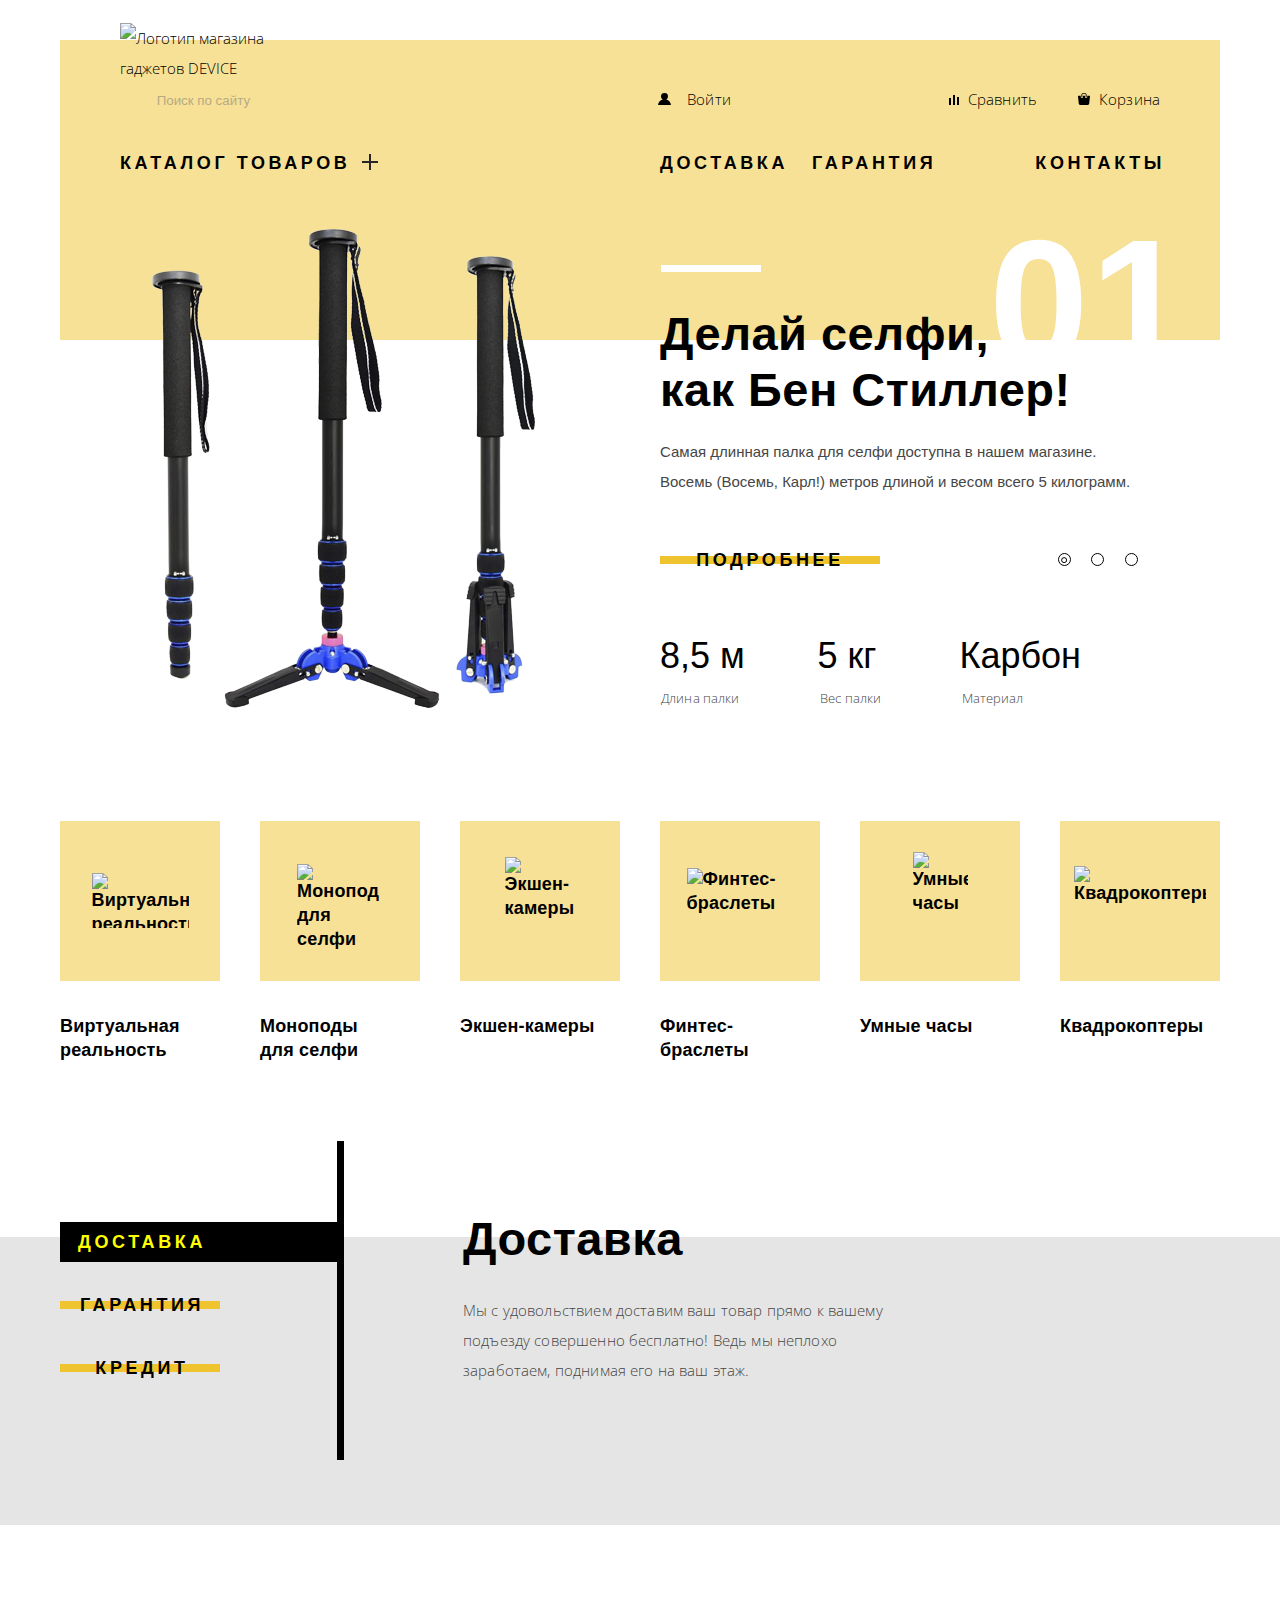
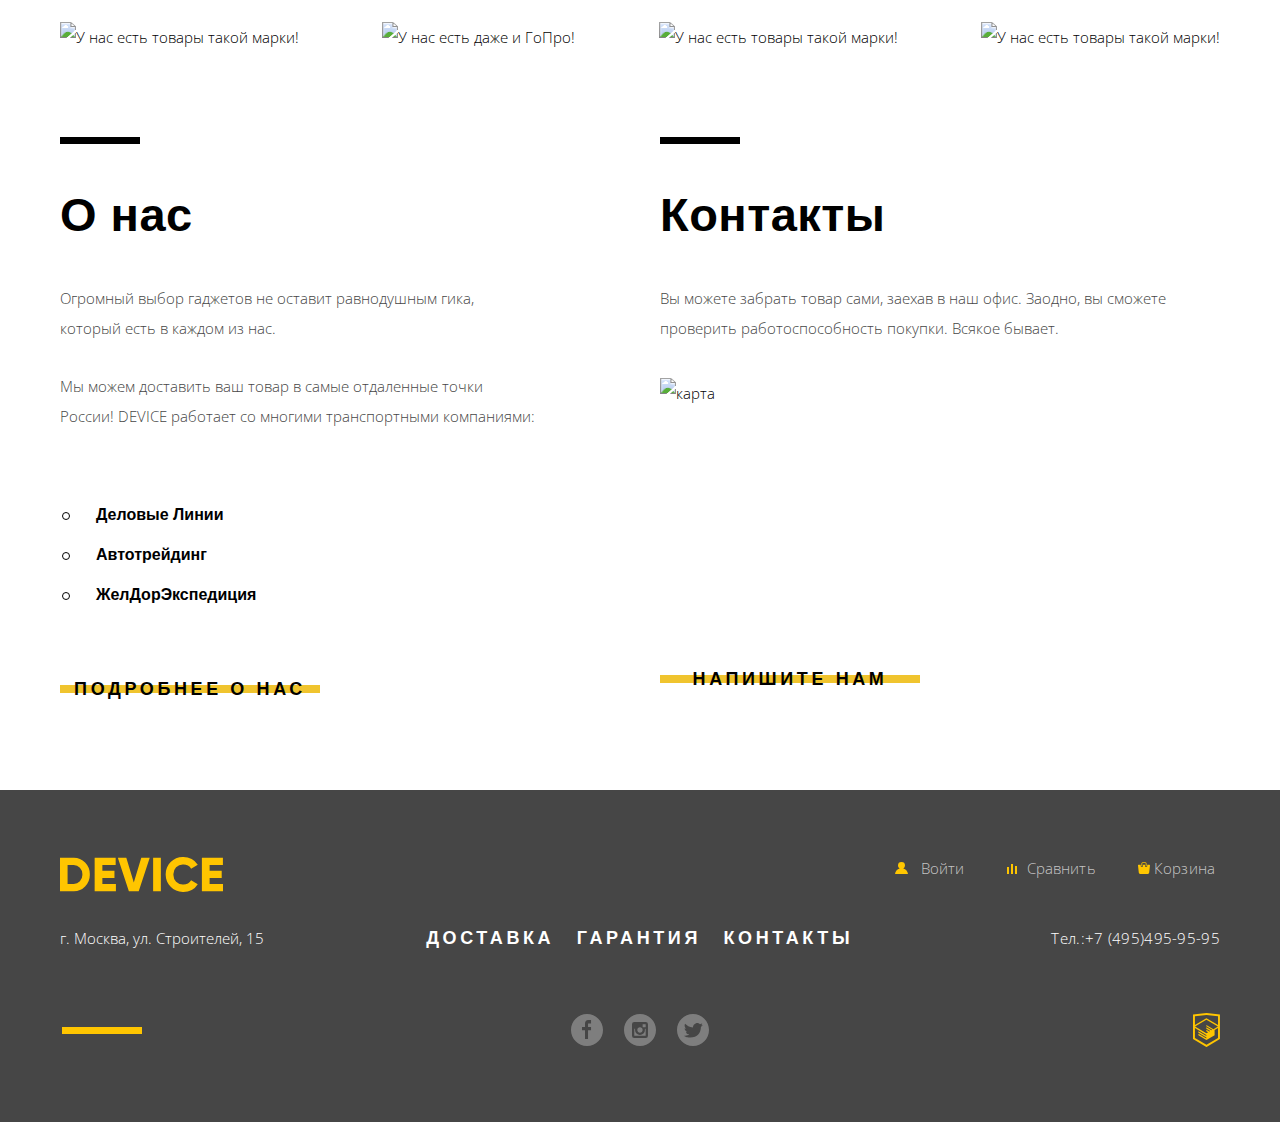
==== commit 023eb682: "доделки после проверки" ====
--- a/index.html
+++ b/index.html
@@ -6,8 +6,8 @@
   <title>HTML Academy: Девайс</title>
   <link href="https://fonts.googleapis.com/css?family=Open+Sans:300,400&display=swap&subset=cyrillic" rel="stylesheet">
   <link href="css/normalize.css" rel="stylesheet">
-  <link rel="stylesheet" href="css/styleMin.css">
-  <!-- <link rel="stylesheet" href="css/style.css"> -->
+  <!-- <link rel="stylesheet" href="css/styleMin.css"> -->
+  <link rel="stylesheet" href="css/style.css">
 
 </head>
 
@@ -490,12 +490,12 @@
         </p>
         <p>
           <label class="email" for="person-mail">Ваш e-mail:</label>
-          <input type="email" name="email" id="person-mail" placeholder="email@example.com">
+          <input type="email" name="email" id="person-mail" placeholder="email@example.com" required>
         </p>
       </div>
       <div class="feedback-textarea">
         <label for="message">Текст письма:</label>
-        <textarea name="message" id="message" placeholder="В свободной форме"></textarea>
+        <textarea name="message" id="message" placeholder="В свободной форме" required></textarea>
       </div>
       <button type="submit" class="button modal-send">Отправить</button>
     </form>
@@ -507,9 +507,7 @@
   <section class="modal modal-map">
     <h2 class="visually-hidden">Как до нас добраться</h2>
     <p>
-      <iframe
-        src="https://yandex.ru/map-widget/v1/?um=constructor%3A66a842096b577af37d8c13de2e5053c4c467d14bfd5ffc179665cc005a4d2714&amp;source=constructor"
-        width="960" height="559" frameborder="0" allowfullscreen>
+      <iframe src="https://yandex.ru/map-widget/v1/?um=constructor%3A66a842096b577af37d8c13de2e5053c4c467d14bfd5ffc179665cc005a4d2714&amp;source=constructor" width="960" height="559" frameborder="0">
       </iframe>
     </p>
     <p>
--- a/css/style.css
+++ b/css/style.css
@@ -60,7 +60,8 @@
   z-index: 2;
 }
 
-.button:hover::before {
+.button:hover::before,
+.show:hover::before {
   height: 100%;
 }
 
@@ -99,7 +100,7 @@
   background-color: rgb(247, 225, 150);
   padding-left: 60px;
   padding-right: 55px;
-  padding-bottom: 8px;
+  padding-bottom: 9px;
 }
 
 .header-logo {
@@ -499,7 +500,11 @@
 
 
 .slider input {
-  display: none;
+  position: absolute;
+  clip: rect(0 0 0 0);
+  width: 1px;
+  height: 1px;
+  margin: -1px;
 }
 
 #control-first:checked~.main-sliders .slides-first {
@@ -525,8 +530,9 @@
 #control-three:checked~.main-sliders-controls .slider-3::before {
   content: "";
   position: absolute;
-  left: 3px;
-  top: 2.5px;
+  left: 48%;
+  top: 48%;
+  transform: translate(-48%, -48%);
   z-index: 2;
   width: 6px;
   height: 6px;
@@ -541,8 +547,8 @@
   display: flex;
   list-style: none;
   margin: 0;
-  padding-left: 22px;
-  padding-top: 27px;
+  padding-left: 20px;
+  padding-top: 22px;
 }
 
 .main-sliders li {
@@ -936,7 +942,11 @@
 }
 
 .service input {
-  display: none;
+  position: absolute;
+  clip: rect(0 0 0 0);
+  width: 1px;
+  height: 1px;
+  margin: -1px;
 }
 
 .servise-item {
@@ -1102,7 +1112,7 @@
   -webkit-box-pack: justify;
   -ms-flex-pack: justify;
   justify-content: space-between;
-  margin-bottom: 80px;
+  margin-bottom: 81px;
 }
 
 .map {
@@ -1125,11 +1135,11 @@
 }
 
 .map-row {
-  padding-bottom: 15px;
+  padding-bottom: 13px;
 }
 
 .text-column {
-  padding-bottom: 18px;
+  padding-bottom: 20px;
 }
 
 .map-delevery {
@@ -1141,6 +1151,21 @@
   line-height: 2.5;
   text-align: left;
   color: #000000;
+  list-style: none;
+  padding-left: 0;
+
+}
+
+.map-delevery li::before {
+  content: "";
+  display: inline-block;
+  width: 8px;
+  height: 8px;
+  border-radius: 50%;
+  border: 1px solid black;
+margin-left: 2px;
+margin-right: 26px;
+
 }
 
 .about {
@@ -1157,7 +1182,7 @@
 
 .about-map,
 .map-text {
-  margin-bottom: 60px;
+  margin-bottom: 54px;
 }
 
 .about-map {
@@ -1178,7 +1203,7 @@
 }
 
 .delevery-text {
-  padding-bottom: 20px;
+  padding-bottom: 24px;
 }
 
 .map p,
@@ -1390,7 +1415,6 @@
 }
 
 .footer-navi a {
-  opacity: 0.7;
   font-family: 'Open Sans', "Arial", sans-serif;
   font-size: 15px;
   font-weight: 300;
@@ -1412,7 +1436,7 @@
 
 .footer-login {
   margin-left: auto;
-  padding-right: 42px;
+  padding-right: 35px;
 }
 
 .footer-login .login-clear {
@@ -1497,8 +1521,6 @@
   position: absolute;
   top: 0;
   left: 0;
-  z-index: 1;
-
   margin: 0;
 }
 
@@ -1507,7 +1529,6 @@
   height: 559px;
   position: relative;
   z-index: 2;
-
   border: none;
   border-style: none;
 
@@ -1522,6 +1543,7 @@
   margin-left: -480px;
   margin-top: -276px;
   padding: 75px 98px 100px 92px;
+  z-index: 4;
   -webkit-box-shadow: 0px 10px 20px 0 rgba(4, 6, 6, 0.2);
   box-shadow: 0px 10px 20px 0 rgba(4, 6, 6, 0.2);
 }
@@ -1560,7 +1582,7 @@
   position: fixed;
   color: black;
   background-color: white;
-  z-index: 1;
+  z-index: 4;
 
 }
 
@@ -1594,14 +1616,22 @@
   color: rgba(70, 70, 70, 0.4);
   background-color: rgba(70, 70, 70, 0.1);
 }
-
-.feedback-form input:focus {
+.feedback-form input:hover,
+.feedback-form textarea:hover{
+  background-color: rgb(234, 234, 234);
+  color: rgb(195, 195, 195);
+}
+
+.feedback-form input:focus,
+.feedback-form textarea:focus {
   background-color: #ffffff;
   color: #464646;
-}
-
-.feedback-textarea input:invalid {
-  background-color: rgb(245, 217, 217);
+  border: 2px solid rgb(247, 226, 150);
+}
+
+.feedback-textarea input:invalid:not(:placeholder-shown) {
+  background-color: red;
+  border: 1px solid green;
 }
 
 .feedback-person {
@@ -1622,7 +1652,7 @@
   width: 100%;
   min-height: 156px;
   padding: 20px;
-
+  resize: none;
   font-family: 'Open Sans', "Arial", sans-serif;
   font-size: 14px;
   line-height: 1.29;
@@ -1648,8 +1678,8 @@
 }
 
 .container .monopod-title {
-  padding-left: 62px;
-  padding-top: 5px;
+  padding-left: 61px;
+  padding-top: 6px;
   margin-bottom: 20px;
 }
 
@@ -1965,7 +1995,7 @@
 .show {
   display: none;
   position: relative;
-  height: 12px;
+  height: 40px;
   padding: 0;
   font-family: "Gilroy", "Arial", sans-serif;
   text-transform: uppercase;
@@ -1987,6 +2017,7 @@
   height: 8px;
   top: 50%;
   right: 0;
+  transform: translateY(-50%);
   background-color: rgb(240, 196, 46);
   z-index: -1;
 }
@@ -2014,6 +2045,7 @@
 
 
 .monopod .actions {
+  display: none;
   position: absolute;
   top: 13px;
   left: 0;
@@ -2240,6 +2272,7 @@
 /* Костомные чекбоксы */
 
 .check-input {
+  display: none;
   position: absolute;
   -webkit-appearance: none;
   -moz-appearance: none;
@@ -2248,17 +2281,19 @@
 
 .check::before {
   content: "";
+  width: 27px;
+  height: 23px;
+  margin-right: 10px;
+  vertical-align: middle;
+  background: none;
   background-image: url("../img/checkbox-off.svg");
   background-repeat: no-repeat;
   display: inline-block;
-  width: 23px;
-  height: 23px;
-  margin-right: 1.2em;
-  vertical-align: middle;
 }
 
 .check-input:disabled+.check {
   opacity: 0.3;
+
 }
 
 /* когда чекет */
@@ -2271,10 +2306,11 @@
 .check-input:active+.check,
 .check-input:checked+.check {
   font-weight: 600;
-  opacity: 1;
-}
-
-.check-input:checked+.check:hover {
+  /* opacity: 1; */
+}
+
+.check-input:checked+.check:hover,
+.check:hover {
   opacity: 0.6;
 }
 
@@ -2318,11 +2354,12 @@
 }
 
 .monopod:hover .actions {
+  display: flex;
   background: rgb(238, 238, 238, 0.8);
 }
 
 .monopod:hover .show,
-.monopod:hover .point {
+.monopod:hover .point{
   display: block;
 }
 
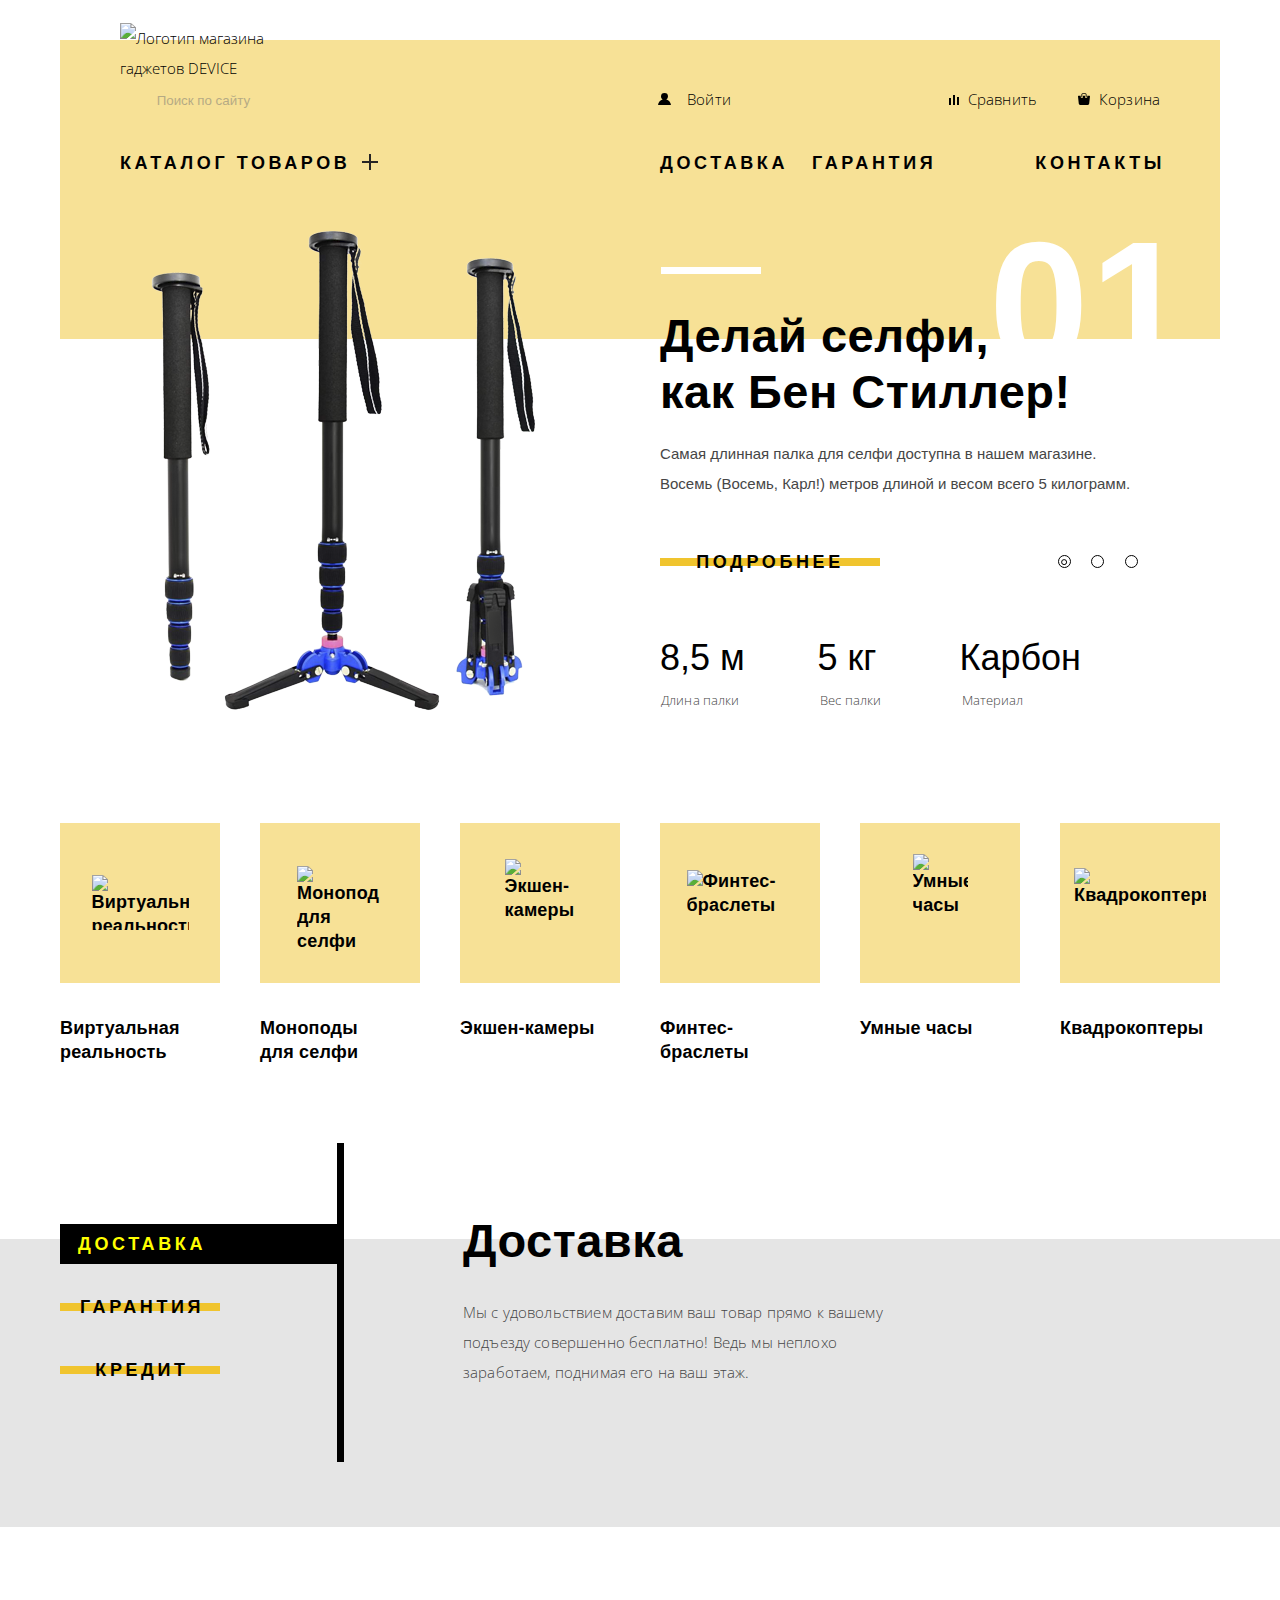
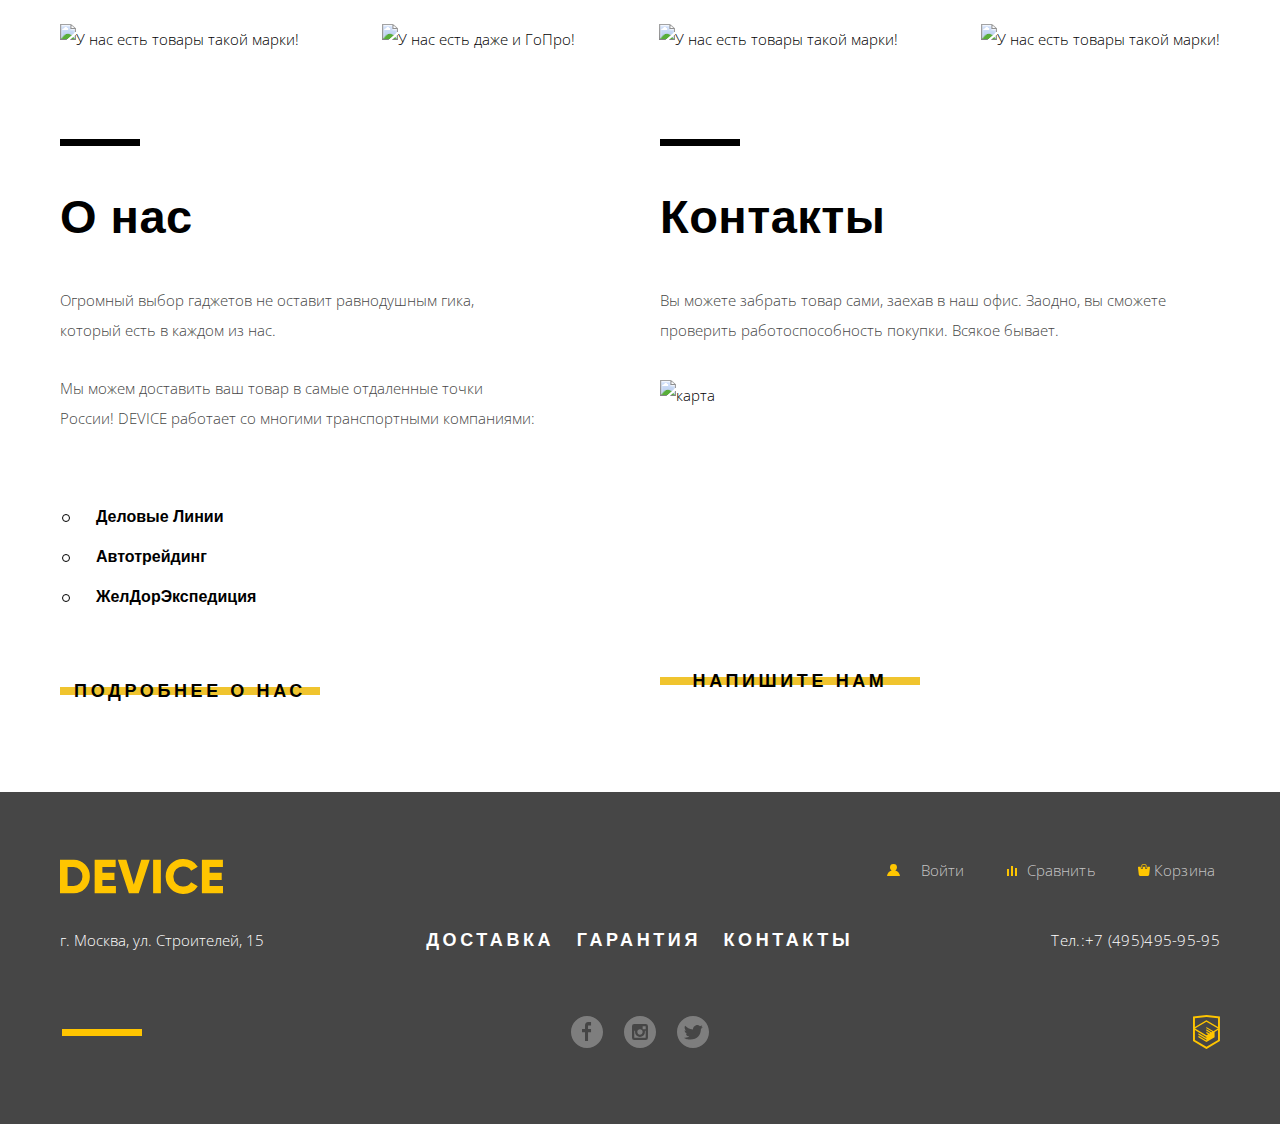
==== commit cfaaaebc: "доделки по проверки" ====
--- a/index.html
+++ b/index.html
@@ -6,8 +6,8 @@
   <title>HTML Academy: Девайс</title>
   <link href="https://fonts.googleapis.com/css?family=Open+Sans:300,400&display=swap&subset=cyrillic" rel="stylesheet">
   <link href="css/normalize.css" rel="stylesheet">
-  <!-- <link rel="stylesheet" href="css/styleMin.css"> -->
-  <link rel="stylesheet" href="css/style.css">
+  <link rel="stylesheet" href="css/styleMin.css">
+  <!-- <link rel="stylesheet" href="css/style.css"> -->
 
 </head>
 
@@ -436,7 +436,7 @@
         </p>
       </div>
       <div class="footer-bottom">
-        <!--тут должна быть Желтая линиия -->
+
         <ul class="footer-social">
           <li class="footer-social-fb">
             <a href="//facebook.com/" aria-label="Фейсбук">
@@ -495,7 +495,7 @@
       </div>
       <div class="feedback-textarea">
         <label for="message">Текст письма:</label>
-        <textarea name="message" id="message" placeholder="В свободной форме" required></textarea>
+        <textarea name="message" id="message" placeholder="В свободной форме" ></textarea>
       </div>
       <button type="submit" class="button modal-send">Отправить</button>
     </form>
@@ -507,7 +507,7 @@
   <section class="modal modal-map">
     <h2 class="visually-hidden">Как до нас добраться</h2>
     <p>
-      <iframe src="https://yandex.ru/map-widget/v1/?um=constructor%3A66a842096b577af37d8c13de2e5053c4c467d14bfd5ffc179665cc005a4d2714&amp;source=constructor" width="960" height="559" frameborder="0">
+      <iframe src="https://yandex.ru/map-widget/v1/?um=constructor%3A66a842096b577af37d8c13de2e5053c4c467d14bfd5ffc179665cc005a4d2714&amp;source=constructor" width="960" height="559" >
       </iframe>
     </p>
     <p>
--- a/css/styleMin.css
+++ b/css/styleMin.css
@@ -1 +1 @@
-@-webkit-keyframes bounce{0%{-webkit-transform:translateY(-2000px);transform:translateY(-2000px)}70%{-webkit-transform:translateY(30px);transform:translateY(30px)}90%{-webkit-transform:translateY(-10px);transform:translateY(-10px)}to{-webkit-transform:translateY(0);transform:translateY(0)}}@keyframes bounce{0%{-webkit-transform:translateY(-2000px);transform:translateY(-2000px)}70%{-webkit-transform:translateY(30px);transform:translateY(30px)}90%{-webkit-transform:translateY(-10px);transform:translateY(-10px)}to{-webkit-transform:translateY(0);transform:translateY(0)}}@-webkit-keyframes shake{0%,to{-webkit-transform:translateX(0);transform:translateX(0)}10%,30%,50%,70%,90%{-webkit-transform:translateX(-10px);transform:translateX(-10px)}20%,40%,60%,80%{-webkit-transform:translateX(10px);transform:translateX(10px)}}@keyframes shake{0%,to{-webkit-transform:translateX(0);transform:translateX(0)}10%,30%,50%,70%,90%{-webkit-transform:translateX(-10px);transform:translateX(-10px)}20%,40%,60%,80%{-webkit-transform:translateX(10px);transform:translateX(10px)}}@font-face{font-family:"Gilroy";src:url(../fonts/gilroyextrabold.woff2) format("woff2"),url(../fonts/gilroyextrabold.woff) format("woff");font-weight:800;font-display:swap}@font-face{font-family:"Gilroy";src:url(../fonts/gilroylight.woff2) format("woff2"),url(../fonts/gilroylight.woff) format("woff");font-weight:300;font-display:swap}*,::after,::before{-webkit-box-sizing:inherit;box-sizing:inherit}html{-webkit-box-sizing:border-box;box-sizing:border-box}a,body{color:#000}body{margin:0;padding:0;font-family:'Open Sans',"Arial",sans-serif;font-size:15px;line-height:30px;font-weight:300;background-color:#fff}a{text-decoration:none}.button{display:block;position:relative;width:200px;height:40px;background-color:#ebebeb;border:0;text-transform:uppercase;font-family:"Gilroy","Arial",sans-serif;font-size:18px;font-weight:800;line-height:40px;letter-spacing:3.6px;text-align:center;color:#000;z-index:2}.button:hover::before,.contacts-about:hover::after,.slides-detail:hover::after{height:100%}.button:focus{color:rgb(0,0,0,.3)}.button::before{content:"";display:block;position:absolute;width:100%;height:8px;-webkit-transform:translateY(50%);-ms-transform:translateY(50%);transform:translateY(50%);bottom:50%;left:0;background-color:#f0c42e;z-index:-1}header.container{width:1160px;display:-webkit-box;display:-ms-flexbox;display:flex;-webkit-box-orient:vertical;-webkit-box-direction:normal;-ms-flex-direction:column;flex-direction:column;-webkit-box-align:start;-ms-flex-align:start;align-items:flex-start;margin-top:40px;background-color:#f7e196;padding-left:60px;padding-right:55px;padding-bottom:8px}.header-logo{width:163px;height:35px;margin-top:-17px;margin-bottom:25px}.header-logo:hover .header-device{opacity:.7}.header-logo:focus{opacity:.4}.slider{background-image:-o-linear-gradient(#f7e196 27%,#fff 0);background-image:-webkit-gradient(linear,left top,left bottom,color-stop(27%,#f7e196),color-stop(0,#fff));background-image:linear-gradient(#f7e196 27%,#fff 0)}.main-navigation{width:1160px;display:-webkit-box;display:-ms-flexbox;display:flex;-webkit-box-orient:vertical;-webkit-box-direction:normal;-ms-flex-direction:column;flex-direction:column;-webkit-box-align:start;-ms-flex-align:start;align-items:flex-start;background-color:#f7e196;padding-left:60px;padding-right:55px;padding-bottom:17px}.visually-hidden{position:absolute;clip:rect(0 0 0 0);width:1px;height:1px;margin:-1px}.header-search-button{display:none}.container{width:1200px;margin:0 auto;padding:0 20px}.header-navigation{display:-webkit-box;display:-ms-flexbox;display:flex;width:540px;margin-top:auto;padding-left:33px;margin-left:auto;-webkit-box-pack:justify;-ms-flex-pack:justify;justify-content:space-between}.header-navigation svg{fill:#000}.header-login span,header .login-clear{padding-right:12px}.header-basket{padding-right:0}.header-basket span{padding-right:5px}.header-basket svg,.header-contrast svg{margin-right:5px}.header-contrast span{padding-right:9px}.login-clear{font-family:'Open Sans',"Arial",sans-serif;font-size:15px;font-weight:300;font-style:normal;font-stretch:normal;line-height:2;letter-spacing:.15px;text-align:left;color:rgba(0,0,0,.3)}.header-contrast-padding{padding-left:174px}.header-servis,.header-servis-list{display:-webkit-box;display:-ms-flexbox;display:flex}.header-servis{padding-top:5px;font-family:"Gilroy","Arial",sans-serif;font-size:18px;font-weight:800;line-height:1.33;letter-spacing:3.6px;text-align:left;color:#000;width:100%}.header-servis-list{width:545px;-webkit-box-pack:justify;-ms-flex-pack:justify;justify-content:space-between;text-transform:uppercase}.header-delevery{padding-right:75px}.header-catalog{margin-right:auto}.header-catalog-list{position:relative;padding-left:0}.catalog-main::after{content:"";width:16px;height:20px;display:inline-block;vertical-align:middle;margin-left:12px;background-image:url(../img/plus.svg);background-repeat:no-repeat}.header-item span{padding-left:5px}.header-catalog-list:hover .header-catalog-sub{display:-webkit-box;display:-ms-flexbox;display:flex}.header-catalog-sub{position:absolute;width:1160px;height:166px;left:-60px;-ms-flex-wrap:wrap;flex-wrap:wrap;-webkit-box-orient:vertical;-webkit-box-direction:normal;-ms-flex-direction:column;flex-direction:column;padding-left:59px;padding-right:483px;padding-bottom:40px;background-color:#f7e196;z-index:2;text-transform:none;font-family:'Open Sans',"Arial",sans-serif;font-size:15px;font-weight:300;line-height:2.4;letter-spacing:.15px;text-align:left}.header-catalog-sub li:nth-child(5){margin-bottom:22px}.header-item{text-transform:uppercase}.header-item:hover{color:#635a3c}.header-search::before{content:"";width:16px;height:16px;display:inline-block;vertical-align:middle;margin-right:.1em;padding-top:20px;background-image:url(../img/search.svg);background-repeat:no-repeat}.header-search-text{padding-left:11px;border:0;background-color:#f7e196;opacity:.5;color:rgba(0,0,0,.3)}.header-search input:hover{opacity:.6;color:rgba(0,0,0,.6)}.header-search input:focus{color:#000;opacity:1}.header-top{display:-webkit-box;display:-ms-flexbox;display:flex;padding-left:4px;-webkit-box-pack:justify;-ms-flex-pack:justify;justify-content:space-between;width:100%;padding-top:1px;font-family:'Open Sans',"Arial",sans-serif;font-size:15px;font-weight:300;line-height:2;letter-spacing:.15px;text-align:left;color:#000}.header-catalog-sub{display:none}.header-catalog-list,.header-catalog-sub,.header-navigation,.header-servis-list{list-style:none}.footer-center-service a:hover,.header-catalog-list a:hover,.header-catalog-sub a:hover,.header-navigation a:hover,.header-servis-list a:hover{opacity:.6}.footer-center-service a:focus,.header-catalog-list a:focus,.header-catalog-sub a:focus,.header-navigation a:focus,.header-servis-list a:focus{opacity:.3}.image-container{width:526px;height:486px;display:-webkit-box;display:-ms-flexbox;display:flex;-webkit-box-pack:center;-ms-flex-pack:center;justify-content:center;-ms-flex-negative:0;flex-shrink:0}.sliders-number{position:absolute;display:block;right:34px;top:-12px;width:167px;height:131px;margin:0;font-family:"Gilroy","Arial",sans-serif;font-size:179px;font-weight:800;line-height:1;letter-spacing:1.79px;text-align:right;color:#fff;vertical-align:middle}.main-sliders li,.slider-list{position:relative}.main-sliders-controls{display:-webkit-box;display:-ms-flexbox;display:flex;list-style:none;-ms-flex-pack:distribute;justify-content:space-around;position:absolute;right:22px;bottom:148px;z-index:3;width:100px;height:18px;padding:0;margin:0;font-size:0;-webkit-transform:translateX(-50%);-ms-transform:translateX(-50%);transform:translateX(-50%)}.slider input,.slides{display:none}.slides img{margin:auto}.slides .slider-3png{width:526px;margin-right:0}.main-sliders-controls label{position:relative;display:inline-block;vertical-align:middle;width:13px;height:13px;border:1px solid #000;border-radius:50%;cursor:pointer}#control-first:checked~.main-sliders .slides-first,#control-three:checked~.main-sliders .slides-three,#control-two:checked~.main-sliders .slides-two{display:-webkit-box;display:-ms-flexbox;display:flex}#control-first:checked~.main-sliders-controls .slider-1::before,#control-three:checked~.main-sliders-controls .slider-3::before,#control-two:checked~.main-sliders-controls .slider-2::before{content:"";position:absolute;left:3px;top:2.5px;z-index:2;width:6px;height:6px;background-color:inherit;border:1.5px solid #000;border-radius:50%}.main-sliders{display:-webkit-box;display:-ms-flexbox;display:flex;list-style:none;margin:0;padding-left:22px;padding-top:27px}.controls-list input{-webkit-appearance:none;-moz-appearance:none;appearance:none;opacity:0}.slides-text{width:100%;position:relative;padding-top:34px;padding-left:54px;margin:0}.slides-text ::before{content:"";position:absolute;width:100px;height:7px;top:39px;left:54px;margin:1px;background-color:#fff}.slides-text table{display:-webkit-box;display:-ms-flexbox;display:flex;-webkit-box-pack:start;-ms-flex-pack:start;justify-content:flex-start;width:530px;padding-top:51px;margin:0;padding-left:0}.feature-item,.slides-feature{font-family:"Gilroy","Arial",sans-serif;text-align:left}.slides-feature{margin-bottom:19px;letter-spacing:.47px;width:508px;font-size:47px;font-weight:800;line-height:1.19;color:#000}.feature-item{width:479px;padding-bottom:28px;font-size:15px;font-weight:300;line-height:2;color:#464646}.feature-three{width:520px;margin-bottom:0;margin-top:0;padding:0 0 34px}.feature-tr,.feature-tr td{display:-webkit-box;display:-ms-flexbox;display:flex;width:437px}.feature-tr td{width:100%;font-family:"Gilroy","Arial",sans-serif;font-size:36px;font-weight:300;line-height:1.33;text-align:left;color:#000}.feature-tr td:first-child{padding-right:28px;padding-left:0}.feature-tr td:nth-child(2){padding-right:6px}.feature-tr-bottom,.feature-tr-bottom td{display:-webkit-box;display:-ms-flexbox;display:flex;width:442px}.feature-tr-bottom td{-webkit-box-pack:justify;-ms-flex-pack:justify;justify-content:space-between;width:100%;padding-top:7px;font-family:'Open Sans',"Arial",sans-serif;font-size:13px;font-weight:300;line-height:1.54;letter-spacing:.13px;text-align:left;color:#464646}.feature-tr-bottom td:first-child{padding-right:27px}.slides-detail{position:relative;display:block;width:220px;height:40px;z-index:1;font-family:"Gilroy","Arial",sans-serif;font-size:18px;font-weight:800;line-height:40px;letter-spacing:3.6px;text-align:center;color:#000;text-transform:uppercase}.slides-detail::after{display:block;-webkit-transform:translateY(50%);-ms-transform:translateY(50%);transform:translateY(50%);content:"";position:absolute;width:100%;height:8px;bottom:50%;left:0;background-color:#f0c42e;z-index:-1}.slides-detail:focus{color:rgb(0,0,0,.3)}.popular-list{margin-top:95px}.popular-list .container{padding:0}.popular-back,.popular-item,.popular-list{display:-webkit-box;display:-ms-flexbox;display:flex}.popular-back{list-style:none;padding:0;-webkit-box-pack:justify;-ms-flex-pack:justify;justify-content:space-between;margin-bottom:174px}span.popular-selfi{padding-right:32px}img.popular-selfi{-ms-flex-item-align:end;align-self:flex-end}.popular-item{width:160px;height:160px;margin-bottom:34px;-webkit-box-pack:center;-ms-flex-pack:center;justify-content:center;-webkit-box-align:center;-ms-flex-align:center;align-items:center;background-color:#f7e196}.popular:hover .popular-item{background-color:#f0c42e}.popular-icon:focus .popular-img,.popular:focus .popular-item p{opacity:.5}.popular,.popular a{width:160px}.popular a{display:-webkit-box;display:-ms-flexbox;display:flex;-webkit-box-pack:center;-ms-flex-pack:center;-webkit-box-align:center;-ms-flex-align:center;align-items:center;-webkit-box-orient:vertical;-webkit-box-direction:normal;-ms-flex-direction:column;flex-direction:column;min-height:240px;font-family:"Gilroy","Arial",sans-serif;font-size:18px;font-weight:800;line-height:1.33;letter-spacing:.18px;text-align:left;color:#000}.popular span{width:100%}.popular-monopod{padding:20% 0 0}.service{width:100%;min-height:320px;margin-bottom:65px;background-image:-o-linear-gradient(#e5e5e5 90%,#fff 10%);background-image:-webkit-gradient(linear,left top,left bottom,color-stop(90%,#e5e5e5),color-stop(10%,#fff));background-image:linear-gradient(#e5e5e5 90%,#fff 10%)}.service,.service .container{display:-webkit-box;display:-ms-flexbox;display:flex}.service-slider-slides{width:800px;padding-left:86px}.service-slider-controls{position:relative}.service-slider-controls::after{content:"";position:absolute;top:60px;left:121px;width:319px;height:7px;-webkit-transform:rotate(90deg);-ms-transform:rotate(90deg);transform:rotate(90deg);background-color:#000}.controls-list{display:-webkit-box;display:-ms-flexbox;display:flex;-webkit-box-orient:vertical;-webkit-box-direction:normal;-ms-flex-direction:column;flex-direction:column;-webkit-box-pack:justify;-ms-flex-pack:justify;justify-content:space-between;width:277px;margin-top:-15px;padding:0;font-family:"Gilroy","Arial",sans-serif;font-size:18px;font-weight:800;letter-spacing:3.6px;text-align:center;color:#000}.controls-list,.service-list{list-style:none}.controls-item{position:relative;min-height:40px;text-transform:uppercase;font-family:"Gilroy","Arial",sans-serif;font-size:18px;font-weight:800;letter-spacing:3.6px;text-align:center;color:#000}.controls-item:first-child,.controls-item:nth-child(2){margin-bottom:23px}.controls-item:before{content:"";position:absolute;width:160px;height:8px;top:50%;-webkit-transform:translateY(-50%);-ms-transform:translateY(-50%);transform:translateY(-50%);right:117px;z-index:1;background-color:#f0c42e}.controls-item label{display:-webkit-box;display:-ms-flexbox;display:flex;width:278px;-webkit-box-align:center;-ms-flex-align:center;align-items:center;-webkit-box-pack:center;-ms-flex-pack:center;justify-content:center;padding-right:114px;height:40px}.controls-item label span{z-index:3}.service input{display:none}.servise-item{display:none;width:690px;min-height:200px}.servise-credit,.servise-delivery,.servise-garant{background-image:url(../img/delivery.svg);background-repeat:no-repeat;background-position-x:100%;background-position-y:13px}.servise-credit,.servise-garant{background-image:url(../img/warranty.svg)}.servise-credit{background-image:url(../img/credit.svg)}#contacts:checked~.service-slider-slides .servise-credit,#delivery:checked~.service-slider-slides .servise-delivery,#garant:checked~.service-slider-slides .servise-garant{display:block}#delivery:checked~.service-slider-controls .delivery-label{background-color:#000;color:#ff0;z-index:99}#contacts:checked~.service-slider-controls .controls-item:nth-child(3):before,#delivery:checked~.service-slider-controls .controls-item:nth-child(1):before,#garant:checked~.service-slider-controls .controls-item:nth-child(2):before{opacity:0}#garant:checked~.service-slider-controls .garant-label{background-color:#000;color:#ff0;z-index:-1}#contacts:checked~.service-slider-controls .contacts-label{background-color:#000;color:#ff0;z-index:2}.servise-item h2{margin-top:-43px;margin-bottom:26px;font-family:"Gilroy","Arial",sans-serif;font-size:47px;font-weight:800;line-height:1.29;letter-spacing:.47px;text-align:left;color:#000}.servise-item p{letter-spacing:.15px}.delivery-text{width:426px;min-height:75px}.credit-text,.garant-text{width:436px;min-height:75px}.credit-text{width:425px}.logotips{margin-bottom:100px}.logotips .container{display:-webkit-box;display:-ms-flexbox;display:flex;-webkit-box-pack:justify;-ms-flex-pack:justify;justify-content:space-between}.logo-bw,.logotip{position:relative}.logo-color{position:absolute;top:45%;left:-50%;-webkit-transform:translate(50%,-50%);-ms-transform:translate(50%,-50%);transform:translate(50%,-50%);-webkit-transition:opacity .5s;-o-transition:opacity .5s;transition:opacity .5s;opacity:0}.logo-bw,.logotip:hover .logo-color{opacity:1}.logotip:hover .logo-bw{opacity:0}.index-columns{display:-webkit-box;display:-ms-flexbox;display:flex;-webkit-box-pack:justify;-ms-flex-pack:justify;justify-content:space-between;margin-bottom:80px}.map{position:relative;width:462px}.about::before,.map::before{content:"";position:absolute;top:-15px;width:80px;height:7px;background-color:#000}.map-text{width:475px}.map-row{padding-bottom:15px}.text-column{padding-bottom:18px}.map-delevery{padding-top:24px;padding-left:37px;font-family:"Gilroy","Arial",sans-serif;font-size:16px;font-weight:800;line-height:2.5;text-align:left;color:#000}.about{position:relative;width:560px;min-height:46px}.about-text{width:560px;padding-bottom:5px}.about-map,.map-text{margin-bottom:60px}.about-map{width:560px;min-height:222px}.about h2,.map h2,section .contacts-about{font-family:"Gilroy","Arial",sans-serif;font-weight:800;color:#000}.about h2,.map h2{padding-bottom:5px;font-size:47px;line-height:1.02;letter-spacing:.47px;text-align:left}.delevery-text{padding-bottom:20px}.about p,.map p,.servise-item p{font-family:'Open Sans',"Arial",sans-serif;font-size:15px;font-weight:300;line-height:2;text-align:left;color:#464646}section .contacts-about{position:relative;display:block;width:260px;padding:0;font-size:18px;line-height:40px;letter-spacing:3.6px;text-align:center;text-transform:uppercase;z-index:1}.contacts-about::after{content:"";display:block;position:absolute;top:50%;left:0;-webkit-transform:translateY(-50%);-ms-transform:translateY(-50%);transform:translateY(-50%);width:100%;height:8px;background-color:#f0c42e;z-index:-1}.contacts-about-write{padding-left:17px}.main-footer{width:100%;margin-left:auto;margin-right:auto;padding-top:45px;padding-bottom:66px;background-color:#464646}.footer-navi,.main-footer .container{display:-webkit-box;display:-ms-flexbox;display:flex}.main-footer .container{-webkit-box-orient:vertical;-webkit-box-direction:normal;-ms-flex-direction:column;flex-direction:column;-webkit-box-pack:center;-ms-flex-pack:center;justify-content:center}.footer-navi{margin-left:auto;width:100%;-webkit-box-pack:justify;-ms-flex-pack:justify;justify-content:space-between}.name{font-family:'Open Sans',"Arial",sans-serif;font-size:15px;font-weight:300;font-style:normal;font-stretch:normal;line-height:2;letter-spacing:.15px;text-align:left;color:rgba(255,255,255,.3)}.footer-top-logo{fill:#ffc500;margin-right:auto;margin-top:auto}.footer-top-logo:hover{fill:#b5921c}.footer-top-logo:focus{fill:#7d6c30}.footer-service,.footer-social{display:-webkit-box;display:-ms-flexbox;display:flex;width:463px;-webkit-box-pack:justify;-ms-flex-pack:justify;justify-content:space-between;margin:auto;padding:0 36px 0 0}.footer-social{width:165px;opacity:.3;padding:0 0 0 27px}.footer-social a{fill:#fff}.footer-social a:hover{fill:#b5b5b5}.footer-social a:focus{fill:#585858}.footer-telephone{letter-spacing:.3px}.footer-bottom,.footer-center,.footer-top{display:-webkit-box;display:-ms-flexbox;display:flex}.footer-top{width:100%;margin:0;padding-bottom:7px}.footer-bottom,.footer-center{-webkit-box-align:center;-ms-flex-align:center;align-items:center}.footer-center{margin-bottom:45px}.footer-bottom{position:relative;width:auto}.footer-bottom::before{content:"";position:absolute;width:80px;height:7px;top:14px;left:2px;background-color:#ffc500}.footer-htmlacademy{fill:#ffc500}.footer-htmlacademy:hover{fill:#b5921c}.footer-htmlacademy:focus{fill:#7d6c30}.footer-navi span{fill:#ffc600}.footer-navi a{opacity:.7;font-family:'Open Sans',"Arial",sans-serif;font-size:15px;font-weight:300;font-style:normal;font-stretch:normal;line-height:2.4;letter-spacing:.15px;text-align:left;color:rgba(255,255,255,.7)}.footer-login .login-clear:hover,.footer-navi a:hover{color:#fff}.footer-navi a:focus{color:#5b5b5b}.footer-login{margin-left:auto}.footer-login .login-clear{color:rgba(255,255,255,.3)}.footer-login svg{margin-right:9px}.footer-login span{padding-right:8px}.footer-contrast,.footer-login{padding-right:42px}.footer-basket,.footer-contrast svg{margin-right:5px}.footer-center address,.footer-telephone a{font-style:normal;font-family:'Open Sans',"Arial",sans-serif;font-size:15px;font-weight:300;line-height:2;text-align:left;color:#fff}.footer-navi,.footer-service,.footer-social{list-style:none}.footer-service a:hover{color:#a6a6a6}.footer-service a:focus{color:#7d7d7d}.feedback-form label,.footer-service a{font-family:"Gilroy","Arial",sans-serif;font-size:18px;font-weight:800;line-height:1.33;text-align:left}.footer-service a{text-transform:uppercase;letter-spacing:3.6px;color:#fff}.modal-map,.modal-write{display:none;width:960px;top:50%;left:50%;margin-left:-480px;-webkit-box-shadow:0 10px 20px 0 rgba(4,6,6,.2);box-shadow:0 10px 20px 0 rgba(4,6,6,.2)}.modal-map{z-index:1;margin-top:-280px;height:559px}.modal-map p{position:absolute;top:0;left:0;z-index:1;margin:0}.modal-map iframe{width:960px;height:559px;position:relative;z-index:2;border:0border-style: none}.modal-write{height:553px;margin-top:-276px;padding:75px 98px 100px 92px}.modal-show{display:block;-webkit-animation:bounce .6s;animation:bounce .6s}.modal-error{-webkit-animation:shake .6s;animation:shake .6s}.modal-send{margin-top:55px}.modal,.modal-close,.modal-send{background-color:#fff}.modal-close{top:22px;right:22px;width:55px;height:55px;background-image:url(../img/modal-close.svg);border:0;cursor:pointer;border-radius:50%;position:absolute;z-index:99}.modal{position:fixed;color:#000;z-index:1}.feedback-form input,.feedback-form textarea{border:0}.feedback-form label{color:#000}.feedback-form input{width:360px;min-height:50px;display:-webkit-box;display:-ms-flexbox;display:flex;padding-left:20px;font-family:'Open Sans',"Arial",sans-serif;font-size:14px;line-height:1.29;text-align:left;color:rgba(70,70,70,.4);background-color:rgba(70,70,70,.1)}.feedback-form input:focus,.feedback-textarea textarea:focus{background-color:#fff;color:#464646}.feedback-textarea input:invalid{background-color:#f5d9d9}.feedback-person,.sorting li{display:-webkit-box;display:-ms-flexbox;display:flex;-webkit-box-pack:justify;-ms-flex-pack:justify;justify-content:space-between}.feedback-textarea{margin-top:20px}.feedback-textarea textarea{width:100%;min-height:156px;padding:20px;font-family:'Open Sans',"Arial",sans-serif;font-size:14px;line-height:1.29;text-align:left;color:rgba(70,70,70,.4);background-color:rgba(70,70,70,.1)}main h1{padding-left:201px;font-family:"Gilroy","Arial",sans-serif;font-size:47px;font-weight:800;line-height:1.02;letter-spacing:.47px;text-align:left;color:#000}.container .monopod-title{padding-left:62px;padding-top:5px;margin-bottom:20px}.breadcrumbs{display:-webkit-box;display:-ms-flexbox;display:flex;list-style:none;margin-bottom:42px;margin-left:5px}.breadcrumbs li:nth-child(1)::after,.breadcrumbs li:nth-child(2)::after{content:" ";width:4px;min-height:10px;margin-left:16px;display:inline-block;vertical-align:middle;background-repeat:no-repeat;background-image:url(../img/nav-arrow.svg)}.breadcrumbs a{padding-left:16px;font-family:'Open Sans',"Arial",sans-serif;font-size:14px;font-weight:300;line-height:1.71;letter-spacing:.14px;text-align:left;color:rgba(0,0,0,.3)}.breadcrumbs a:hover{color:#848484}.breadcrumbs a:focus{color:#efefef}.filters{width:100%;margin-left:auto;margin-right:auto;min-height:71px;-webkit-box-align:center;-ms-flex-align:center;align-items:center;background-color:#ebebeb;background-image:-o-linear-gradient(left,#d9d9d9 28%,transparent 25%);background-image:-webkit-gradient(linear,left top,right top,color-stop(28%,#d9d9d9),color-stop(25%,transparent));background-image:linear-gradient(90deg,#d9d9d9 28%,transparent 25%)}.filters,.filters .container,.filters h2,.sorting{display:-webkit-box;display:-ms-flexbox;display:flex}.filters .container{min-height:72px}.filters h2,.sorting{-webkit-box-align:center;-ms-flex-align:center;align-items:center;text-align:left}.filters h2{text-transform:uppercase;color:#000;font-family:"Gilroy","Arial",sans-serif;font-size:16px;font-weight:800;line-height:2.5;letter-spacing:3.5px}.sorting{width:325px;margin-left:11px;-webkit-box-pack:justify;-ms-flex-pack:justify;justify-content:space-between;list-style:none;font-family:'Open Sans',"Arial",sans-serif;font-size:14px;font-weight:400;font-style:normal;font-stretch:normal;line-height:1.29;letter-spacing:normal}.sorting,.sorting a{color:rgba(164,164,164,.6)}.sorting-current a{color:#000;opacity:1}.sorting a:hover{color:#666}.sorting a:focus{color:#222}.wrapper{display:-webkit-box;display:-ms-flexbox;display:flex;width:327px;min-height:72px;-webkit-box-align:center;-ms-flex-align:center;align-items:center;background-color:#d9d9d9;padding-left:62px}.wrapper-left{width:833px;-ms-flex-negative:0;flex-shrink:0;padding-left:78px;margin-left:auto}.arrow-list,.sorting-arrow,.sorting-arrow li,.wrapper-left{display:-webkit-box;display:-ms-flexbox;display:flex}.arrow-list{-webkit-box-align:center;-ms-flex-align:center;align-items:center;width:60px;margin-right:auto;margin-left:139px;-webkit-box-pack:center;-ms-flex-pack:center;justify-content:center}.sorting-arrow,.sorting-arrow li{-webkit-box-pack:justify;-ms-flex-pack:justify;justify-content:space-between}.sorting-arrow{width:78px;-webkit-box-align:center;-ms-flex-align:center;align-items:center;list-style:none;margin-left:auto}.sorting-arrow li{font-family:'Open Sans',"Arial",sans-serif;font-size:0;line-height:1.29;text-align:left;fill:#d3d2d2}.sorting-arrow .arrow-down,.sorting-arrow .arrow-top,.sorting-arrow a{width:11px;min-height:10px}.sorting-arrow li:hover{fill:#a7a5a6}.arrow:focus{fill:#000;opacity:1}.filter-container-left{width:327px;background-color:#ebebeb;-ms-flex-negative:0;flex-shrink:0;padding-left:47px}.market{width:100%;background-color:#ebebeb;background-image:-o-linear-gradient(right,#fff 70%,transparent 25%);background-image:-webkit-gradient(linear,right top,left top,color-stop(70%,#fff),color-stop(25%,transparent));background-image:linear-gradient(-90deg,#fff 70%,transparent 25%)}.catalog-monopod,.market,.market .container,.monopod-list{display:-webkit-box;display:-ms-flexbox;display:flex}.catalog-monopod,.monopod-list{-ms-flex-wrap:wrap;flex-wrap:wrap}.catalog-monopod{width:833px;-ms-flex-negative:0;flex-shrink:0;background-color:#fff;padding-top:40px;padding-left:35px;margin-left:auto;-webkit-box-pack:center;-ms-flex-pack:center;justify-content:center}.monopod-list{-webkit-box-pack:justify;-ms-flex-pack:justify;justify-content:space-between;padding-bottom:0;margin-bottom:5px}.monopod-list li{position:relative;width:360px}.monopod{margin-bottom:13px}.monopod-image{margin-bottom:22px}.point,.show{display:none;padding:0;text-align:center;color:#000}.show{position:relative;height:12px;text-transform:uppercase;vertical-align:center;z-index:1;font-family:"Gilroy","Arial",sans-serif;font-size:18px;font-weight:800;letter-spacing:3.6px}.show::before{content:"";display:block;position:absolute;width:100%;height:8px;top:50%;right:0;background-color:#f0c42e;z-index:-1}.point{font-family:'Open Sans',"Arial",sans-serif;font-size:13px;font-weight:300;letter-spacing:.13px;opacity:.4}.monopod .point,.monopod .show{width:200px;margin-bottom:33px;border:0;background:0 0}.monopod .actions,.monopod-new::before{position:absolute;display:-webkit-box;display:-ms-flexbox;display:flex;-webkit-box-pack:center;-ms-flex-pack:center;justify-content:center;-webkit-box-align:center;-ms-flex-align:center;align-items:center}.monopod .actions{left:0;min-height:360px;-webkit-box-orient:vertical;-webkit-box-direction:normal;-ms-flex-direction:column;flex-direction:column;padding-top:100px;z-index:10;top:13px;width:100%}.filter fieldset,.monopod-new{position:relative}.monopod-new::before{content:"NEW";width:60px;height:60px;top:28px;right:24px;border:2px solid rgba(0,0,0,.2);border-radius:50%}.filter fieldset{border:0}.price-sort{margin-bottom:31px}.bluetooth-sort::before,.color-sort::before,.price-sort::before{content:"";position:absolute;width:201px;height:2px;background-color:#000}.price-sort::before{bottom:124px}.price-sort legend{padding-top:87px;margin-bottom:37px}.price-range{width:201px;font-family:"Gilroy","Arial",sans-serif;font-size:14px;font-weight:300;line-height:1.71;text-align:left;color:rgba(0,0,0,.2)}.price-controls{position:relative;min-height:32px;font-size:0}.range-controls{position:relative;margin-bottom:10px}.range-controls .bar{width:56%;height:2px;background-color:#91c92f}.range-controls .scale{min-height:2px;background-color:#dbdbdb}.range-toogle{position:absolute;top:-10px;width:22px;height:21px;z-index:1;border-radius:50%;-webkit-box-shadow:0 2px 1px 0 rgba(0,1,1,.2);box-shadow:0 2px 1px 0 rgba(0,1,1,.2);background:gray;border:9px solid #fff}.range-toogle-min{left:-7px}.range-toogle-max{left:53%}.filter legend,.price-controls label{font-family:"Gilroy","Arial",sans-serif}.price-controls label{display:inline-block;vertical-align:top;cursor:pointer;font-size:14px;font-weight:300;line-height:1.1}.price-controls input{width:40px;color:inherit;font:inherit;border:0;background:inherit;text-align:left;vertical-align:center;background-color:#ebebeb}.price-controls .max-price,.price-controls .min-price{width:88px;text-align:left;vertical-align:center}.filter legend{font-size:18px;font-weight:800;line-height:12px;letter-spacing:.18px;text-align:left;color:#000}.color-sort{position:relative;margin-bottom:18px}.bluetooth-sort::before,.color-sort::before{top:-42px}.color-sort legend{margin-bottom:13px}.bluetooth-sort{margin-bottom:1px}.bluetooth{margin-bottom:10px}.bluetooth-sort::before{top:-40px}.bluetooth-list{font-family:'Open Sans',"Arial",sans-serif;font-size:14px;font-weight:300;line-height:2.86;letter-spacing:.14px;text-align:left}.demonstrate{margin-left:13px}.filter ul{list-style:none;line-height:14px;padding-left:0}.color-list li{padding-bottom:17px}.check-input{position:absolute;-webkit-appearance:none;-moz-appearance:none;appearance:none}.check::before{content:"";background-image:url(../img/checkbox-off.svg);background-repeat:no-repeat;display:inline-block;width:23px;height:23px;margin-right:1.2em;vertical-align:middle}.check-input:disabled+.check{opacity:.3}.check-input:checked+.check::before{background-image:url(../img/checkbox-on.svg)}.check-input:active+.check,.check-input:checked+.check,.check-input:focus+.check{font-weight:600;opacity:1}.check-input:checked+.check:hover,.check-input:checked+.radio:hover{opacity:.6}.radio::before{content:"";background-image:url(../img/radio-off.svg);background-repeat:no-repeat;display:inline-block;width:26px;height:26px;margin-right:11px;vertical-align:middle}.check-input:checked+.radio::before{background-image:url(../img/radio-on.svg)}.check-input:checked+.radio:focus{opacity:1}.radio{display:block;padding-bottom:14px}.check-input:active+.radio,.check-input:checked+.radio,.check-input:focus+.radio{font-weight:600}.monopod-list{list-style:none}.monopod:hover .actions{background:rgb(238,238,238,.8)}.monopod:hover .point,.monopod:hover .show{display:block}.monopod-price,.monopod-type{font-family:"Gilroy","Arial",sans-serif}.monopod-type{display:-webkit-box;display:-ms-flexbox;display:flex;-webkit-box-pack:justify;-ms-flex-pack:justify;justify-content:space-between;font-size:18px;font-weight:800;line-height:1.33;letter-spacing:.18px;text-align:left;color:#000}.monopod-type a{display:block;width:300px;padding-right:46px}.monopod-type .monopod-odd{padding-right:0}.monopod-price{width:84px;font-size:16px;font-weight:300;line-height:1.5;letter-spacing:.16px;text-align:center;color:#464646}.pagination-items,.pagination-list{display:-webkit-box;display:-ms-flexbox;display:flex;list-style:none;-webkit-box-pack:justify;-ms-flex-pack:justify;justify-content:space-between;-webkit-box-align:center;-ms-flex-align:center;align-items:center}.pagination-list{min-height:70px;padding-left:0;padding-right:0;margin-left:auto;margin-bottom:77px;margin-top:0;background-color:#ebebeb;width:759px}.pagination-items{width:139px;padding:0}.pagination-list a{font-family:"Gilroy","Arial",sans-serif;font-size:16px;font-weight:800;line-height:1.5;letter-spacing:3.2px;text-align:left;color:#000}.pagination-list>li:first-child:hover,.pagination-list>li:last-child:hover{background-color:#d9d9d9}.pagination-list li:first-child a:focus,.pagination-list li:last-child a:focus{color:#979797}.pagination-list li:first-child,.pagination-list li:last-child{width:130px;display:-webkit-box;display:-ms-flexbox;display:flex;height:100%;-webkit-box-align:center;-ms-flex-align:center;align-items:center;-webkit-box-pack:center;-ms-flex-pack:center;justify-content:center}.pagination-list li:first-child a,.pagination-list li:last-child a{width:100%;text-align:center}.pagination-current a,.pagination-item a{font-family:"Gilroy","Arial",sans-serif;font-size:16px;font-weight:800;line-height:1.5;letter-spacing:3.2px;text-align:left}.pagination-item a{cursor:pointer;color:#b2b2b2}.pagination-current a{color:#000}.pagination-items a:hover{color:#666}.pagination-items a:focus{color:#000}+@-webkit-keyframes bounce{0%{-webkit-transform:translateY(-2000px);transform:translateY(-2000px)}70%{-webkit-transform:translateY(30px);transform:translateY(30px)}90%{-webkit-transform:translateY(-10px);transform:translateY(-10px)}to{-webkit-transform:translateY(0);transform:translateY(0)}}@keyframes bounce{0%{-webkit-transform:translateY(-2000px);transform:translateY(-2000px)}70%{-webkit-transform:translateY(30px);transform:translateY(30px)}90%{-webkit-transform:translateY(-10px);transform:translateY(-10px)}to{-webkit-transform:translateY(0);transform:translateY(0)}}@-webkit-keyframes shake{0%,to{-webkit-transform:translateX(0);transform:translateX(0)}10%,30%,50%,70%,90%{-webkit-transform:translateX(-10px);transform:translateX(-10px)}20%,40%,60%,80%{-webkit-transform:translateX(10px);transform:translateX(10px)}}@keyframes shake{0%,to{-webkit-transform:translateX(0);transform:translateX(0)}10%,30%,50%,70%,90%{-webkit-transform:translateX(-10px);transform:translateX(-10px)}20%,40%,60%,80%{-webkit-transform:translateX(10px);transform:translateX(10px)}}@font-face{font-family:'Gilroy';src:url(../fonts/gilroyextrabold.woff2) format("woff2"),url(../fonts/gilroyextrabold.woff) format("woff");font-weight:800;font-display:swap}@font-face{font-family:'Gilroy';src:url(../fonts/gilroylight.woff2) format("woff2"),url(../fonts/gilroylight.woff) format("woff");font-weight:300;font-display:swap}*,::after,::before{-webkit-box-sizing:inherit;box-sizing:inherit}html{-webkit-box-sizing:border-box;box-sizing:border-box}a,body{color:#000}body{margin:0;padding:0;font-family:'Open Sans','Arial',sans-serif;font-size:15px;line-height:30px;font-weight:300;background-color:#fff}a{text-decoration:none}.button{display:block;position:relative;width:200px;height:40px;background-color:#ebebeb;border:0;text-transform:uppercase;font-family:'Gilroy','Arial',sans-serif;font-size:18px;font-weight:800;line-height:40px;letter-spacing:3.6px;text-align:center;color:#000;z-index:2}.button:hover::before,.contacts-about:hover::after,.show:hover::before,.slides-detail:hover::after{height:100%}.button:focus{color:rgb(0,0,0,.3)}.button::before{content:"";display:block;position:absolute;width:100%;height:8px;-webkit-transform:translateY(50%);-ms-transform:translateY(50%);transform:translateY(50%);bottom:50%;left:0;background-color:#f0c42e;z-index:-1}header.container{width:1160px;display:-webkit-box;display:-ms-flexbox;display:flex;-webkit-box-orient:vertical;-webkit-box-direction:normal;-ms-flex-direction:column;flex-direction:column;-webkit-box-align:start;-ms-flex-align:start;align-items:flex-start;margin-top:40px;background-color:#f7e196;padding-left:60px;padding-right:55px;padding-bottom:33px}.header-logo{width:163px;height:35px;margin-top:-17px;margin-bottom:25px}.header-logo:hover .header-device{opacity:.7}.header-logo:focus{opacity:.4}.slider{background-image:-o-linear-gradient(#f7e196 23%,#fff 0);background-image:-webkit-gradient(linear,left top,left bottom,color-stop(23%,#f7e196),color-stop(0,#fff));background-image:linear-gradient(#f7e196 23%,#fff 0)}.main-navigation{width:1160px;display:-webkit-box;display:-ms-flexbox;display:flex;-webkit-box-orient:vertical;-webkit-box-direction:normal;-ms-flex-direction:column;flex-direction:column;-webkit-box-align:start;-ms-flex-align:start;align-items:flex-start;background-color:#f7e196;padding-left:60px;padding-right:55px;padding-bottom:17px}.visually-hidden{position:absolute;clip:rect(0 0 0 0);width:1px;height:1px;margin:-1px}.header-search-button{display:none}.container{width:1200px;margin:0 auto;padding:0 20px}.header-navigation{display:-webkit-box;display:-ms-flexbox;display:flex;width:540px;margin-top:auto;padding-left:33px;margin-left:auto;-webkit-box-pack:justify;-ms-flex-pack:justify;justify-content:space-between}.header-navigation svg{fill:#000}.header-login span,header .login-clear{padding-right:12px}.header-basket{padding-right:0}.header-basket span{padding-right:5px}.header-basket svg,.header-contrast svg{margin-right:5px}.header-contrast span{padding-right:9px}.login-clear{font-family:'Open Sans','Arial',sans-serif;font-size:15px;font-weight:300;font-style:normal;font-stretch:normal;line-height:2;letter-spacing:.15px;text-align:left;color:rgba(0,0,0,.3)}.header-contrast-padding{padding-left:174px}.header-servis,.header-servis-list{display:-webkit-box;display:-ms-flexbox;display:flex}.header-servis{padding-top:5px;font-family:'Gilroy','Arial',sans-serif;font-size:18px;font-weight:800;line-height:1.33;letter-spacing:3.6px;text-align:left;color:#000;width:100%}.header-servis-list{width:545px;-webkit-box-pack:justify;-ms-flex-pack:justify;justify-content:space-between;text-transform:uppercase}.header-delevery{padding-right:75px}.header-catalog{margin-right:auto}.header-catalog-list{position:relative;padding-left:0}.catalog-main::after{content:"";width:16px;height:20px;display:inline-block;vertical-align:middle;margin-left:12px;background-image:url(../img/plus.svg);background-repeat:no-repeat}.header-item span{padding-left:5px}.header-catalog-list:hover .header-catalog-sub{display:-webkit-box;display:-ms-flexbox;display:flex}.header-catalog-sub{position:absolute;width:1160px;height:166px;left:-60px;-ms-flex-wrap:wrap;flex-wrap:wrap;-webkit-box-orient:vertical;-webkit-box-direction:normal;-ms-flex-direction:column;flex-direction:column;padding-left:59px;padding-right:483px;padding-bottom:40px;background-color:#f7e196;z-index:2;text-transform:none;font-family:'Open Sans','Arial',sans-serif;font-size:15px;font-weight:300;line-height:2.4;letter-spacing:.15px;text-align:left}.header-catalog-sub li:nth-child(5){margin-bottom:22px}.header-item{text-transform:uppercase}.header-item:hover{color:#635a3c}.header-search::before{content:"";width:16px;height:16px;display:inline-block;vertical-align:middle;margin-right:.1em;padding-top:20px;background-image:url(../img/search.svg);background-repeat:no-repeat}.header-search-text{padding-left:11px;border:0;background-color:#f7e196;opacity:.5;color:rgba(0,0,0,.3)}.header-search input:hover{opacity:.6;color:rgba(0,0,0,.6)}.header-search input:focus{color:#000;opacity:1}.header-top{display:-webkit-box;display:-ms-flexbox;display:flex;padding-left:4px;-webkit-box-pack:justify;-ms-flex-pack:justify;justify-content:space-between;width:100%;padding-top:1px;font-family:'Open Sans','Arial',sans-serif;font-size:15px;font-weight:300;line-height:2;letter-spacing:.15px;text-align:left;color:#000}.header-catalog-sub{display:none}.header-catalog-list,.header-catalog-sub,.header-navigation,.header-servis-list{list-style:none}.footer-center-service a:hover,.header-catalog-list a:hover,.header-catalog-sub a:hover,.header-navigation a:hover,.header-servis-list a:hover{opacity:.6}.footer-center-service a:focus,.header-catalog-list a:focus,.header-catalog-sub a:focus,.header-navigation a:focus,.header-servis-list a:focus{opacity:.3}.image-container{width:526px;height:486px;display:-webkit-box;display:-ms-flexbox;display:flex;-webkit-box-pack:center;-ms-flex-pack:center;justify-content:center;-ms-flex-negative:0;flex-shrink:0}.sliders-number{position:absolute;display:block;right:34px;top:-12px;width:167px;height:131px;margin:0;font-family:'Gilroy','Arial',sans-serif;font-size:179px;font-weight:800;line-height:1;letter-spacing:1.79px;text-align:right;color:#fff;vertical-align:middle}.main-sliders li,.slider-list{position:relative}.main-sliders-controls{display:-webkit-box;display:-ms-flexbox;display:flex;list-style:none;-ms-flex-pack:distribute;justify-content:space-around;position:absolute;right:22px;bottom:148px;z-index:3;width:100px;height:18px;padding:0;margin:0;font-size:0;-webkit-transform:translateX(-50%);-ms-transform:translateX(-50%);transform:translateX(-50%)}.slides{display:none}.slides img{margin:auto}.slides .slider-3png{width:526px;margin-right:0}.main-sliders-controls label{position:relative;display:inline-block;vertical-align:middle;width:13px;height:13px;border:1px solid #000;border-radius:50%;cursor:pointer}.slider input{position:absolute;clip:rect(0 0 0 0);width:1px;height:1px;margin:-1px;top:350px;right:200px}#control-first:checked~.main-sliders .slides-first,#control-three:checked~.main-sliders .slides-three,#control-two:checked~.main-sliders .slides-two{display:-webkit-box;display:-ms-flexbox;display:flex}#control-first:focus~.main-sliders-controls .slider-1,#control-three:focus~.main-sliders-controls .slider-3,#control-two:focus~.main-sliders-controls .slider-2{border:1px solid orange}#control-first:checked~.main-sliders-controls .slider-1::before,#control-three:checked~.main-sliders-controls .slider-3::before,#control-two:checked~.main-sliders-controls .slider-2::before{content:"";position:absolute;left:48%;top:48%;transform:translate(-48%,-48%);z-index:2;width:6px;height:6px;background-color:inherit;border:1.5px solid #000;border-radius:50%}.main-sliders{display:-webkit-box;display:-ms-flexbox;display:flex;list-style:none;margin:0;padding-left:20px;padding-top:0}.controls-list input{-webkit-appearance:none;-moz-appearance:none;appearance:none;opacity:0}.slides-text{width:100%;position:relative;padding-top:34px;padding-left:54px;margin:0}.slides-text ::before{content:"";position:absolute;width:100px;height:7px;top:39px;left:54px;margin:1px;background-color:#fff}.slides-text table{display:-webkit-box;display:-ms-flexbox;display:flex;-webkit-box-pack:start;-ms-flex-pack:start;justify-content:flex-start;width:530px;padding-top:51px;margin:0;padding-left:0}.feature-item,.slides-feature{font-family:'Gilroy','Arial',sans-serif;text-align:left}.slides-feature{margin-bottom:19px;letter-spacing:.47px;width:508px;font-size:47px;font-weight:800;line-height:1.19;color:#000}.feature-item{width:479px;padding-bottom:28px;font-size:15px;font-weight:300;line-height:2;color:#464646}.feature-three{width:520px;margin-bottom:0;margin-top:0;padding:0 0 34px}.feature-tr,.feature-tr td{display:-webkit-box;display:-ms-flexbox;display:flex;width:437px}.feature-tr td{width:100%;font-family:'Gilroy','Arial',sans-serif;font-size:36px;font-weight:300;line-height:1.33;text-align:left;color:#000}.feature-tr td:first-child{padding-right:28px;padding-left:0}.feature-tr td:nth-child(2){padding-right:6px}.feature-tr-bottom,.feature-tr-bottom td{display:-webkit-box;display:-ms-flexbox;display:flex;width:442px}.feature-tr-bottom td{-webkit-box-pack:justify;-ms-flex-pack:justify;justify-content:space-between;width:100%;padding-top:7px;font-family:'Open Sans','Arial',sans-serif;font-size:13px;font-weight:300;line-height:1.54;letter-spacing:.13px;text-align:left;color:#464646}.feature-tr-bottom td:first-child{padding-right:27px}.slides-detail{position:relative;display:block;width:220px;height:40px;z-index:1;font-family:'Gilroy','Arial',sans-serif;font-size:18px;font-weight:800;line-height:40px;letter-spacing:3.6px;text-align:center;color:#000;text-transform:uppercase}.slides-detail::after{display:block;-webkit-transform:translateY(50%);-ms-transform:translateY(50%);transform:translateY(50%);content:"";position:absolute;width:100%;height:8px;bottom:50%;left:0;background-color:#f0c42e;z-index:-1}.slides-detail:focus{color:rgb(0,0,0,.3)}.popular-list{margin-top:95px}.popular-list .container{padding:0}.popular-back,.popular-item,.popular-list{display:-webkit-box;display:-ms-flexbox;display:flex}.popular-back{list-style:none;padding:0;-webkit-box-pack:justify;-ms-flex-pack:justify;justify-content:space-between;margin-bottom:174px}span.popular-selfi{padding-right:32px}img.popular-selfi{-ms-flex-item-align:end;align-self:flex-end}.popular-item{width:160px;height:160px;margin-bottom:34px;-webkit-box-pack:center;-ms-flex-pack:center;justify-content:center;-webkit-box-align:center;-ms-flex-align:center;align-items:center;background-color:#f7e196}.popular:hover .popular-item{background-color:#f0c42e}.popular-icon:focus .popular-img,.popular:focus .popular-item p{opacity:.5}.popular,.popular a{width:160px}.popular a{display:-webkit-box;display:-ms-flexbox;display:flex;-webkit-box-pack:center;-ms-flex-pack:center;-webkit-box-align:center;-ms-flex-align:center;align-items:center;-webkit-box-orient:vertical;-webkit-box-direction:normal;-ms-flex-direction:column;flex-direction:column;min-height:240px;font-family:'Gilroy','Arial',sans-serif;font-size:18px;font-weight:800;line-height:1.33;letter-spacing:.18px;text-align:left;color:#000}.popular span{width:100%}.popular-monopod{padding:20% 0 0}.service{width:100%;min-height:320px;margin-bottom:65px;background-image:-o-linear-gradient(#e5e5e5 90%,#fff 10%);background-image:-webkit-gradient(linear,left top,left bottom,color-stop(90%,#e5e5e5),color-stop(10%,#fff));background-image:linear-gradient(#e5e5e5 90%,#fff 10%)}.service,.service .container{display:-webkit-box;display:-ms-flexbox;display:flex}.service-slider-slides{width:800px;padding-left:86px}.service-slider-controls{position:relative}.service-slider-controls::after{content:"";position:absolute;top:60px;left:121px;width:319px;height:7px;-webkit-transform:rotate(90deg);-ms-transform:rotate(90deg);transform:rotate(90deg);background-color:#000}.controls-list{display:-webkit-box;display:-ms-flexbox;display:flex;-webkit-box-orient:vertical;-webkit-box-direction:normal;-ms-flex-direction:column;flex-direction:column;-webkit-box-pack:justify;-ms-flex-pack:justify;justify-content:space-between;width:277px;margin-top:-15px;padding:0;font-family:'Gilroy','Arial',sans-serif;font-size:18px;font-weight:800;letter-spacing:3.6px;text-align:center;color:#000}.controls-list,.service-list{list-style:none}.controls-item{position:relative;min-height:40px;text-transform:uppercase;font-family:'Gilroy','Arial',sans-serif;font-size:18px;font-weight:800;letter-spacing:3.6px;text-align:center;color:#000}.controls-item:first-child,.controls-item:nth-child(2){margin-bottom:23px}.controls-item:before{content:"";position:absolute;width:160px;height:8px;top:50%;-webkit-transform:translateY(-50%);-ms-transform:translateY(-50%);transform:translateY(-50%);right:117px;z-index:1;background-color:#f0c42e}.controls-item label{display:-webkit-box;display:-ms-flexbox;display:flex;width:278px;-webkit-box-align:center;-ms-flex-align:center;align-items:center;-webkit-box-pack:center;-ms-flex-pack:center;justify-content:center;padding-right:114px;height:40px}.controls-item label span{z-index:3}.service input{position:absolute;clip:rect(0 0 0 0);width:1px;height:1px;margin:-1px}.servise-item{display:none;width:690px;min-height:200px}.servise-credit,.servise-delivery,.servise-garant{background-image:url(../img/delivery.svg);background-repeat:no-repeat;background-position-x:100%;background-position-y:13px}.servise-credit,.servise-garant{background-image:url(../img/warranty.svg)}.servise-credit{background-image:url(../img/credit.svg)}#contacts:checked~.service-slider-slides .servise-credit,#delivery:checked~.service-slider-slides .servise-delivery,#garant:checked~.service-slider-slides .servise-garant{display:block}#delivery:checked~.service-slider-controls .delivery-label{background-color:#000;color:#ff0;z-index:99}#contacts:checked~.service-slider-controls .controls-item:nth-child(3):before,#delivery:checked~.service-slider-controls .controls-item:nth-child(1):before,#garant:checked~.service-slider-controls .controls-item:nth-child(2):before{opacity:0}#garant:checked~.service-slider-controls .garant-label{background-color:#000;color:#ff0;z-index:-1}#contacts:checked~.service-slider-controls .contacts-label{background-color:#000;color:#ff0;z-index:2}.servise-item h2{margin-top:-43px;margin-bottom:26px;font-family:'Gilroy','Arial',sans-serif;font-size:47px;font-weight:800;line-height:1.29;letter-spacing:.47px;text-align:left;color:#000}.servise-item p{letter-spacing:.15px}.delivery-text{width:426px;min-height:75px}.credit-text,.garant-text{width:436px;min-height:75px}.credit-text{width:425px}.logotips{margin-bottom:100px}.logotips .container{display:-webkit-box;display:-ms-flexbox;display:flex;-webkit-box-pack:justify;-ms-flex-pack:justify;justify-content:space-between}.logo-bw,.logotip{position:relative}.logo-color{position:absolute;top:45%;left:-50%;-webkit-transform:translate(50%,-50%);-ms-transform:translate(50%,-50%);transform:translate(50%,-50%);-webkit-transition:opacity .5s;-o-transition:opacity .5s;transition:opacity .5s;opacity:0}.logo-bw,.logotip:hover .logo-color{opacity:1}.logotip:hover .logo-bw{opacity:0}.index-columns{display:-webkit-box;display:-ms-flexbox;display:flex;-webkit-box-pack:justify;-ms-flex-pack:justify;justify-content:space-between;margin-bottom:81px}.map{position:relative;width:462px}.about::before,.map::before{content:"";position:absolute;top:-15px;width:80px;height:7px;background-color:#000}.map-text{width:475px}.map-row{padding-bottom:13px}.text-column{padding-bottom:20px}.map-delevery{padding-top:24px;font-family:'Gilroy','Arial',sans-serif;font-size:16px;font-weight:800;line-height:2.5;text-align:left;color:#000;list-style:none;padding-left:0}.map-delevery li::before{content:"";display:inline-block;width:8px;height:8px;border-radius:50%;border:1px solid #000;margin-left:2px;margin-right:26px}.about{position:relative;width:560px;min-height:46px}.about-text{width:560px;padding-bottom:5px}.about-map,.map-text{margin-bottom:54px}.about-map{width:560px;min-height:222px}.about h2,.map h2,section .contacts-about{font-family:'Gilroy','Arial',sans-serif;font-weight:800;color:#000}.about h2,.map h2{padding-bottom:5px;font-size:47px;line-height:1.02;letter-spacing:.47px;text-align:left}.delevery-text{padding-bottom:24px}.about p,.map p,.servise-item p{font-family:'Open Sans','Arial',sans-serif;font-size:15px;font-weight:300;line-height:2;text-align:left;color:#464646}section .contacts-about{position:relative;display:block;width:260px;padding:0;font-size:18px;line-height:40px;letter-spacing:3.6px;text-align:center;text-transform:uppercase;z-index:1}.contacts-about::after{content:"";display:block;position:absolute;top:50%;left:0;-webkit-transform:translateY(-50%);-ms-transform:translateY(-50%);transform:translateY(-50%);width:100%;height:8px;background-color:#f0c42e;z-index:-1}.contacts-about-write{padding-left:17px}.main-footer{width:100%;margin-left:auto;margin-right:auto;padding-top:45px;padding-bottom:66px;background-color:#464646}.footer-navi,.main-footer .container{display:-webkit-box;display:-ms-flexbox;display:flex}.main-footer .container{-webkit-box-orient:vertical;-webkit-box-direction:normal;-ms-flex-direction:column;flex-direction:column;-webkit-box-pack:center;-ms-flex-pack:center;justify-content:center}.footer-navi{margin-left:auto;width:100%;-webkit-box-pack:justify;-ms-flex-pack:justify;justify-content:space-between}.name{font-family:'Open Sans','Arial',sans-serif;font-size:15px;font-weight:300;font-style:normal;font-stretch:normal;line-height:2;letter-spacing:.15px;text-align:left;color:rgba(255,255,255,.3)}.footer-top-logo{fill:#ffc500;margin-right:auto;margin-top:auto}.footer-top-logo:hover{fill:#b5921c}.footer-top-logo:focus{fill:#7d6c30}.footer-service,.footer-social{display:-webkit-box;display:-ms-flexbox;display:flex;width:463px;-webkit-box-pack:justify;-ms-flex-pack:justify;justify-content:space-between;margin:auto;padding:0 36px 0 0}.footer-social{width:165px;opacity:.3;padding:0 0 0 27px}.footer-social a{fill:#fff}.footer-social a:hover{fill:#b5b5b5}.footer-social a:focus{fill:#585858}.footer-telephone{letter-spacing:.3px}.footer-bottom,.footer-center,.footer-top{display:-webkit-box;display:-ms-flexbox;display:flex}.footer-top{width:100%;margin:0;padding-bottom:7px}.footer-bottom,.footer-center{-webkit-box-align:center;-ms-flex-align:center;align-items:center}.footer-center{margin-bottom:45px}.footer-bottom{position:relative;width:auto}.footer-bottom::before{content:"";position:absolute;width:80px;height:7px;top:14px;left:2px;background-color:#ffc500}.footer-htmlacademy{fill:#ffc500}.footer-htmlacademy:hover{fill:#b5921c}.footer-htmlacademy:focus{fill:#7d6c30}.footer-navi span{fill:#ffc600}.footer-navi a{font-family:'Open Sans','Arial',sans-serif;font-size:15px;font-weight:300;font-style:normal;font-stretch:normal;line-height:2.4;letter-spacing:.15px;text-align:left;color:rgba(255,255,255,.7)}.footer-login .login-clear:hover,.footer-navi a:hover{color:#fff}.footer-navi a:focus{color:#5b5b5b}.footer-login{margin-left:auto;padding-right:35px}.footer-login .login-clear{color:rgba(255,255,255,.3)}.footer-login svg{margin-right:9px}.footer-login span{padding-right:8px;padding-left:8px}.footer-contrast{padding-right:42px}.footer-basket,.footer-contrast svg{margin-right:5px}.footer-center address,.footer-telephone a{font-style:normal;font-family:'Open Sans','Arial',sans-serif;font-size:15px;font-weight:300;line-height:2;text-align:left;color:#fff}.footer-navi,.footer-service,.footer-social{list-style:none}.footer-service a:hover{color:#a6a6a6}.footer-service a:focus{color:#7d7d7d}.feedback-form label,.footer-service a{font-family:'Gilroy','Arial',sans-serif;font-size:18px;font-weight:800;line-height:1.33;text-align:left}.footer-service a{text-transform:uppercase;letter-spacing:3.6px;color:#fff}.modal-map,.modal-write{display:none;top:50%;left:50%;margin-top:-280px;margin-left:-480px;width:960px;height:559px;-webkit-box-shadow:0 10px 20px 0 rgba(4,6,6,.2);box-shadow:0 10px 20px 0 rgba(4,6,6,.2);z-index:1}.modal-map p{position:absolute;top:0;left:0;margin:0}.modal-map iframe{width:960px;height:559px;position:relative;z-index:2;border:0;border-style:none}.modal-write{height:553px;margin-top:-276px;padding:75px 98px 100px 92px;z-index:4}.modal-show{display:block;-webkit-animation:bounce .6s;animation:bounce .6s}.modal-error{-webkit-animation:shake .6s;animation:shake .6s}.modal-send{margin-top:55px}.modal,.modal-close,.modal-send{background-color:#fff}.modal-close{top:22px;right:22px;width:55px;height:55px;background-image:url(../img/modal-close.svg);border:0;cursor:pointer;border-radius:50%;position:absolute;z-index:99}.modal{position:fixed;color:#000;z-index:4}.feedback-form input,.feedback-form textarea{border:0}.feedback-form label{color:#000}.feedback-form input{width:360px;min-height:50px;display:-webkit-box;display:-ms-flexbox;display:flex;padding-left:20px;font-family:'Open Sans','Arial',sans-serif;font-size:14px;line-height:1.29;text-align:left;color:rgba(70,70,70,.4);background-color:rgba(70,70,70,.1)}.feedback-form input:hover,.feedback-form textarea:hover{background-color:#eaeaea;color:#c3c3c3}.feedback-form input:focus,.feedback-form textarea:focus{background-color:#fff;color:#464646;border:2px solid #f7e296}.feedback-form input:invalid{background-color:red;border:1px solid green}.feedback-person,.sorting li{display:-webkit-box;display:-ms-flexbox;display:flex;-webkit-box-pack:justify;-ms-flex-pack:justify;justify-content:space-between}.feedback-textarea{margin-top:20px}.feedback-textarea textarea{width:100%;min-height:156px;padding:20px;resize:none;font-family:'Open Sans','Arial',sans-serif;font-size:14px;line-height:1.29;text-align:left;color:rgba(70,70,70,.4);background-color:rgba(70,70,70,.1)}.feedback-textarea textarea:focus{background-color:#fff;color:#464646}main h1{padding-left:201px;font-family:'Gilroy','Arial',sans-serif;font-size:47px;font-weight:800;line-height:1.02;letter-spacing:.47px;text-align:left;color:#000}.container .monopod-title{padding-left:61px;padding-top:6px;margin-bottom:20px}.breadcrumbs{display:-webkit-box;display:-ms-flexbox;display:flex;list-style:none;margin-bottom:42px;margin-left:5px}.breadcrumbs li:nth-child(1)::after,.breadcrumbs li:nth-child(2)::after{content:" ";width:4px;min-height:10px;margin-left:16px;display:inline-block;vertical-align:middle;background-repeat:no-repeat;background-image:url(../img/nav-arrow.svg)}.breadcrumbs a{padding-left:16px;font-family:'Open Sans','Arial',sans-serif;font-size:14px;font-weight:300;line-height:1.71;letter-spacing:.14px;text-align:left;color:rgba(0,0,0,.3)}.breadcrumbs a:hover{color:#848484}.breadcrumbs a:focus{color:#efefef}.filters{width:100%;margin-left:auto;margin-right:auto;min-height:71px;-webkit-box-align:center;-ms-flex-align:center;align-items:center;background-color:#ebebeb;background-image:-o-linear-gradient(left,#d9d9d9 28%,transparent 25%);background-image:-webkit-gradient(linear,left top,right top,color-stop(28%,#d9d9d9),color-stop(25%,transparent));background-image:linear-gradient(90deg,#d9d9d9 28%,transparent 25%)}.filters,.filters .container,.filters h2,.sorting{display:-webkit-box;display:-ms-flexbox;display:flex}.filters .container{min-height:72px}.filters h2,.sorting{-webkit-box-align:center;-ms-flex-align:center;align-items:center;text-align:left}.filters h2{text-transform:uppercase;color:#000;font-family:'Gilroy','Arial',sans-serif;font-size:16px;font-weight:800;line-height:2.5;letter-spacing:3.5px}.sorting{width:325px;margin-left:11px;-webkit-box-pack:justify;-ms-flex-pack:justify;justify-content:space-between;list-style:none;font-family:'Open Sans','Arial',sans-serif;font-size:14px;font-weight:400;font-style:normal;font-stretch:normal;line-height:1.29;letter-spacing:normal}.sorting,.sorting a{color:rgba(164,164,164,.6)}.sorting-current a{color:#000;opacity:1}.sorting a:hover{color:#666}.sorting a:focus{color:#222}.wrapper{display:-webkit-box;display:-ms-flexbox;display:flex;width:327px;min-height:72px;-webkit-box-align:center;-ms-flex-align:center;align-items:center;background-color:#d9d9d9;padding-left:62px}.wrapper-left{width:833px;-ms-flex-negative:0;flex-shrink:0;padding-left:78px;margin-left:auto}.arrow-list,.sorting-arrow,.sorting-arrow li,.wrapper-left{display:-webkit-box;display:-ms-flexbox;display:flex}.arrow-list{-webkit-box-align:center;-ms-flex-align:center;align-items:center;width:60px;margin-right:auto;margin-left:139px;-webkit-box-pack:center;-ms-flex-pack:center;justify-content:center}.sorting-arrow,.sorting-arrow li{-webkit-box-pack:justify;-ms-flex-pack:justify;justify-content:space-between}.sorting-arrow{width:78px;-webkit-box-align:center;-ms-flex-align:center;align-items:center;list-style:none;margin-left:auto}.sorting-arrow li{font-family:'Open Sans','Arial',sans-serif;font-size:0;line-height:1.29;text-align:left;fill:#d3d2d2}.sorting-arrow .arrow-down,.sorting-arrow .arrow-top,.sorting-arrow a{width:11px;min-height:10px}.sorting-arrow .arrow-check{fill:#000}.sorting-arrow li:hover{fill:#a7a5a6}.arrow:focus{fill:#000;opacity:1}.filter-container-left{width:327px;background-color:#ebebeb;-ms-flex-negative:0;flex-shrink:0;padding-left:47px}.market{width:100%;background-color:#ebebeb;background-image:-o-linear-gradient(right,#fff 70%,transparent 25%);background-image:-webkit-gradient(linear,right top,left top,color-stop(70%,#fff),color-stop(25%,transparent));background-image:linear-gradient(-90deg,#fff 70%,transparent 25%)}.catalog-monopod,.market,.market .container,.monopod-list{display:-webkit-box;display:-ms-flexbox;display:flex}.catalog-monopod,.monopod-list{-ms-flex-wrap:wrap;flex-wrap:wrap}.catalog-monopod{width:833px;-ms-flex-negative:0;flex-shrink:0;background-color:#fff;padding-top:40px;padding-left:35px;margin-left:auto;-webkit-box-pack:center;-ms-flex-pack:center;justify-content:center}.monopod-list{-webkit-box-pack:justify;-ms-flex-pack:justify;justify-content:space-between;padding-bottom:0;margin-bottom:5px}.monopod-list li{position:relative;width:360px}.monopod{margin-bottom:13px}.monopod-image{margin-bottom:22px}.point,.show{display:none;padding:0;text-align:center;color:#000}.show{position:relative;height:40px;text-transform:uppercase;vertical-align:center;z-index:1;font-family:'Gilroy','Arial',sans-serif;font-size:18px;font-weight:800;letter-spacing:3.6px}.show::before{content:"";display:block;position:absolute;width:100%;height:8px;top:50%;right:0;transform:translateY(-50%);background-color:#f0c42e;z-index:-1}.point{font-family:'Open Sans','Arial',sans-serif;font-size:13px;font-weight:300;letter-spacing:.13px;opacity:.4}.monopod .point,.monopod .show{width:200px;margin-bottom:33px;border:0;background:0 0}.monopod .actions,.monopod-new::before{position:absolute;display:-webkit-box;display:-ms-flexbox;display:flex;-webkit-box-pack:center;-ms-flex-pack:center;justify-content:center;-webkit-box-align:center;-ms-flex-align:center;align-items:center}.monopod .actions{display:none;left:0;min-height:360px;-webkit-box-orient:vertical;-webkit-box-direction:normal;-ms-flex-direction:column;flex-direction:column;padding-top:100px;z-index:10;top:13px;width:100%}.filter fieldset,.monopod-new{position:relative}.monopod-new::before{content:"NEW";width:60px;height:60px;top:28px;right:24px;border:2px solid rgba(0,0,0,.2);border-radius:50%}.filter fieldset{border:0}.price-sort{margin-bottom:31px}.bluetooth-sort::before,.color-sort::before,.price-sort::before{content:"";position:absolute;width:201px;height:2px;background-color:#000}.price-sort::before{bottom:124px}.price-sort legend{padding-top:87px;margin-bottom:37px}.price-range{width:201px;font-family:'Gilroy','Arial',sans-serif;font-size:14px;font-weight:300;line-height:1.71;text-align:left;color:rgba(0,0,0,.2)}.price-controls{position:relative;min-height:32px;font-size:0}.range-controls{position:relative;margin-bottom:10px}.range-controls .bar{width:56%;height:2px;background-color:#91c92f}.range-controls .scale{min-height:2px;background-color:#dbdbdb}.range-toogle{position:absolute;top:-10px;width:22px;height:21px;z-index:1;border-radius:50%;-webkit-box-shadow:0 2px 1px 0 rgba(0,1,1,.2);box-shadow:0 2px 1px 0 rgba(0,1,1,.2);background:gray;border:9px solid #fff}.range-toogle-min{left:-7px}.range-toogle-max{left:53%}.filter legend,.price-controls label{font-family:'Gilroy','Arial',sans-serif}.price-controls label{display:inline-block;vertical-align:top;cursor:pointer;font-size:14px;font-weight:300;line-height:1.1}.price-controls input{width:40px;color:inherit;font:inherit;border:0;background:inherit;text-align:left;vertical-align:center;background-color:#ebebeb}.price-controls .max-price,.price-controls .min-price{width:88px;text-align:left;vertical-align:center}.filter legend{font-size:18px;font-weight:800;line-height:12px;letter-spacing:.18px;text-align:left;color:#000}.color-sort{position:relative;margin-bottom:18px}.bluetooth-sort::before,.color-sort::before{top:-42px}.color-sort legend{margin-bottom:13px}.bluetooth-sort{margin-bottom:1px}.bluetooth{margin-bottom:10px}.bluetooth-sort::before{top:-40px}.bluetooth-list{font-family:'Open Sans','Arial',sans-serif;font-size:14px;font-weight:300;line-height:2.86;letter-spacing:.14px;text-align:left}.demonstrate{margin-left:13px}.filter ul{list-style:none;line-height:14px;padding-left:0}.color-list li{padding-bottom:17px}.check-input{display:none;position:absolute;-webkit-appearance:none;-moz-appearance:none;appearance:none}.check::before{content:"";width:27px;height:23px;margin-right:10px;vertical-align:middle;background:0 0;background-image:url(../img/checkbox-off.svg);background-repeat:no-repeat;display:inline-block}.check-input:disabled+.check{opacity:.3}.check-input:checked+.check::before{background-image:url(../img/checkbox-on.svg)}.check-input:active+.check,.check-input:active+.radio,.check-input:checked+.check,.check-input:checked+.radio,.check-input:focus+.check,.check-input:focus+.radio{font-weight:600}.check-input:checked+.check:hover,.check-input:checked+.radio:hover,.check:hover{opacity:.6}.radio::before{content:"";background-image:url(../img/radio-off.svg);background-repeat:no-repeat;display:inline-block;width:26px;height:26px;margin-right:11px;vertical-align:middle}.check-input:checked+.radio::before{background-image:url(../img/radio-on.svg)}.check-input:checked+.radio:focus{opacity:1}.radio{display:block;padding-bottom:14px}.monopod-list{list-style:none}.monopod:hover .actions{display:flex;background:rgb(238,238,238,.8)}.monopod:hover .point,.monopod:hover .show{display:block}.monopod-price,.monopod-type{font-family:'Gilroy','Arial',sans-serif}.monopod-type{display:-webkit-box;display:-ms-flexbox;display:flex;-webkit-box-pack:justify;-ms-flex-pack:justify;justify-content:space-between;font-size:18px;font-weight:800;line-height:1.33;letter-spacing:.18px;text-align:left;color:#000}.monopod-type a{display:block;width:300px;padding-right:46px}.monopod-type .monopod-odd{padding-right:0}.monopod-price{width:84px;font-size:16px;font-weight:300;line-height:1.5;letter-spacing:.16px;text-align:center;color:#464646}.pagination-items,.pagination-list{display:-webkit-box;display:-ms-flexbox;display:flex;list-style:none;-webkit-box-pack:justify;-ms-flex-pack:justify;justify-content:space-between;-webkit-box-align:center;-ms-flex-align:center;align-items:center}.pagination-list{min-height:70px;padding-left:0;padding-right:0;margin-left:auto;margin-bottom:77px;margin-top:0;background-color:#ebebeb;width:759px}.pagination-items{width:139px;padding:0}.pagination-list a{font-family:'Gilroy','Arial',sans-serif;font-size:16px;font-weight:800;line-height:1.5;letter-spacing:3.2px;text-align:left;color:#000}.pagination-list>li:first-child:hover,.pagination-list>li:last-child:hover{background-color:#d9d9d9}.pagination-list li:first-child a:focus,.pagination-list li:last-child a:focus{color:#979797}.pagination-list li:first-child,.pagination-list li:last-child{width:130px;display:-webkit-box;display:-ms-flexbox;display:flex;height:100%;-webkit-box-align:center;-ms-flex-align:center;align-items:center;-webkit-box-pack:center;-ms-flex-pack:center;justify-content:center}.pagination-list li:first-child a,.pagination-list li:last-child a{width:100%;text-align:center}.pagination-current a,.pagination-item a{font-family:'Gilroy','Arial',sans-serif;font-size:16px;font-weight:800;line-height:1.5;letter-spacing:3.2px;text-align:left}.pagination-item a{cursor:pointer;color:#b2b2b2}.pagination-current a{color:#000}.pagination-items a:hover{color:#666}.pagination-items a:focus{color:#000}
--- a/css/style.css
+++ b/css/style.css
@@ -1,5 +1,5 @@
 @font-face {
-  font-family: "Gilroy";
+  font-family: 'Gilroy';
   src: url("../fonts/gilroyextrabold.woff2") format("woff2"),
     url("../fonts/gilroyextrabold.woff") format("woff");
   font-weight: 800;
@@ -7,13 +7,14 @@
 }
 
 @font-face {
-  font-family: "Gilroy";
+  font-family: 'Gilroy';
   src: url("../fonts/gilroylight.woff2") format("woff2"),
     url("../fonts/gilroylight.woff") format("woff");
   font-weight: 300;
   font-display: swap;
 }
-
+/* проверить js на закрытие у карты
+хром поставить и проверить..*/
 *,
 *::after,
 *::before {
@@ -29,7 +30,7 @@
 body {
   margin: 0;
   padding: 0;
-  font-family: 'Open Sans', "Arial", sans-serif;
+  font-family: 'Open Sans', 'Arial', sans-serif;
   font-size: 15px;
   line-height: 30px;
   font-weight: 300;
@@ -50,7 +51,7 @@
   background-color: #ebebeb;
   border: none;
   text-transform: uppercase;
-  font-family: "Gilroy", "Arial", sans-serif;
+  font-family: 'Gilroy', 'Arial', sans-serif;
   font-size: 18px;
   font-weight: 800;
   line-height: 40px;
@@ -100,7 +101,7 @@
   background-color: rgb(247, 225, 150);
   padding-left: 60px;
   padding-right: 55px;
-  padding-bottom: 9px;
+  padding-bottom: 33px;
 }
 
 .header-logo {
@@ -120,11 +121,11 @@
 
 .slider {
 
-  background-image: -o-linear-gradient(rgb(247, 225, 150) 27%, white 0);
-
-  background-image: -webkit-gradient(linear, left top, left bottom, color-stop(27%, rgb(247, 225, 150)), color-stop(0, white));
-
-  background-image: linear-gradient(rgb(247, 225, 150) 27%, white 0);
+  background-image: -o-linear-gradient(rgb(247, 225, 150) 23%, white 0);
+
+  background-image: -webkit-gradient(linear, left top, left bottom, color-stop(23%, rgb(247, 225, 150)), color-stop(0, white));
+
+  background-image: linear-gradient(rgb(247, 225, 150) 23%, white 0);
 }
 
 .main-navigation {
@@ -209,7 +210,7 @@
 }
 
 .login-clear {
-  font-family: 'Open Sans', "Arial", sans-serif;
+  font-family: 'Open Sans', 'Arial', sans-serif;
   font-size: 15px;
   font-weight: 300;
   font-style: normal;
@@ -234,7 +235,7 @@
   display: flex;
   width: 100%;
   padding-top: 5px;
-  font-family: "Gilroy", "Arial", sans-serif;
+  font-family: 'Gilroy', 'Arial', sans-serif;
   font-size: 18px;
   font-weight: 800;
   line-height: 1.33;
@@ -306,7 +307,7 @@
   background-color: rgb(247, 225, 150);
   z-index: 2;
   text-transform: none;
-  font-family: 'Open Sans', "Arial", sans-serif;
+  font-family: 'Open Sans', 'Arial', sans-serif;
   font-size: 15px;
   font-weight: 300;
   line-height: 2.4;
@@ -371,7 +372,7 @@
 
   width: 100%;
   padding-top: 1px;
-  font-family: 'Open Sans', "Arial", sans-serif;
+  font-family: 'Open Sans', 'Arial', sans-serif;
   font-size: 15px;
   font-weight: 300;
   line-height: 2;
@@ -430,7 +431,7 @@
   width: 167px;
   height: 131px;
   margin: 0;
-  font-family: "Gilroy", "Arial", sans-serif;
+  font-family: 'Gilroy', 'Arial', sans-serif;
   font-size: 179px;
   font-weight: 800;
   line-height: 1;
@@ -505,6 +506,8 @@
   width: 1px;
   height: 1px;
   margin: -1px;
+  top:350px;
+  right: 200px;
 }
 
 #control-first:checked~.main-sliders .slides-first {
@@ -523,6 +526,11 @@
   display: -webkit-box;
   display: -ms-flexbox;
   display: flex;
+}
+#control-first:focus~.main-sliders-controls .slider-1,
+#control-two:focus~.main-sliders-controls .slider-2,
+#control-three:focus~.main-sliders-controls .slider-3{
+border: 1px solid orange;
 }
 
 #control-first:checked~.main-sliders-controls .slider-1::before,
@@ -548,7 +556,7 @@
   list-style: none;
   margin: 0;
   padding-left: 20px;
-  padding-top: 22px;
+  padding-top: 0;
 }
 
 .main-sliders li {
@@ -597,7 +605,7 @@
 .slides-feature {
   width: 508px;
   margin-bottom: 19px;
-  font-family: "Gilroy", "Arial", sans-serif;
+  font-family: 'Gilroy', 'Arial', sans-serif;
   font-size: 47px;
   font-weight: 800;
   line-height: 1.19;
@@ -610,7 +618,7 @@
   width: 479px;
   padding-bottom: 28px;
 
-  font-family: "Gilroy", "Arial", sans-serif;
+  font-family: 'Gilroy', 'Arial', sans-serif;
   font-size: 15px;
   font-weight: 300;
   line-height: 2;
@@ -638,7 +646,7 @@
   display: -ms-flexbox;
   display: flex;
   width: 100%;
-  font-family: "Gilroy", "Arial", sans-serif;
+  font-family: 'Gilroy', 'Arial', sans-serif;
   font-size: 36px;
   font-weight: 300;
   line-height: 1.33;
@@ -671,7 +679,7 @@
   justify-content: space-between;
   width: 100%;
   padding-top: 7px;
-  font-family: 'Open Sans', "Arial", sans-serif;
+  font-family: 'Open Sans', 'Arial', sans-serif;
   font-size: 13px;
   font-weight: 300;
   line-height: 1.54;
@@ -690,7 +698,7 @@
   width: 220px;
   height: 40px;
   z-index: 1;
-  font-family: "Gilroy", "Arial", sans-serif;
+  font-family: 'Gilroy', 'Arial', sans-serif;
   font-size: 18px;
   font-weight: 800;
   line-height: 40px;
@@ -804,7 +812,7 @@
   flex-direction: column;
   width: 160px;
   min-height: 240px;
-  font-family: "Gilroy", "Arial", sans-serif;
+  font-family: 'Gilroy', 'Arial', sans-serif;
   font-size: 18px;
   font-weight: 800;
   line-height: 1.33;
@@ -878,7 +886,7 @@
   width: 277px;
   margin-top: -15px;
   padding: 0;
-  font-family: "Gilroy", "Arial", sans-serif;
+  font-family: 'Gilroy', 'Arial', sans-serif;
   font-size: 18px;
   font-weight: 800;
   letter-spacing: 3.6px;
@@ -895,7 +903,7 @@
   position: relative;
   min-height: 40px;
   text-transform: uppercase;
-  font-family: "Gilroy", "Arial", sans-serif;
+  font-family: 'Gilroy', 'Arial', sans-serif;
   font-size: 18px;
   font-weight: 800;
   letter-spacing: 3.6px;
@@ -1022,7 +1030,7 @@
 .servise-item h2 {
   margin-top: -43px;
   margin-bottom: 26px;
-  font-family: "Gilroy", "Arial", sans-serif;
+  font-family: 'Gilroy', 'Arial', sans-serif;
   font-size: 47px;
   font-weight: 800;
   line-height: 1.29;
@@ -1032,7 +1040,7 @@
 }
 
 .servise-item p {
-  font-family: 'Open Sans', "Arial", sans-serif;
+  font-family: 'Open Sans', 'Arial', sans-serif;
   font-size: 15px;
   font-weight: 300;
   line-height: 2;
@@ -1145,7 +1153,7 @@
 .map-delevery {
   padding-top: 24px;
   padding-left: 37px;
-  font-family: "Gilroy", "Arial", sans-serif;
+  font-family: 'Gilroy', 'Arial', sans-serif;
   font-size: 16px;
   font-weight: 800;
   line-height: 2.5;
@@ -1193,7 +1201,7 @@
 .map h2,
 .about h2 {
   padding-bottom: 5px;
-  font-family: "Gilroy", "Arial", sans-serif;
+  font-family: 'Gilroy', 'Arial', sans-serif;
   font-size: 47px;
   font-weight: 800;
   line-height: 1.02;
@@ -1208,7 +1216,7 @@
 
 .map p,
 .about p {
-  font-family: 'Open Sans', "Arial", sans-serif;
+  font-family: 'Open Sans', 'Arial', sans-serif;
   font-size: 15px;
   font-weight: 300;
   line-height: 2;
@@ -1221,7 +1229,7 @@
   display: block;
   width: 260px;
   padding: 0;
-  font-family: "Gilroy", "Arial", sans-serif;
+  font-family: 'Gilroy', 'Arial', sans-serif;
   font-size: 18px;
   font-weight: 800;
   line-height: 40px;
@@ -1289,7 +1297,7 @@
 }
 
 .name {
-  font-family: 'Open Sans', "Arial", sans-serif;
+  font-family: 'Open Sans', 'Arial', sans-serif;
   font-size: 15px;
   font-weight: 300;
   font-style: normal;
@@ -1415,7 +1423,7 @@
 }
 
 .footer-navi a {
-  font-family: 'Open Sans', "Arial", sans-serif;
+  font-family: 'Open Sans', 'Arial', sans-serif;
   font-size: 15px;
   font-weight: 300;
   font-style: normal;
@@ -1453,6 +1461,7 @@
 
 .footer-login span {
   padding-right: 8px;
+  padding-left: 8px;
 
 }
 
@@ -1471,7 +1480,7 @@
 .footer-center address,
 .footer-telephone a {
   font-style: normal;
-  font-family: 'Open Sans', "Arial", sans-serif;
+  font-family: 'Open Sans', 'Arial', sans-serif;
   font-size: 15px;
   font-weight: 300;
   line-height: 2;
@@ -1495,7 +1504,7 @@
 
 .footer-service a {
   text-transform: uppercase;
-  font-family: "Gilroy", "Arial", sans-serif;
+  font-family: 'Gilroy', 'Arial', sans-serif;
   font-size: 18px;
   font-weight: 800;
   line-height: 1.33;
@@ -1592,7 +1601,7 @@
 }
 
 .feedback-form label {
-  font-family: "Gilroy", "Arial", sans-serif;
+  font-family: 'Gilroy', 'Arial', sans-serif;
   font-size: 18px;
   font-weight: 800;
 
@@ -1608,7 +1617,7 @@
   display: -ms-flexbox;
   display: flex;
   padding-left: 20px;
-  font-family: 'Open Sans', "Arial", sans-serif;
+  font-family: 'Open Sans', 'Arial', sans-serif;
   font-size: 14px;
 
   line-height: 1.29;
@@ -1629,7 +1638,7 @@
   border: 2px solid rgb(247, 226, 150);
 }
 
-.feedback-textarea input:invalid:not(:placeholder-shown) {
+.feedback-form input:invalid {
   background-color: red;
   border: 1px solid green;
 }
@@ -1653,7 +1662,7 @@
   min-height: 156px;
   padding: 20px;
   resize: none;
-  font-family: 'Open Sans', "Arial", sans-serif;
+  font-family: 'Open Sans', 'Arial', sans-serif;
   font-size: 14px;
   line-height: 1.29;
   text-align: left;
@@ -1668,7 +1677,7 @@
 
 main h1 {
   padding-left: 201px;
-  font-family: "Gilroy", "Arial", sans-serif;
+  font-family: 'Gilroy', 'Arial', sans-serif;
   font-size: 47px;
   font-weight: 800;
   line-height: 1.02;
@@ -1706,7 +1715,7 @@
 
 .breadcrumbs a {
   padding-left: 16px;
-  font-family: 'Open Sans', "Arial", sans-serif;
+  font-family: 'Open Sans', 'Arial', sans-serif;
   font-size: 14px;
   font-weight: 300;
   line-height: 1.71;
@@ -1755,7 +1764,7 @@
   -ms-flex-align: center;
   align-items: center;
   text-transform: uppercase;
-  font-family: "Gilroy", "Arial", sans-serif;
+  font-family: 'Gilroy', 'Arial', sans-serif;
   font-size: 16px;
   font-weight: 800;
   line-height: 1.5;
@@ -1777,7 +1786,7 @@
   -ms-flex-pack: justify;
   justify-content: space-between;
   list-style: none;
-  font-family: 'Open Sans', "Arial", sans-serif;
+  font-family: 'Open Sans', 'Arial', sans-serif;
   font-size: 14px;
   font-weight: normal;
   font-style: normal;
@@ -1876,7 +1885,7 @@
   -webkit-box-pack: justify;
   -ms-flex-pack: justify;
   justify-content: space-between;
-  font-family: 'Open Sans', "Arial", sans-serif;
+  font-family: 'Open Sans', 'Arial', sans-serif;
   font-size: 0px;
   line-height: 1.29;
   text-align: left;
@@ -1893,7 +1902,9 @@
   min-height: 10px;
 
 }
-
+.sorting-arrow .arrow-check {
+  fill: black;
+}
 .sorting-arrow a {
   width: 11px;
   min-height: 10px;
@@ -1910,7 +1921,7 @@
 
 .filters h2 {
   text-transform: uppercase;
-  font-family: "Gilroy", "Arial", sans-serif;
+  font-family: 'Gilroy', 'Arial', sans-serif;
   font-size: 16px;
   font-weight: 800;
   line-height: 2.5;
@@ -1997,7 +2008,7 @@
   position: relative;
   height: 40px;
   padding: 0;
-  font-family: "Gilroy", "Arial", sans-serif;
+  font-family: 'Gilroy', 'Arial', sans-serif;
   text-transform: uppercase;
   text-align: center;
   vertical-align: center;
@@ -2025,7 +2036,7 @@
 .point {
   display: none;
   padding: 0;
-  font-family: 'Open Sans', "Arial", sans-serif;
+  font-family: 'Open Sans', 'Arial', sans-serif;
   font-size: 13px;
   font-weight: 300;
   letter-spacing: 0.13px;
@@ -2120,7 +2131,7 @@
 
 .price-range {
   width: 201px;
-  font-family: "Gilroy", "Arial", sans-serif;
+  font-family: 'Gilroy', 'Arial', sans-serif;
   font-size: 14px;
   font-weight: 300;
   line-height: 1.71;
@@ -2177,7 +2188,7 @@
   display: inline-block;
   vertical-align: top;
   cursor: pointer;
-  font-family: "Gilroy", "Arial", sans-serif;
+  font-family: 'Gilroy', 'Arial', sans-serif;
   font-size: 14px;
   font-weight: 300;
   line-height: 1.1;
@@ -2202,7 +2213,7 @@
 }
 
 .filter legend {
-  font-family: "Gilroy", "Arial", sans-serif;
+  font-family: 'Gilroy', 'Arial', sans-serif;
   font-size: 18px;
   font-weight: 800;
   line-height: 12px;
@@ -2247,7 +2258,7 @@
 }
 
 .bluetooth-list {
-  font-family: 'Open Sans', "Arial", sans-serif;
+  font-family: 'Open Sans', 'Arial', sans-serif;
   font-size: 14px;
   font-weight: 300;
   line-height: 2.86;
@@ -2370,7 +2381,7 @@
   -webkit-box-pack: justify;
   -ms-flex-pack: justify;
   justify-content: space-between;
-  font-family: "Gilroy", "Arial", sans-serif;
+  font-family: 'Gilroy', 'Arial', sans-serif;
   font-size: 18px;
   font-weight: 800;
   line-height: 1.33;
@@ -2391,7 +2402,7 @@
 
 .monopod-price {
   width: 84px;
-  font-family: "Gilroy", "Arial", sans-serif;
+  font-family: 'Gilroy', 'Arial', sans-serif;
   font-size: 16px;
   font-weight: 300;
   line-height: 1.5;
@@ -2438,7 +2449,7 @@
 }
 
 .pagination-list a {
-  font-family: "Gilroy", "Arial", sans-serif;
+  font-family: 'Gilroy', 'Arial', sans-serif;
   font-size: 16px;
   font-weight: 800;
   line-height: 1.5;
@@ -2480,7 +2491,7 @@
 }
 
 .pagination-item a {
-  font-family: "Gilroy", "Arial", sans-serif;
+  font-family: 'Gilroy', 'Arial', sans-serif;
   font-size: 16px;
   font-weight: 800;
   line-height: 1.5;
@@ -2491,7 +2502,7 @@
 }
 
 .pagination-current a {
-  font-family: "Gilroy", "Arial", sans-serif;
+  font-family: 'Gilroy', 'Arial', sans-serif;
   font-size: 16px;
   font-weight: 800;
   line-height: 1.5;
